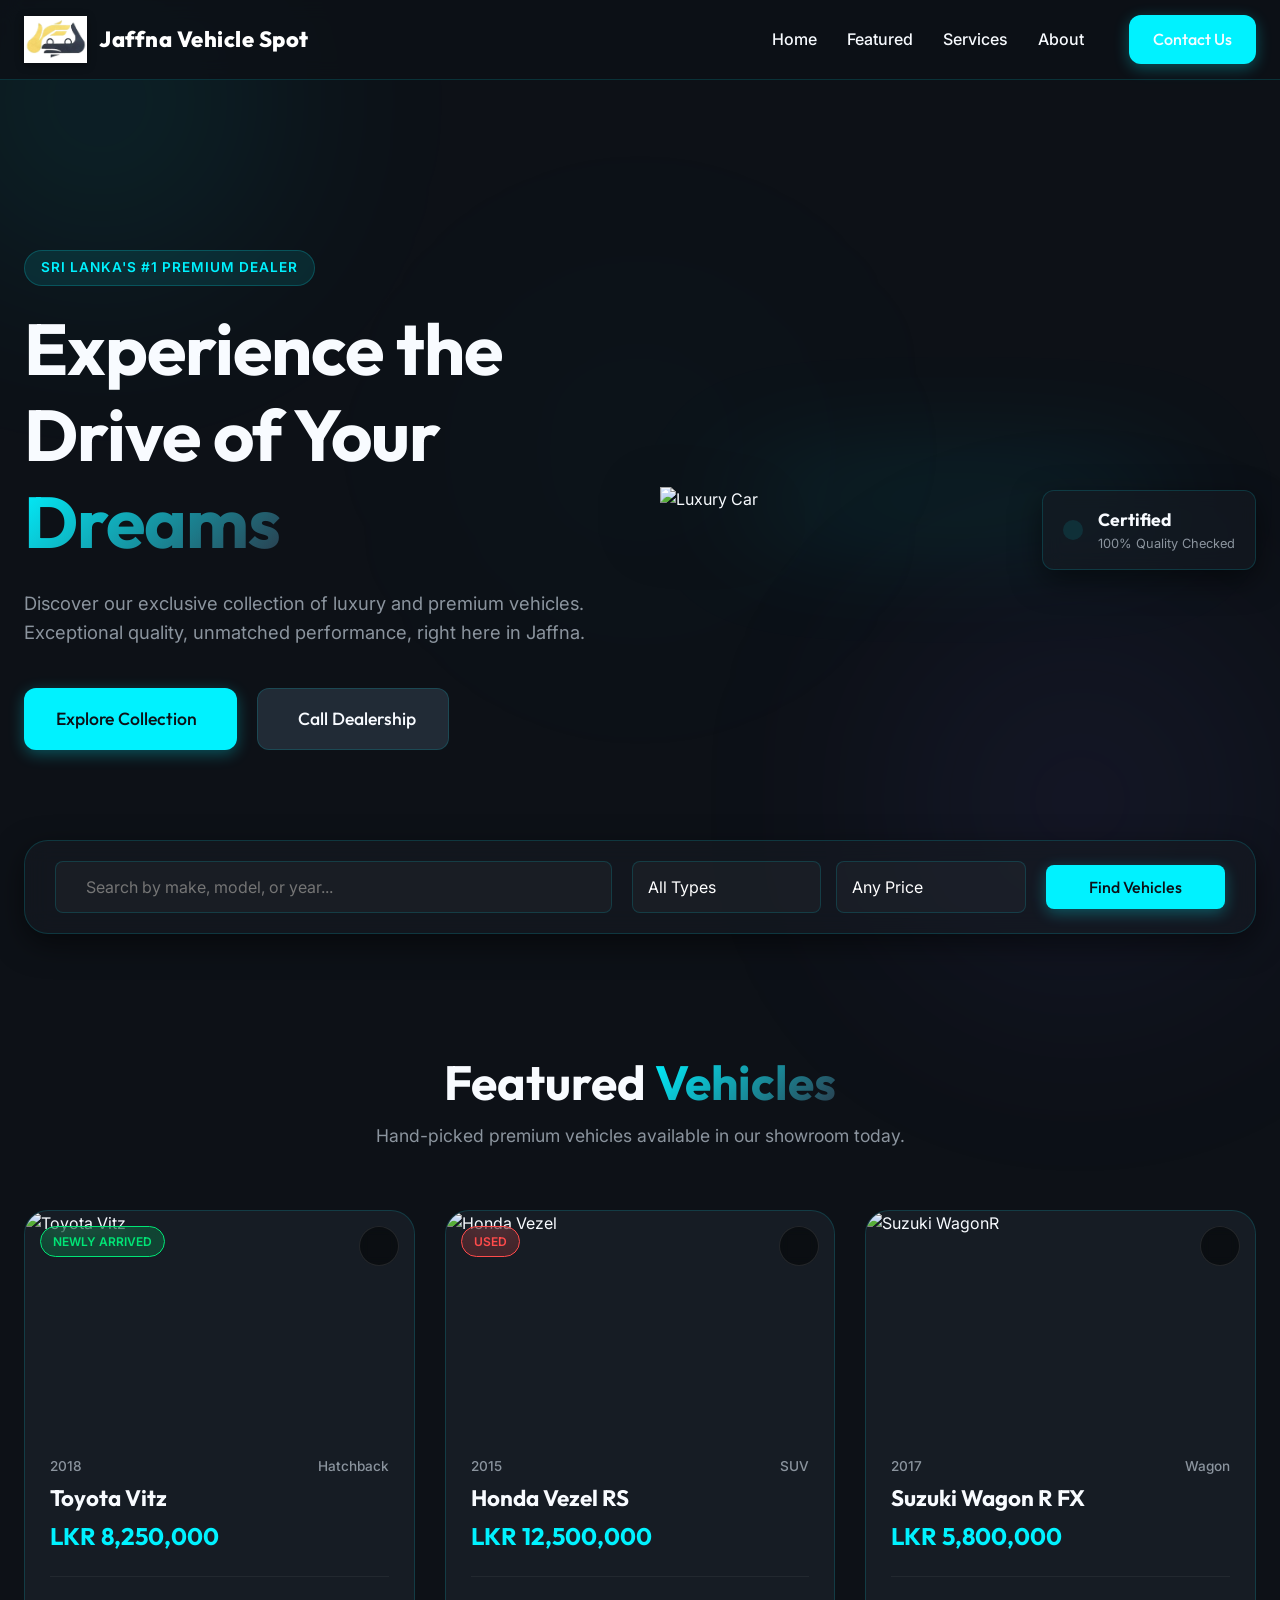
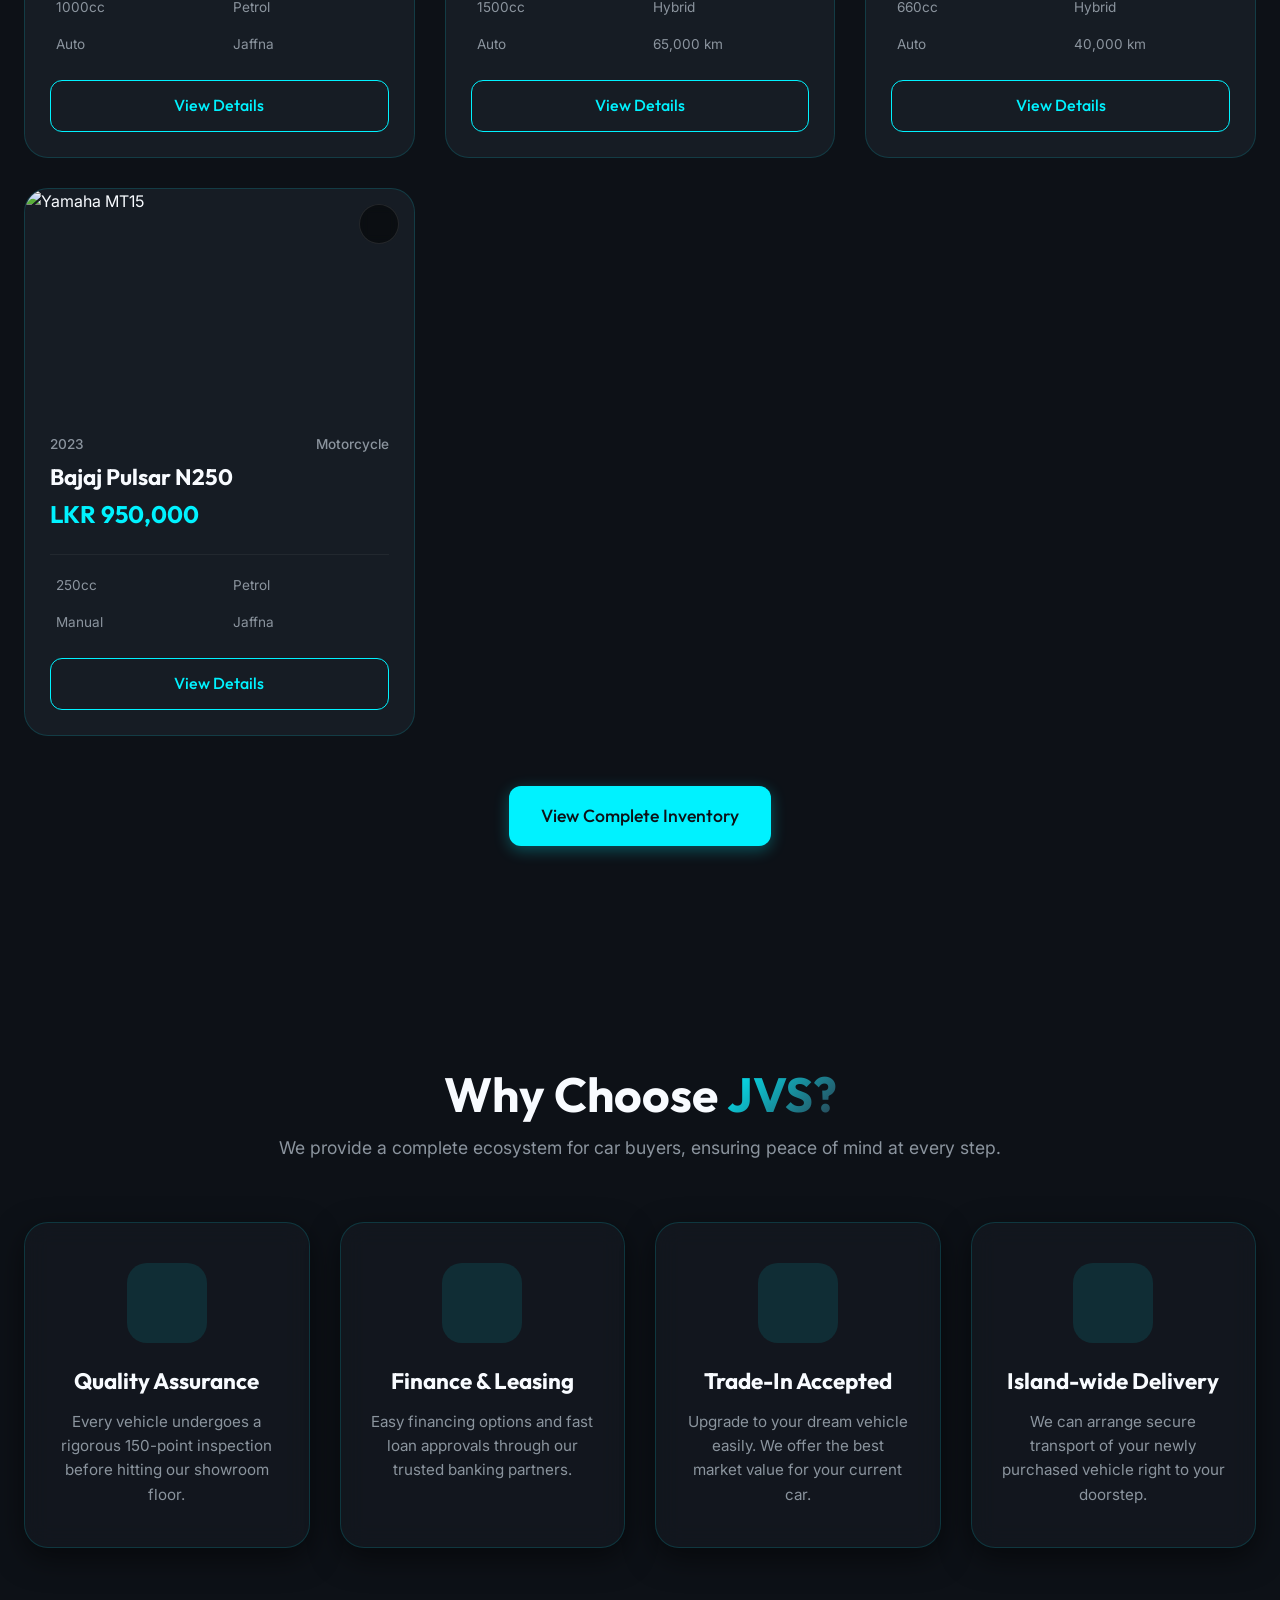
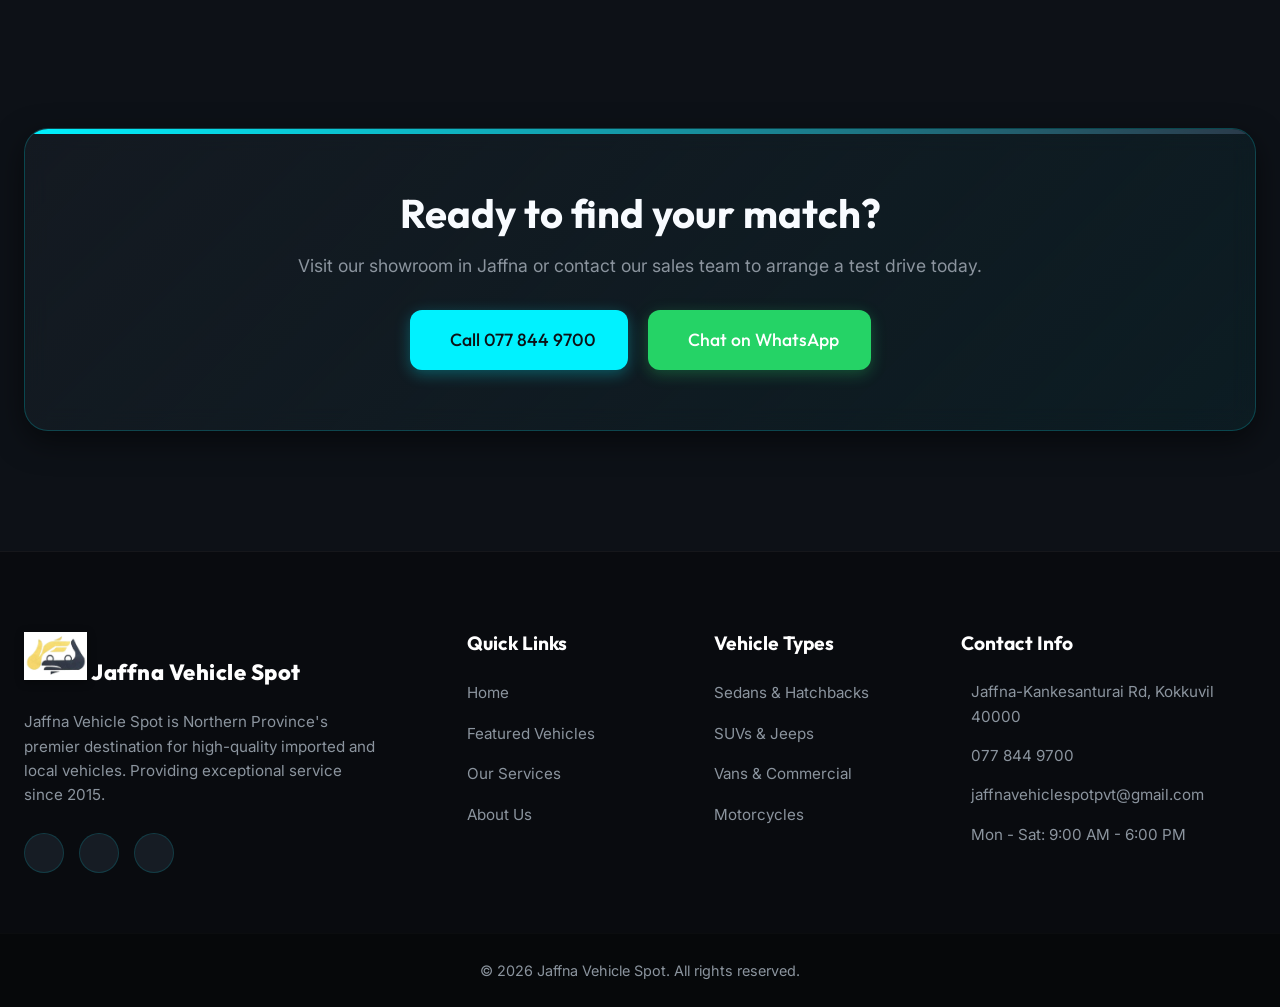
==== index.html @ 2e790bc7 "Optimize SEO and prepare for hosting on jaffnavehiclespot.com" ====
<!DOCTYPE html>
<html lang="en">
<head>
    <meta charset="UTF-8">
    <meta name="viewport" content="width=device-width, initial-scale=1.0">
    <title>Jaffna Vehicle Spot | Premium Automotive Experience</title>
    <meta name="description" content="Jaffna Vehicle Spot - North Province's premier destination for high-quality imported and local vehicles. Discover luxury cars, SUVs, and motorcycles in Jaffna with certified quality.">
    <meta name="keywords" content="Jaffna vehicle spot, car sale Jaffna, buy cars Jaffna, luxury vehicles Sri Lanka, premium car dealership Jaffna, vehicle spot Sri Lanka">
    
    <!-- Open Graph / Facebook -->
    <meta property="og:type" content="website">
    <meta property="og:url" content="https://jaffnavehiclespot.com/">
    <meta property="og:title" content="Jaffna Vehicle Spot | Premium Automotive Experience">
    <meta property="og:description" content="Explore Northern Province's best selection of premium vehicles. Quality checked, certified, and ready for you.">
    <meta property="og:image" content="logo.jpg">

    <!-- Twitter -->
    <meta property="twitter:card" content="summary_large_image">
    <meta property="twitter:url" content="https://jaffnavehiclespot.com/">
    <meta property="twitter:title" content="Jaffna Vehicle Spot | Premium Automotive Experience">
    <meta property="twitter:description" content="Explore Northern Province's best selection of premium vehicles. Quality checked, certified, and ready for you.">
    <meta property="twitter:image" content="logo.jpg">

    <!-- Google Fonts -->
    <link href="https://fonts.googleapis.com/css2?family=Outfit:wght@300;400;500;600;700;800&family=Inter:wght@400;500&display=swap" rel="stylesheet">
    <!-- LineAwesome Icons -->
    <link rel="stylesheet" href="https://maxst.icons8.com/vue-static/landings/line-awesome/line-awesome/1.3.0/css/line-awesome.min.css">
    <!-- Custom Styles -->
    <link rel="stylesheet" href="style.css">
</head>
<body>

    <!-- Dynamic Background Effects -->
    <div class="glow-orb top-left"></div>
    <div class="glow-orb bottom-right"></div>
    <div class="glow-orb center"></div>

    <!-- Navigation Menu -->
    <nav class="navbar">
        <div class="container nav-container">
            <a href="#" class="logo-brand">
                <img src="logo.jpg" alt="Jaffna Vehicle Spot" class="brand-icon">
                <span class="brand-text">Jaffna Vehicle Spot</span>
            </a>
            
            <!-- Pure CSS Hamburger Menu -->
            <input type="checkbox" id="nav-toggle" class="nav-toggle">
            <label for="nav-toggle" class="nav-toggle-label">
                <span></span>
                <span></span>
                <span></span>
            </label>

            <ul class="nav-links">
                <li><a href="#home">Home</a></li>
                <li><a href="#featured">Featured</a></li>
                <li><a href="#services">Services</a></li>
                <li><a href="#about">About</a></li>
                <li><a href="#contact" class="btn-primary" style="margin-left: 15px;">Contact Us</a></li>
            </ul>
        </div>
    </nav>

    <!-- Hero Section -->
    <header id="home" class="hero">
        <div class="container hero-container">
            <div class="hero-content">
                <div class="badge">Sri Lanka's #1 Premium Dealer</div>
                <h1 class="hero-title">Experience the Drive of Your <span class="text-gradient">Dreams</span></h1>
                <p class="hero-subtitle">Discover our exclusive collection of luxury and premium vehicles. Exceptional quality, unmatched performance, right here in Jaffna.</p>
                <div class="hero-actions">
                    <a href="#featured" class="btn-primary btn-large">
                        Explore Collection <i class="las la-arrow-right"></i>
                    </a>
                    <a href="#contact" class="btn-secondary btn-large">
                        <i class="las la-phone"></i> Call Dealership
                    </a>
                </div>
            </div>
            
            <!-- Pure CSS 3D-ish image showcase (No JS needed) -->
            <div class="hero-image-wrapper">
                <div class="hero-image-backdrop"></div>
                <img src="https://images.unsplash.com/photo-1605559424843-9e4c228bf1c2?ixlib=rb-4.0.3&auto=format&fit=crop&w=1000&q=80" alt="Luxury Car" class="hero-main-img">
                
                <div class="floating-card top-card">
                    <i class="las la-shield-alt"></i>
                    <div>
                        <strong>Certified</strong>
                        <p>100% Quality Checked</p>
                    </div>
                </div>
            </div>
        </div>
    </header>

    <!-- Filter Bar (Pure CSS interaction concept) -->
    <section class="filter-section container">
        <div class="glass-panel search-panel">
            <div class="search-input-group">
                <i class="las la-search"></i>
                <input type="text" placeholder="Search by make, model, or year...">
            </div>
            <div class="filter-options">
                <select class="custom-select">
                    <option>All Types</option>
                    <option>Sedan</option>
                    <option>SUV</option>
                    <option>Hatchback</option>
                </select>
                <select class="custom-select">
                    <option>Any Price</option>
                    <option>Under 5M LKR</option>
                    <option>5M - 10M LKR</option>
                    <option>10M+ LKR</option>
                </select>
            </div>
            <button class="btn-primary search-btn">Find Vehicles</button>
        </div>
    </section>

    <!-- Featured Vehicles -->
    <section id="featured" class="featured-section">
        <div class="container">
            <div class="section-header">
                <h2>Featured <span class="text-gradient">Vehicles</span></h2>
                <p>Hand-picked premium vehicles available in our showroom today.</p>
            </div>

            <div class="vehicle-grid">
                
                <!-- Vehicle Card 1 -->
                <article class="vehicle-card tilt-effect">
                    <div class="card-image-box">
                        <img src="https://images.unsplash.com/photo-1590362891991-f776e747a588?auto=format&fit=crop&w=600&q=80" alt="Toyota Vitz">
                        <!-- Pure CSS Like Button -->
                        <div class="like-container">
                            <input type="checkbox" id="like-1" class="like-input">
                            <label for="like-1" class="like-btn">
                                <i class="las la-heart"></i>
                            </label>
                        </div>
                        <span class="condition-badge new">Newly Arrived</span>
                    </div>
                    <div class="card-content">
                        <div class="card-topline">
                            <span class="year">2018</span>
                            <span class="type">Hatchback</span>
                        </div>
                        <h3>Toyota Vitz</h3>
                        <p class="price">LKR 8,250,000</p>
                        
                        <div class="specs-grid">
                            <div class="spec-item"><i class="las la-tachometer-alt"></i> 1000cc</div>
                            <div class="spec-item"><i class="las la-gas-pump"></i> Petrol</div>
                            <div class="spec-item"><i class="las la-cogs"></i> Auto</div>
                            <div class="spec-item"><i class="las la-map-marker"></i> Jaffna</div>
                        </div>

                        <a href="#" class="btn-outline full-width">View Details</a>
                    </div>
                </article>

                <!-- Vehicle Card 2 -->
                <article class="vehicle-card tilt-effect">
                    <div class="card-image-box">
                        <img src="https://images.unsplash.com/photo-1621007947382-bb3c3994e3fd?auto=format&fit=crop&w=600&q=80" alt="Honda Vezel">
                        <div class="like-container">
                            <input type="checkbox" id="like-2" class="like-input">
                            <label for="like-2" class="like-btn">
                                <i class="las la-heart"></i>
                            </label>
                        </div>
                        <span class="condition-badge used">Used</span>
                    </div>
                    <div class="card-content">
                        <div class="card-topline">
                            <span class="year">2015</span>
                            <span class="type">SUV</span>
                        </div>
                        <h3>Honda Vezel RS</h3>
                        <p class="price">LKR 12,500,000</p>
                        
                        <div class="specs-grid">
                            <div class="spec-item"><i class="las la-tachometer-alt"></i> 1500cc</div>
                            <div class="spec-item"><i class="las la-leaf"></i> Hybrid</div>
                            <div class="spec-item"><i class="las la-cogs"></i> Auto</div>
                            <div class="spec-item"><i class="las la-road"></i> 65,000 km</div>
                        </div>

                        <a href="#" class="btn-outline full-width">View Details</a>
                    </div>
                </article>

                <!-- Vehicle Card 3 -->
                <article class="vehicle-card tilt-effect">
                    <div class="card-image-box">
                        <img src="https://images.unsplash.com/photo-1541899481282-d53bffe3c35d?auto=format&fit=crop&w=600&q=80" alt="Suzuki WagonR">
                        <div class="like-container">
                            <input type="checkbox" id="like-3" class="like-input">
                            <label for="like-3" class="like-btn">
                                <i class="las la-heart"></i>
                            </label>
                        </div>
                    </div>
                    <div class="card-content">
                        <div class="card-topline">
                            <span class="year">2017</span>
                            <span class="type">Wagon</span>
                        </div>
                        <h3>Suzuki Wagon R FX</h3>
                        <p class="price">LKR 5,800,000</p>
                        
                        <div class="specs-grid">
                            <div class="spec-item"><i class="las la-tachometer-alt"></i> 660cc</div>
                            <div class="spec-item"><i class="las la-leaf"></i> Hybrid</div>
                            <div class="spec-item"><i class="las la-cogs"></i> Auto</div>
                            <div class="spec-item"><i class="las la-road"></i> 40,000 km</div>
                        </div>

                        <a href="#" class="btn-outline full-width">View Details</a>
                    </div>
                </article>
                
                <!-- Vehicle Card 4 (Bike) -->
                <article class="vehicle-card tilt-effect">
                    <div class="card-image-box">
                        <img src="https://images.unsplash.com/photo-1558981403-c5f97dbbe6ad?auto=format&fit=crop&w=600&q=80" alt="Yamaha MT15">
                        <div class="like-container">
                            <input type="checkbox" id="like-4" class="like-input">
                            <label for="like-4" class="like-btn">
                                <i class="las la-heart"></i>
                            </label>
                        </div>
                    </div>
                    <div class="card-content">
                        <div class="card-topline">
                            <span class="year">2023</span>
                            <span class="type">Motorcycle</span>
                        </div>
                        <h3>Bajaj Pulsar N250</h3>
                        <p class="price">LKR 950,000</p>
                        
                        <div class="specs-grid">
                            <div class="spec-item"><i class="las la-tachometer-alt"></i> 250cc</div>
                            <div class="spec-item"><i class="las la-gas-pump"></i> Petrol</div>
                            <div class="spec-item"><i class="las la-cogs"></i> Manual</div>
                            <div class="spec-item"><i class="las la-map-marker"></i> Jaffna</div>
                        </div>

                        <a href="#" class="btn-outline full-width">View Details</a>
                    </div>
                </article>

            </div>
            
            <div class="text-center mt-5">
                <a href="#" class="btn-primary btn-large">View Complete Inventory</a>
            </div>
        </div>
    </section>

    <!-- Services Section -->
    <section id="services" class="services-section">
        <div class="container">
            <div class="section-header text-center">
                <h2>Why Choose <span class="text-gradient">JVS?</span></h2>
                <p>We provide a complete ecosystem for car buyers, ensuring peace of mind at every step.</p>
            </div>
            
            <div class="services-grid">
                <div class="service-card glass-panel">
                    <div class="service-icon"><i class="las la-certificate"></i></div>
                    <h3>Quality Assurance</h3>
                    <p>Every vehicle undergoes a rigorous 150-point inspection before hitting our showroom floor.</p>
                </div>
                <div class="service-card glass-panel">
                    <div class="service-icon"><i class="las la-file-invoice-dollar"></i></div>
                    <h3>Finance & Leasing</h3>
                    <p>Easy financing options and fast loan approvals through our trusted banking partners.</p>
                </div>
                <div class="service-card glass-panel">
                    <div class="service-icon"><i class="las la-exchange-alt"></i></div>
                    <h3>Trade-In Accepted</h3>
                    <p>Upgrade to your dream vehicle easily. We offer the best market value for your current car.</p>
                </div>
                <div class="service-card glass-panel">
                    <div class="service-icon"><i class="las la-shipping-fast"></i></div>
                    <h3>Island-wide Delivery</h3>
                    <p>We can arrange secure transport of your newly purchased vehicle right to your doorstep.</p>
                </div>
            </div>
        </div>
    </section>

    <!-- Call to Action -->
    <section id="contact" class="cta-section">
        <div class="container">
            <div class="cta-box glass-panel">
                <div class="cta-content">
                    <h2>Ready to find your match?</h2>
                    <p>Visit our showroom in Jaffna or contact our sales team to arrange a test drive today.</p>
                    <div class="cta-buttons">
                        <a href="tel:+94778449700" class="btn-primary btn-large cta-btn">
                            <i class="las la-phone"></i> Call 077 844 9700
                        </a>
                        <a href="https://wa.me/94778449700" class="btn-whatsapp btn-large cta-btn">
                            <i class="lab la-whatsapp"></i> Chat on WhatsApp
                        </a>
                    </div>
                </div>
            </div>
        </div>
    </section>

    <!-- Footer -->
    <footer class="footer">
        <div class="container footer-grid">
            <div class="footer-col">
                <a href="#" class="logo-brand footer-logo">
                    <img src="logo.jpg" alt="Jaffna Vehicle Spot" class="brand-icon">
                    <span class="brand-text">Jaffna Vehicle Spot</span>
                </a>
                <p class="footer-desc">Jaffna Vehicle Spot is Northern Province's premier destination for high-quality imported and local vehicles. Providing exceptional service since 2015.</p>
                <div class="social-links">
                    <a href="#"><i class="lab la-facebook-f"></i></a>
                    <a href="#"><i class="lab la-instagram"></i></a>
                    <a href="#"><i class="lab la-youtube"></i></a>
                </div>
            </div>
            
            <div class="footer-col">
                <h3>Quick Links</h3>
                <ul class="footer-links">
                    <li><a href="#home">Home</a></li>
                    <li><a href="#featured">Featured Vehicles</a></li>
                    <li><a href="#services">Our Services</a></li>
                    <li><a href="#about">About Us</a></li>
                </ul>
            </div>
            
            <div class="footer-col">
                <h3>Vehicle Types</h3>
                <ul class="footer-links">
                    <li><a href="#">Sedans & Hatchbacks</a></li>
                    <li><a href="#">SUVs & Jeeps</a></li>
                    <li><a href="#">Vans & Commercial</a></li>
                    <li><a href="#">Motorcycles</a></li>
                </ul>
            </div>
            
            <div class="footer-col">
                <h3>Contact Info</h3>
                <ul class="footer-contact">
                    <li><i class="las la-map-marker"></i> Jaffna-Kankesanturai Rd, Kokkuvil 40000</li>
                    <li><i class="las la-phone"></i> 077 844 9700</li>
                    <li><i class="las la-envelope"></i> jaffnavehiclespotpvt@gmail.com</li>
                    <li><i class="las la-clock"></i> Mon - Sat: 9:00 AM - 6:00 PM</li>
                </ul>
            </div>
        </div>
        <div class="footer-bottom">
            <div class="container">
                <p>&copy; 2026 Jaffna Vehicle Spot. All rights reserved.</p>
            </div>
        </div>
    </footer>

</body>
</html>
---- style.css ----
:root {
    /* Colors */
    --primary: #00f2ff; /* Logo Golden Yellow */
    --primary-glow: rgba(0, 242, 255, 0.4);
    --secondary: #2b3a4a; /* Logo Navy Blue */
    
    --bg-base: #0D1117; /* Deep Navy Space */
    --bg-surface: #161C24; /* Elevated Dark Navy */
    --bg-surface-light: #212B36; /* Lighter Panel */
    
    --text-main: #f8fbff;
    --text-muted: #8b949e;
    
    --success: #00e676;
    --danger: #ff4b4b;
    --whatsapp: #25D366;
    
    /* Effects */
    --glass-bg: rgba(22, 28, 36, 0.6);
    --glass-border: rgba(0, 242, 255, 0.15);
    --shadow-subtle: 0 10px 30px rgba(0,0,0,0.5);
    --shadow-glow: 0 0 20px rgba(0, 242, 255, 0.2);
    
    /* Typography */
    --font-heading: 'Outfit', sans-serif;
    --font-body: 'Inter', sans-serif;
    
    /* Layout */
    --container-max: 1280px;
    --border-radius: 16px;
    --border-radius-lg: 24px;
    --transition: 0.3s cubic-bezier(0.25, 0.8, 0.25, 1);
}

/* =========================================
   RESET & BASE STYLES
   ========================================= */
* {
    margin: 0;
    padding: 0;
    box-sizing: border-box;
}

html {
    scroll-behavior: smooth; /* Pure CSS smooth scrolling */
}

body {
    font-family: var(--font-body);
    background-color: var(--bg-base);
    color: var(--text-main);
    line-height: 1.6;
    overflow-x: hidden;
    position: relative;
}

h1, h2, h3, h4, h5, h6 {
    font-family: var(--font-heading);
    font-weight: 700;
    line-height: 1.2;
}

a {
    text-decoration: none;
    color: inherit;
    transition: color var(--transition);
}

ul {
    list-style: none;
}

.container {
    width: 100%;
    max-width: var(--container-max);
    margin: 0 auto;
    padding: 0 24px;
}

.text-center { text-align: center; }
.mt-5 { margin-top: 50px; }

/* Dynamic Background Glows (Pure CSS) */
.glow-orb {
    position: fixed;
    border-radius: 50%;
    filter: blur(120px);
    z-index: -1;
    opacity: 0.5;
}
.glow-orb.top-left {
    top: -100px; left: -100px;
    width: 400px; height: 400px;
    background: radial-gradient(circle, var(--primary-glow) 0%, transparent 70%);
}
.glow-orb.bottom-right {
    bottom: -150px; right: -50px;
    width: 500px; height: 500px;
    background: radial-gradient(circle, rgba(108, 92, 231, 0.3) 0%, transparent 70%);
}
.glow-orb.center {
    top: 50%; left: 50%;
    transform: translate(-50%, -50%);
    width: 600px; height: 600px;
    background: radial-gradient(circle, rgba(0, 242, 255, 0.05) 0%, transparent 70%);
}

/* =========================================
   COMPONENTS
   ========================================= */
/* Gradients */
.text-gradient {
    background: linear-gradient(135deg, var(--primary) 0%, var(--secondary) 100%);
    -webkit-background-clip: text;
    -webkit-text-fill-color: transparent;
    display: inline-block;
}

/* Glass Panels */
.glass-panel {
    background: var(--glass-bg);
    backdrop-filter: blur(12px);
    -webkit-backdrop-filter: blur(12px);
    border: 1px solid var(--glass-border);
    border-radius: var(--border-radius-lg);
    box-shadow: var(--shadow-subtle);
}

/* Buttons */
.btn-primary, .btn-secondary, .btn-whatsapp, .btn-outline {
    display: inline-flex;
    align-items: center;
    justify-content: center;
    gap: 8px;
    padding: 12px 24px;
    border-radius: 12px;
    font-family: var(--font-heading);
    font-weight: 500;
    font-size: 1rem;
    cursor: pointer;
    transition: all var(--transition);
    border: none;
}

.btn-large {
    padding: 16px 32px;
    font-size: 1.1rem;
}

.full-width {
    width: 100%;
}

.btn-primary {
    background: var(--primary);
    color: var(--bg-base);
    box-shadow: 0 4px 15px rgba(0, 242, 255, 0.3);
}
.btn-primary:hover {
    transform: translateY(-3px);
    box-shadow: 0 8px 25px rgba(0, 242, 255, 0.5);
}

.btn-secondary {
    background: var(--bg-surface-light);
    color: var(--text-main);
    border: 1px solid var(--glass-border);
}
.btn-secondary:hover {
    background: var(--secondary);
    transform: translateY(-3px);
}

.btn-whatsapp {
    background: var(--whatsapp);
    color: #fff;
    box-shadow: 0 4px 15px rgba(37, 211, 102, 0.3);
}
.btn-whatsapp:hover {
    transform: translateY(-3px);
    box-shadow: 0 8px 25px rgba(37, 211, 102, 0.5);
}

.btn-outline {
    background: transparent;
    color: var(--primary);
    border: 1px solid var(--primary);
}
.btn-outline:hover {
    background: var(--primary);
    color: var(--bg-base);
}

/* =========================================
   NAVIGATION (Navbar)
   ========================================= */
.navbar {
    position: fixed;
    top: 0;
    left: 0;
    width: 100%;
    height: 80px;
    display: flex;
    align-items: center;
    z-index: 1000;
    background: rgba(13, 17, 23, 0.85);
    backdrop-filter: blur(10px);
    border-bottom: 1px solid var(--glass-border);
    transition: all var(--transition);
}

.nav-container {
    display: flex;
    justify-content: space-between;
    align-items: center;
}

.logo-brand {
    display: flex;
    align-items: center;
    gap: 12px;
    text-decoration: none;
}
.brand-icon {
    height: 48px;
    width: auto;
    object-fit: contain;
    filter: drop-shadow(0 2px 4px rgba(0,0,0,0.4));
}
.brand-text {
    font-family: var(--font-heading);
    font-size: 22px;
    font-weight: 800;
    color: white;
    letter-spacing: 0.5px;
}

/* Nav Links - Desktop */
.nav-links {
    display: flex;
    align-items: center;
    gap: 30px;
}
.nav-links li a {
    font-weight: 500;
    font-size: 1rem;
    color: var(--text-main);
}
.nav-links li a:hover:not(.btn-primary) {
    color: var(--primary);
}

/* Mobile Menu Pure CSS Logic */
.nav-toggle { display: none; }
.nav-toggle-label {
    display: none;
    flex-direction: column;
    justify-content: space-between;
    width: 30px; height: 21px;
    cursor: pointer;
    z-index: 1001;
}
.nav-toggle-label span {
    display: block; width: 100%; height: 3px;
    background-color: var(--primary);
    border-radius: 3px;
    transition: 0.3s;
}

/* =========================================
   HERO SECTION
   ========================================= */
.hero {
    min-height: 100vh;
    padding-top: 100px;
    display: flex;
    align-items: center;
}

.hero-container {
    display: grid;
    grid-template-columns: 1fr 1fr;
    gap: 40px;
    align-items: center;
}

.hero-content {
    max-width: 600px;
}

.badge {
    display: inline-block;
    padding: 6px 16px;
    background: rgba(0, 242, 255, 0.1);
    color: var(--primary);
    border: 1px solid rgba(0, 242, 255, 0.2);
    border-radius: 30px;
    font-size: 0.85rem;
    font-weight: 600;
    text-transform: uppercase;
    letter-spacing: 1px;
    margin-bottom: 20px;
}

.hero-title {
    font-size: 4.5rem;
    margin-bottom: 24px;
    letter-spacing: -1px;
}

.hero-subtitle {
    font-size: 1.15rem;
    color: var(--text-muted);
    margin-bottom: 40px;
}

.hero-actions {
    display: flex;
    gap: 20px;
}

/* Hero Image & 3D Effect */
.hero-image-wrapper {
    position: relative;
    width: 100%;
}
.hero-image-backdrop {
    position: absolute;
    top: 50%; left: 50%;
    transform: translate(-50%, -50%);
    width: 80%; height: 80%;
    background: var(--primary-glow);
    filter: blur(60px);
    border-radius: 50%;
    z-index: -1;
}
.hero-main-img {
    width: 100%;
    height: auto;
    object-fit: contain;
    filter: drop-shadow(0 20px 30px rgba(0,0,0,0.5));
    animation: float 6s ease-in-out infinite;
}

@keyframes float {
    0% { transform: translateY(0px); }
    50% { transform: translateY(-20px); }
    100% { transform: translateY(0px); }
}

.floating-card {
    position: absolute;
    background: var(--glass-bg);
    backdrop-filter: blur(10px);
    border: 1px solid var(--glass-border);
    padding: 15px 20px;
    border-radius: 12px;
    display: flex;
    align-items: center;
    gap: 15px;
    box-shadow: var(--shadow-subtle);
    animation: floatReverse 5s ease-in-out infinite;
}
.floating-card.top-card {
    top: 10%; right: 0;
}
.floating-card i {
    font-size: 32px; color: var(--primary); background: rgba(0,242,255,0.1); padding: 10px; border-radius: 50%;
}
.floating-card strong { display: block; font-family: var(--font-heading); font-size: 1.1rem; }
.floating-card p { font-size: 0.8rem; color: var(--text-muted); margin:0;}

@keyframes floatReverse {
    0% { transform: translateY(0px); }
    50% { transform: translateY(15px); }
    100% { transform: translateY(0px); }
}

/* =========================================
   FILTER SECTION (Search Panel)
   ========================================= */
.filter-section {
    margin-top: -60px;
    position: relative;
    z-index: 10;
}
.search-panel {
    display: flex;
    align-items: center;
    justify-content: space-between;
    padding: 20px 30px;
    gap: 20px;
}
.search-input-group {
    flex: 2;
    display: flex;
    align-items: center;
    background: rgba(255,255,255,0.03);
    border-radius: 8px;
    padding: 0 15px;
    border: 1px solid var(--glass-border);
}
.search-input-group i { font-size: 24px; color: var(--text-muted); }
.search-input-group input {
    width: 100%;
    padding: 15px;
    background: transparent;
    border: none;
    color: white;
    font-family: var(--font-body);
    font-size: 1rem;
    outline: none;
}
.filter-options {
    flex: 1.5;
    display: flex;
    gap: 15px;
}
.custom-select {
    width: 100%;
    padding: 15px;
    background: rgba(255,255,255,0.03);
    border: 1px solid var(--glass-border);
    border-radius: 8px;
    color: white;
    font-family: var(--font-body);
    font-size: 1rem;
    outline: none;
    cursor: pointer;
    appearance: none; /* Removes default arrow to map custom styling later, but basic for now */
}
.custom-select option { background: var(--bg-surface); color: white; }

.search-btn {
    flex: 0.5;
    height: 100%;
    border-radius: 8px;
}

/* =========================================
   FEATURED VEHICLES (Grid System)
   ========================================= */
.featured-section {
    padding: 120px 0;
}

.section-header {
    text-align: center;
    margin-bottom: 60px;
}
.section-header h2 { font-size: 3rem; margin-bottom: 10px; }
.section-header p { color: var(--text-muted); font-size: 1.1rem; }

.vehicle-grid {
    display: grid;
    grid-template-columns: repeat(auto-fill, minmax(300px, 1fr));
    gap: 30px;
}

/* Vehicle Cards */
.vehicle-card {
    background: var(--bg-surface);
    border: 1px solid var(--glass-border);
    border-radius: var(--border-radius-lg);
    overflow: hidden;
    transition: all var(--transition);
    position: relative;
}
.vehicle-card:hover {
    transform: translateY(-10px);
    box-shadow: var(--shadow-subtle), var(--shadow-glow);
    border-color: rgba(0, 242, 255, 0.3);
}

.card-image-box {
    position: relative;
    width: 100%;
    height: 220px;
    overflow: hidden;
}
.card-image-box img {
    width: 100%;
    height: 100%;
    object-fit: cover;
    transition: transform 0.5s ease;
}
.vehicle-card:hover .card-image-box img {
    transform: scale(1.1); /* Zoom effect on hover */
}

/* Condition Badges */
.condition-badge {
    position: absolute;
    top: 15px;
    left: 15px;
    padding: 5px 12px;
    border-radius: 20px;
    font-size: 0.75rem;
    font-weight: 600;
    text-transform: uppercase;
    backdrop-filter: blur(10px);
}
.condition-badge.new { background: rgba(0, 230, 118, 0.2); color: var(--success); border: 1px solid var(--success); }
.condition-badge.used { background: rgba(255, 75, 75, 0.2); color: var(--danger); border: 1px solid var(--danger); }

/* Pure CSS Like Button */
.like-container {
    position: absolute;
    top: 15px;
    right: 15px;
    z-index: 2;
}
.like-input { display: none; }
.like-btn {
    width: 40px; height: 40px;
    background: rgba(0,0,0,0.5);
    backdrop-filter: blur(5px);
    border-radius: 50%;
    display: flex; align-items: center; justify-content: center;
    color: white; font-size: 22px; cursor: pointer;
    transition: all 0.3s ease;
    border: 1px solid rgba(255,255,255,0.1);
}
.like-btn:hover { background: rgba(0,0,0,0.8); transform: scale(1.1); }
.like-input:checked + .like-btn { color: var(--danger); }
.like-input:checked + .like-btn i { animation: heartBeat 0.4s forwards; }

.card-content { padding: 25px; }
.card-topline { display: flex; justify-content: space-between; color: var(--text-muted); font-size: 0.85rem; margin-bottom: 8px; font-weight: 500; }
.vehicle-card h3 { font-size: 1.4rem; margin-bottom: 5px; }
.vehicle-card .price { font-size: 1.5rem; font-weight: 700; color: var(--primary); margin-bottom: 20px; font-family: var(--font-heading); }

.specs-grid {
    display: grid;
    grid-template-columns: 1fr 1fr;
    gap: 15px;
    margin-bottom: 25px;
    border-top: 1px solid rgba(255,255,255,0.05);
    padding-top: 20px;
}
.spec-item {
    font-size: 0.85rem;
    color: var(--text-muted);
    display: flex;
    align-items: center;
    gap: 6px;
}
.spec-item i { font-size: 18px; color: var(--text-main); }


/* =========================================
   SERVICES SECTION
   ========================================= */
.services-section {
    padding: 100px 0;
    position: relative;
}
.services-grid {
    display: grid;
    grid-template-columns: repeat(auto-fit, minmax(260px, 1fr));
    gap: 30px;
}
.service-card {
    padding: 40px 30px;
    text-align: center;
    transition: all var(--transition);
}
.service-card:hover { transform: translateY(-10px); border-color: var(--primary); }
.service-icon {
    width: 80px; height: 80px;
    margin: 0 auto 25px;
    background: rgba(0, 242, 255, 0.1);
    border-radius: 20px;
    display: flex; align-items: center; justify-content: center;
    color: var(--primary); font-size: 40px;
    transition: all var(--transition);
}
.service-card:hover .service-icon { background: var(--primary); color: var(--bg-base); transform: rotate(10deg); }
.service-card h3 { font-size: 1.4rem; margin-bottom: 15px; }
.service-card p { color: var(--text-muted); font-size: 0.95rem; }


/* =========================================
   CTA SECTION
   ========================================= */
.cta-section {
    padding: 80px 0 120px;
}
.cta-box {
    padding: 60px;
    text-align: center;
    background: linear-gradient(135deg, rgba(22, 28, 36, 0.8) 0%, rgba(0, 242, 255, 0.05) 100%);
    border: 1px solid rgba(0, 242, 255, 0.2);
    position: relative;
    overflow: hidden;
}
.cta-box::before {
    content: '';
    position: absolute; top: 0; left: 0; width: 100%; height: 5px;
    background: linear-gradient(90deg, var(--primary), var(--secondary));
}
.cta-content h2 { font-size: 2.5rem; margin-bottom: 15px; }
.cta-content p { color: var(--text-muted); font-size: 1.1rem; margin-bottom: 30px; }
.cta-buttons { display: flex; justify-content: center; gap: 20px; }

/* =========================================
   FOOTER
   ========================================= */
.footer {
    background: #090B0F;
    border-top: 1px solid rgba(255,255,255,0.05);
    padding-top: 80px;
}
.footer-grid {
    display: grid;
    grid-template-columns: 2fr 1fr 1fr 1.5fr;
    gap: 50px;
    margin-bottom: 60px;
}
.footer-logo { display: inline-block; margin-bottom: 20px; }
.footer-desc { color: var(--text-muted); margin-bottom: 25px; font-size: 0.95rem; padding-right: 40px; }
.social-links { display: flex; gap: 15px; }
.social-links a {
    width: 40px; height: 40px;
    background: var(--bg-surface); border: 1px solid var(--glass-border); border-radius: 50%;
    display: flex; align-items: center; justify-content: center;
    color: white; font-size: 18px;
    transition: all var(--transition);
}
.social-links a:hover { background: var(--primary); color: var(--bg-base); transform: translateY(-5px); }

.footer-col h3 { font-size: 1.2rem; margin-bottom: 25px; color: white; }
.footer-links li, .footer-contact li { margin-bottom: 15px; }
.footer-links a { color: var(--text-muted); font-size: 0.95rem; }
.footer-links a:hover { color: var(--primary); padding-left: 5px; }
.footer-contact li { color: var(--text-muted); font-size: 0.95rem; display: flex; gap: 10px; }
.footer-contact i { color: var(--primary); font-size: 20px; }

.footer-bottom {
    background: #06080A;
    padding: 25px 0;
    text-align: center;
    color: var(--text-muted);
    font-size: 0.9rem;
    border-top: 1px solid rgba(255,255,255,0.02);
}

/* =========================================
   RESPONSIVE DESIGN (Media Queries)
   ========================================= */

/* Tablet & Smaller Desktop */
@media (max-width: 1024px) {
    .hero-title { font-size: 3.5rem; }
    .search-panel { flex-wrap: wrap; }
    .search-input-group { min-width: 100%; order: 1; }
    .filter-options { min-width: 100%; order: 2; flex-wrap: wrap; }
    .search-btn { width: 100%; padding: 15px; order: 3; }
    .footer-grid { grid-template-columns: 1fr 1fr; }
}

/* Mobile Devices */
@media (max-width: 768px) {
    /* Navbar Logic */
    .nav-toggle-label { display: flex; }
    .nav-links {
        position: absolute; top: 100%; left: 0; width: 100%;
        background: var(--bg-surface); padding: 0;
        flex-direction: column; gap: 0;
        max-height: 0; overflow: hidden;
        transition: max-height 0.4s ease-out;
        border-bottom: 1px solid var(--glass-border);
    }
    .nav-links li { width: 100%; text-align: center; }
    .nav-links li a { display: block; padding: 20px; border-bottom: 1px solid rgba(255,255,255,0.05); }
    .nav-links li a.btn-primary { margin: 20px auto; width: 80%; }
    
    /* Reveal menu when checkbox is checked */
    .nav-toggle:checked ~ .nav-links { max-height: 400px; }
    
    /* Hamburger animation */
    .nav-toggle:checked ~ .nav-toggle-label span:nth-child(1) { transform: translateY(9px) rotate(45deg); }
    .nav-toggle:checked ~ .nav-toggle-label span:nth-child(2) { opacity: 0; }
    .nav-toggle:checked ~ .nav-toggle-label span:nth-child(3) { transform: translateY(-9px) rotate(-45deg); }

    /* Hero Section */
    .hero-container { grid-template-columns: 1fr; text-align: center; gap: 60px; padding-top: 40px; }
    .hero-actions { justify-content: center; flex-wrap: wrap; }
    .hero-title { font-size: 2.8rem; }
    .floating-card { display: none; /* Hide complex floating layer on mobile */ }
    
    /* General */
    .section-header h2 { font-size: 2.2rem; }
    .cta-box { padding: 40px 20px; }
    .cta-buttons { flex-direction: column; }
    .footer-grid { grid-template-columns: 1fr; gap: 40px; }
}
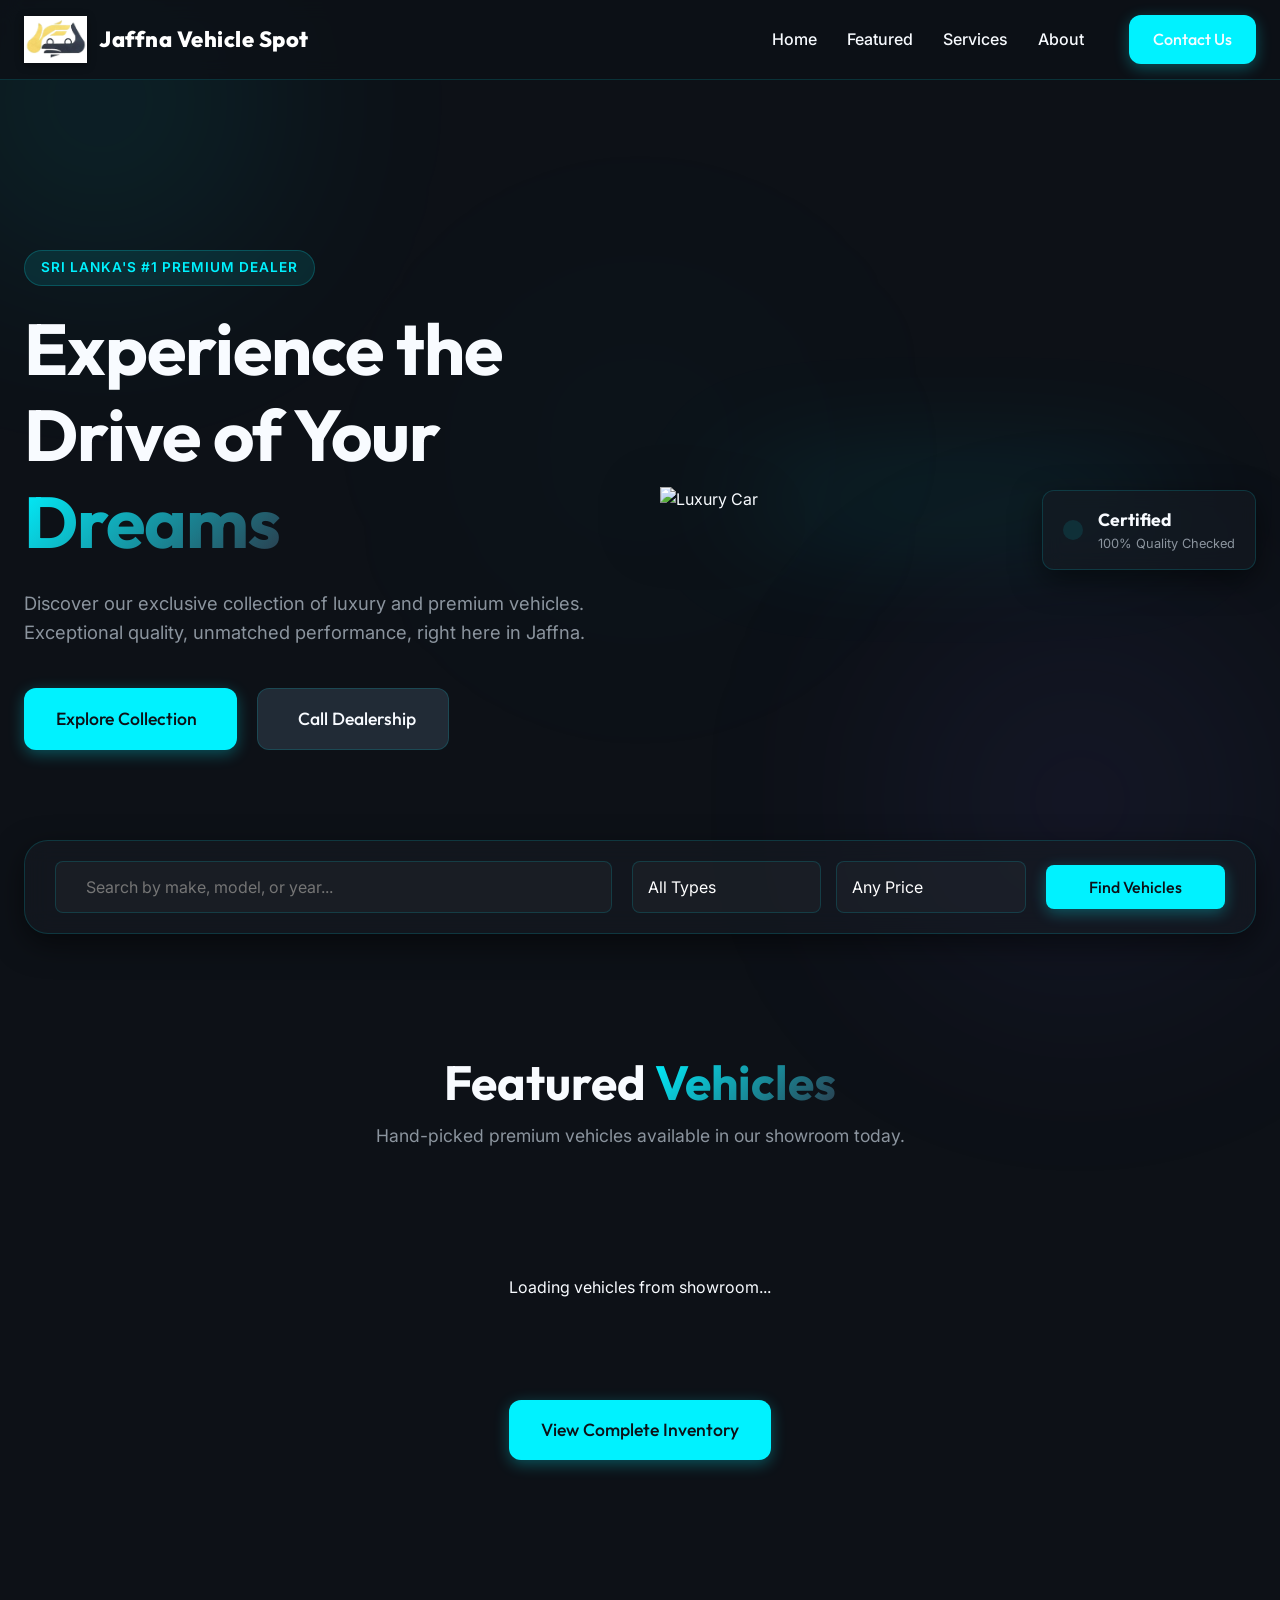
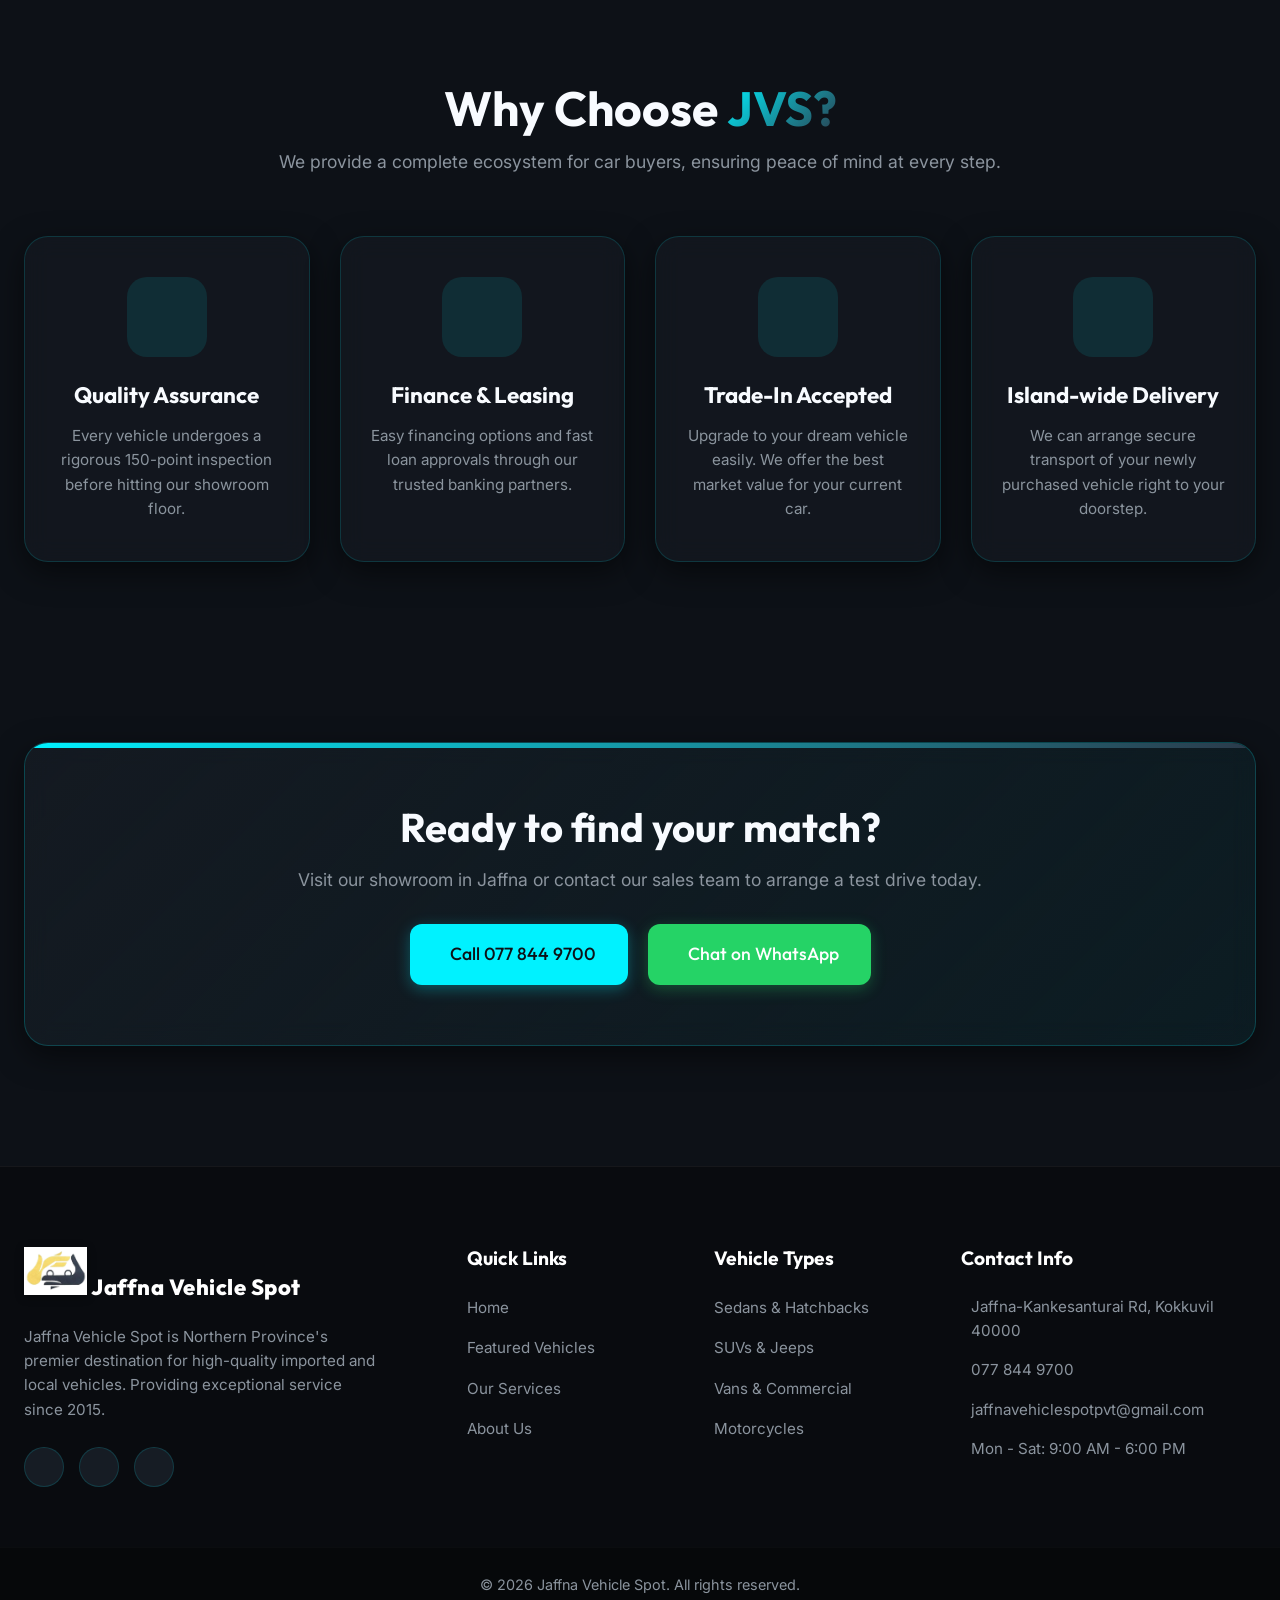
==== commit 156e60b2: "Update index.html" ====
--- a/index.html
+++ b/index.html
@@ -27,6 +27,8 @@
     <link rel="stylesheet" href="https://maxst.icons8.com/vue-static/landings/line-awesome/line-awesome/1.3.0/css/line-awesome.min.css">
     <!-- Custom Styles -->
     <link rel="stylesheet" href="style.css">
+    <!-- Supabase JS Library -->
+    <script src="https://cdn.jsdelivr.net/npm/@supabase/supabase-js@2"></script>
 </head>
 <body>
 
@@ -127,131 +129,12 @@
                 <p>Hand-picked premium vehicles available in our showroom today.</p>
             </div>
 
-            <div class="vehicle-grid">
-                
-                <!-- Vehicle Card 1 -->
-                <article class="vehicle-card tilt-effect">
-                    <div class="card-image-box">
-                        <img src="https://images.unsplash.com/photo-1590362891991-f776e747a588?auto=format&fit=crop&w=600&q=80" alt="Toyota Vitz">
-                        <!-- Pure CSS Like Button -->
-                        <div class="like-container">
-                            <input type="checkbox" id="like-1" class="like-input">
-                            <label for="like-1" class="like-btn">
-                                <i class="las la-heart"></i>
-                            </label>
-                        </div>
-                        <span class="condition-badge new">Newly Arrived</span>
-                    </div>
-                    <div class="card-content">
-                        <div class="card-topline">
-                            <span class="year">2018</span>
-                            <span class="type">Hatchback</span>
-                        </div>
-                        <h3>Toyota Vitz</h3>
-                        <p class="price">LKR 8,250,000</p>
-                        
-                        <div class="specs-grid">
-                            <div class="spec-item"><i class="las la-tachometer-alt"></i> 1000cc</div>
-                            <div class="spec-item"><i class="las la-gas-pump"></i> Petrol</div>
-                            <div class="spec-item"><i class="las la-cogs"></i> Auto</div>
-                            <div class="spec-item"><i class="las la-map-marker"></i> Jaffna</div>
-                        </div>
-
-                        <a href="#" class="btn-outline full-width">View Details</a>
-                    </div>
-                </article>
-
-                <!-- Vehicle Card 2 -->
-                <article class="vehicle-card tilt-effect">
-                    <div class="card-image-box">
-                        <img src="https://images.unsplash.com/photo-1621007947382-bb3c3994e3fd?auto=format&fit=crop&w=600&q=80" alt="Honda Vezel">
-                        <div class="like-container">
-                            <input type="checkbox" id="like-2" class="like-input">
-                            <label for="like-2" class="like-btn">
-                                <i class="las la-heart"></i>
-                            </label>
-                        </div>
-                        <span class="condition-badge used">Used</span>
-                    </div>
-                    <div class="card-content">
-                        <div class="card-topline">
-                            <span class="year">2015</span>
-                            <span class="type">SUV</span>
-                        </div>
-                        <h3>Honda Vezel RS</h3>
-                        <p class="price">LKR 12,500,000</p>
-                        
-                        <div class="specs-grid">
-                            <div class="spec-item"><i class="las la-tachometer-alt"></i> 1500cc</div>
-                            <div class="spec-item"><i class="las la-leaf"></i> Hybrid</div>
-                            <div class="spec-item"><i class="las la-cogs"></i> Auto</div>
-                            <div class="spec-item"><i class="las la-road"></i> 65,000 km</div>
-                        </div>
-
-                        <a href="#" class="btn-outline full-width">View Details</a>
-                    </div>
-                </article>
-
-                <!-- Vehicle Card 3 -->
-                <article class="vehicle-card tilt-effect">
-                    <div class="card-image-box">
-                        <img src="https://images.unsplash.com/photo-1541899481282-d53bffe3c35d?auto=format&fit=crop&w=600&q=80" alt="Suzuki WagonR">
-                        <div class="like-container">
-                            <input type="checkbox" id="like-3" class="like-input">
-                            <label for="like-3" class="like-btn">
-                                <i class="las la-heart"></i>
-                            </label>
-                        </div>
-                    </div>
-                    <div class="card-content">
-                        <div class="card-topline">
-                            <span class="year">2017</span>
-                            <span class="type">Wagon</span>
-                        </div>
-                        <h3>Suzuki Wagon R FX</h3>
-                        <p class="price">LKR 5,800,000</p>
-                        
-                        <div class="specs-grid">
-                            <div class="spec-item"><i class="las la-tachometer-alt"></i> 660cc</div>
-                            <div class="spec-item"><i class="las la-leaf"></i> Hybrid</div>
-                            <div class="spec-item"><i class="las la-cogs"></i> Auto</div>
-                            <div class="spec-item"><i class="las la-road"></i> 40,000 km</div>
-                        </div>
-
-                        <a href="#" class="btn-outline full-width">View Details</a>
-                    </div>
-                </article>
-                
-                <!-- Vehicle Card 4 (Bike) -->
-                <article class="vehicle-card tilt-effect">
-                    <div class="card-image-box">
-                        <img src="https://images.unsplash.com/photo-1558981403-c5f97dbbe6ad?auto=format&fit=crop&w=600&q=80" alt="Yamaha MT15">
-                        <div class="like-container">
-                            <input type="checkbox" id="like-4" class="like-input">
-                            <label for="like-4" class="like-btn">
-                                <i class="las la-heart"></i>
-                            </label>
-                        </div>
-                    </div>
-                    <div class="card-content">
-                        <div class="card-topline">
-                            <span class="year">2023</span>
-                            <span class="type">Motorcycle</span>
-                        </div>
-                        <h3>Bajaj Pulsar N250</h3>
-                        <p class="price">LKR 950,000</p>
-                        
-                        <div class="specs-grid">
-                            <div class="spec-item"><i class="las la-tachometer-alt"></i> 250cc</div>
-                            <div class="spec-item"><i class="las la-gas-pump"></i> Petrol</div>
-                            <div class="spec-item"><i class="las la-cogs"></i> Manual</div>
-                            <div class="spec-item"><i class="las la-map-marker"></i> Jaffna</div>
-                        </div>
-
-                        <a href="#" class="btn-outline full-width">View Details</a>
-                    </div>
-                </article>
-
+            <div class="vehicle-grid" id="vehicle-container">
+                <!-- Data will be loaded here dynamically from Supabase -->
+                <div class="loading-state" style="grid-column: 1/-1; text-align: center; padding: 50px;">
+                    <i class="las la-spinner la-spin" style="font-size: 3rem; color: var(--primary);"></i>
+                    <p style="margin-top: 15px;">Loading vehicles from showroom...</p>
+                </div>
             </div>
             
             <div class="text-center mt-5">
@@ -366,5 +249,90 @@
         </div>
     </footer>
 
+    <!-- Supabase Fetching Logic -->
+    <script>
+        const SUPABASE_URL = 'https://uhczvfobofjosodsaicq.supabase.co';
+        const SUPABASE_KEY = 'sb_publishable_GlH52YJEuONAGrkxiYWJjQ_mL8SbJET';
+        const STORAGE_URL = `${SUPABASE_URL}/storage/v1/object/public/vehicle%20image/`;
+
+        const supabaseClient = supabase.createClient(SUPABASE_URL, SUPABASE_KEY);
+
+        async function fetchVehicles() {
+            const container = document.getElementById('vehicle-container');
+            
+            try {
+                const { data, error } = await supabaseClient
+                    .from('vehicles')
+                    .select('*')
+                    .order('created_at', { ascending: false });
+
+                if (error) throw error;
+
+                if (!data || data.length === 0) {
+                    container.innerHTML = '<div style="grid-column: 1/-1; text-align: center; color: var(--text-muted);">No vehicles available at the moment.</div>';
+                    return;
+                }
+
+                container.innerHTML = '';
+                data.forEach(vehicle => {
+                    const card = createVehicleCard(vehicle);
+                    container.appendChild(card);
+                });
+
+            } catch (err) {
+                console.error('Error fetching vehicles:', err);
+                container.innerHTML = '<div style="grid-column: 1/-1; text-align: center; color: var(--danger);">Failed to load vehicles. Please try again later.</div>';
+            }
+        }
+
+        function createVehicleCard(vehicle) {
+            const div = document.createElement('article');
+            div.className = 'vehicle-card tilt-effect';
+            
+            // Handle image path logic
+            let imgPath = vehicle.image_url || '';
+            // If the path starts with assets/, it might be a subfolder in the bucket or a local path.
+            // Based on user feedback that images are in storage, we link to storage.
+            const fullImgUrl = imgPath ? (imgPath.startsWith('http') ? imgPath : (STORAGE_URL + imgPath)) : 'https://images.unsplash.com/photo-1541899481282-d53bffe3c35d?auto=format&fit=crop&w=600&q=80';
+
+            const priceFormatted = vehicle.price ? 
+                `LKR ${new Intl.NumberFormat().format(vehicle.price)}` : 
+                'Contact for Price';
+
+            div.innerHTML = `
+                <div class="card-image-box">
+                    <img src="${fullImgUrl}" alt="${vehicle.name}" onerror="this.src='https://images.unsplash.com/photo-1541899481282-d53bffe3c35d?auto=format&fit=crop&w=600&q=80'">
+                    <div class="like-container">
+                        <input type="checkbox" id="like-${vehicle.id}" class="like-input">
+                        <label for="like-${vehicle.id}" class="like-btn">
+                            <i class="las la-heart"></i>
+                        </label>
+                    </div>
+                    ${vehicle.status === 'Available' ? '<span class="condition-badge new">Available</span>' : (vehicle.status ? `<span class="condition-badge used">${vehicle.status}</span>` : '')}
+                </div>
+                <div class="card-content">
+                    <div class="card-topline">
+                        <span class="year">${vehicle.year_of_manufacture || 'N/A'}</span>
+                        <span class="type">${vehicle.category || 'Vehicle'}</span>
+                    </div>
+                    <h3>${vehicle.name} ${vehicle.model || ''}</h3>
+                    <p class="price">${priceFormatted}</p>
+                    
+                    <div class="specs-grid">
+                        <div class="spec-item"><i class="las la-gas-pump"></i> ${vehicle.fuel_type || 'Fuel'}</div>
+                        <div class="spec-item"><i class="las la-cogs"></i> ${vehicle.configurations || 'Auto'}</div>
+                        <div class="spec-item"><i class="las la-map-marker"></i> ${vehicle.branch || 'Jaffna'}</div>
+                        <div class="spec-item"><i class="las la-road"></i> ${vehicle.registration_no || 'Registered'}</div>
+                    </div>
+
+                    <a href="https://wa.me/94778449700?text=I'm interested in ${vehicle.name} ${vehicle.model}" class="btn-outline full-width">Enquire Now</a>
+                </div>
+            `;
+            return div;
+        }
+
+        // Initialize fetch on load
+        window.addEventListener('DOMContentLoaded', fetchVehicles);
+    </script>
 </body>
 </html>
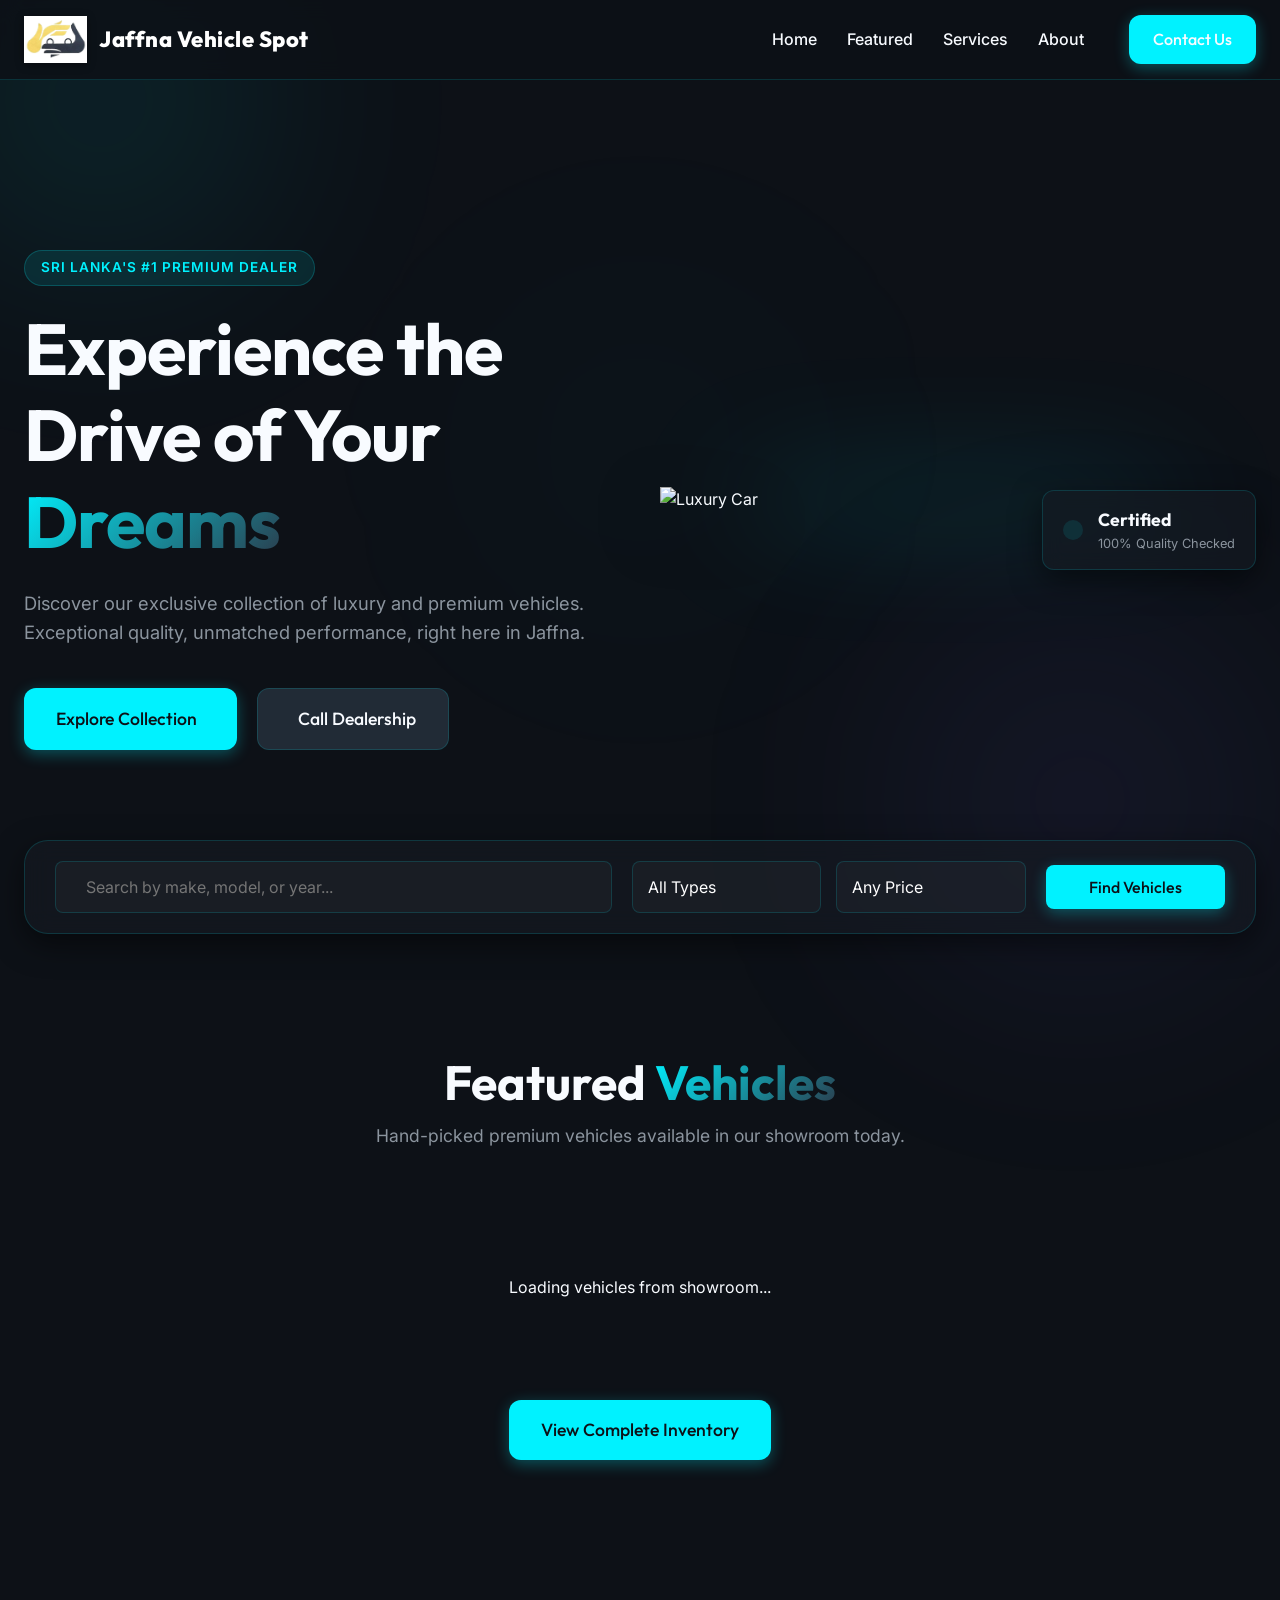
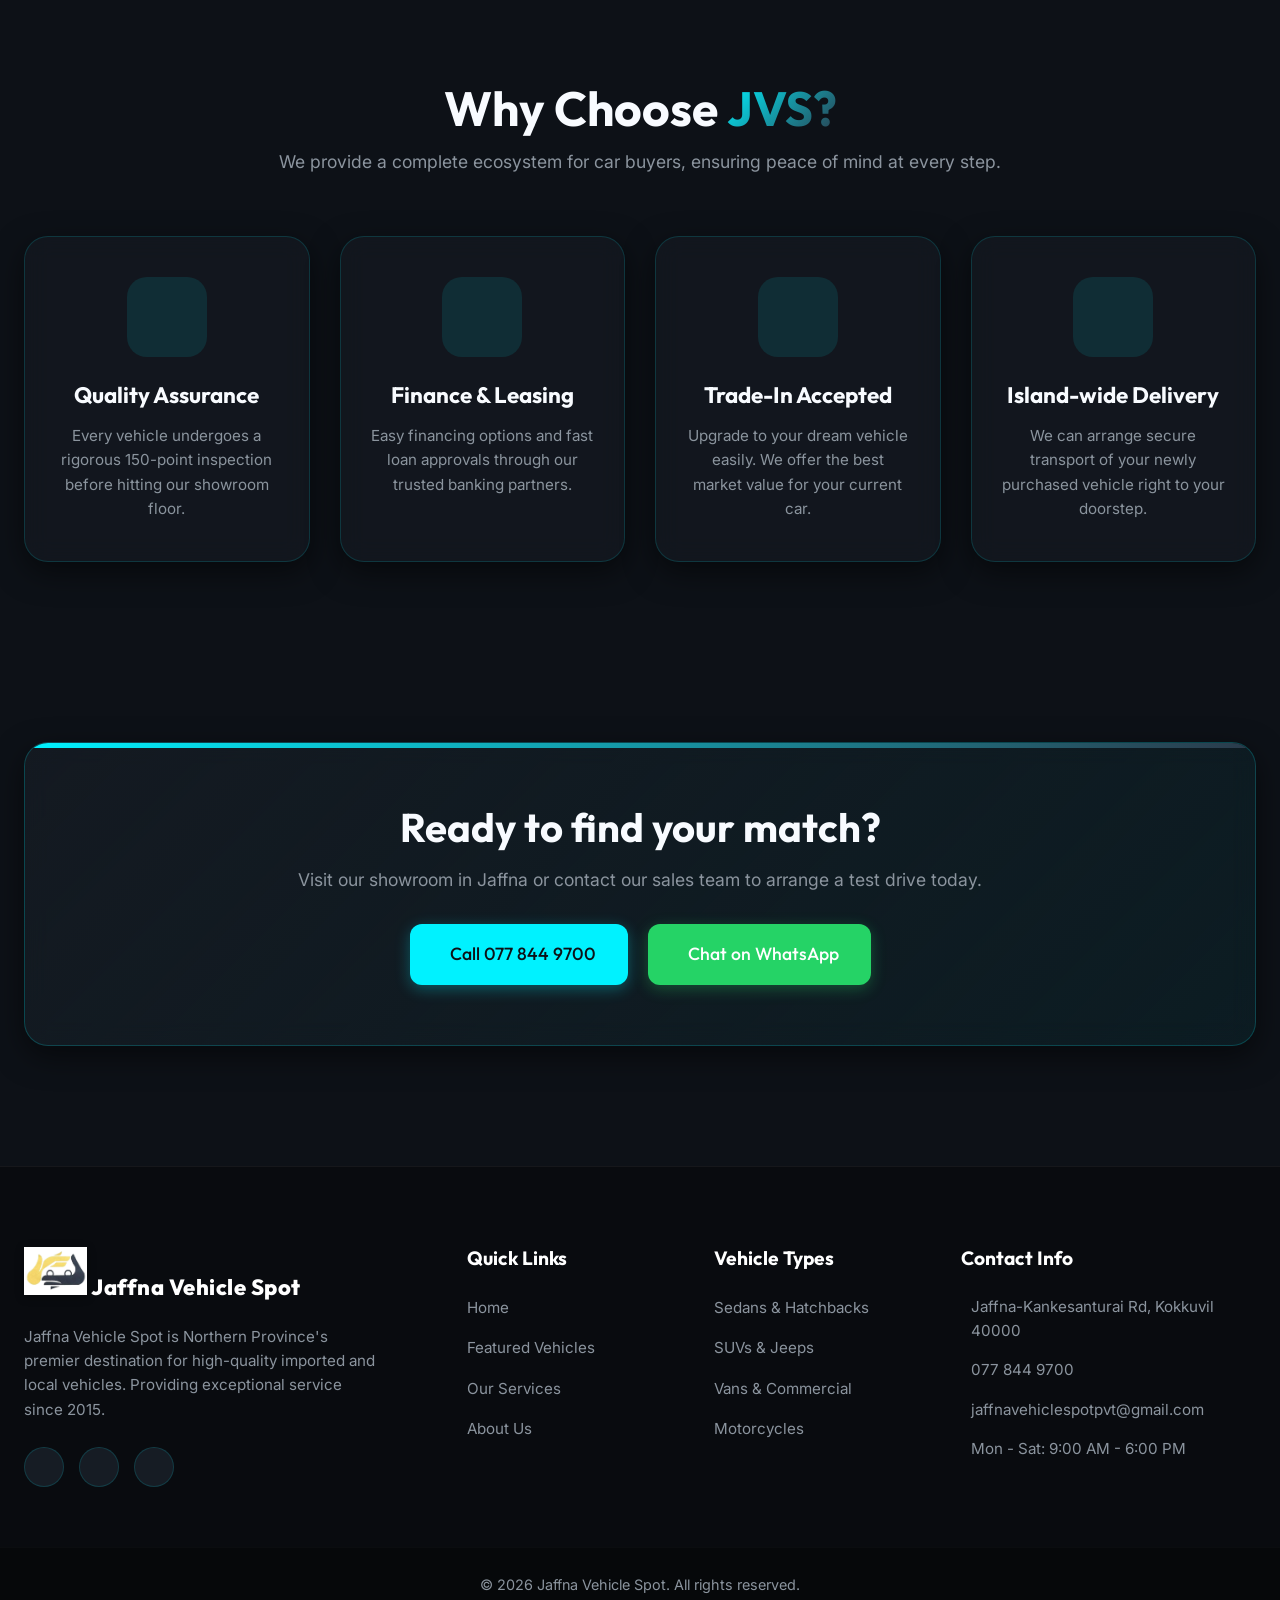
==== commit 24a3359d: "Filter out deleted vehicles from website" ====
--- a/index.html
+++ b/index.html
@@ -264,6 +264,7 @@
                 const { data, error } = await supabaseClient
                     .from('vehicles')
                     .select('*')
+                    .neq('status', 'Deleted')
                     .order('created_at', { ascending: false });
 
                 if (error) throw error;
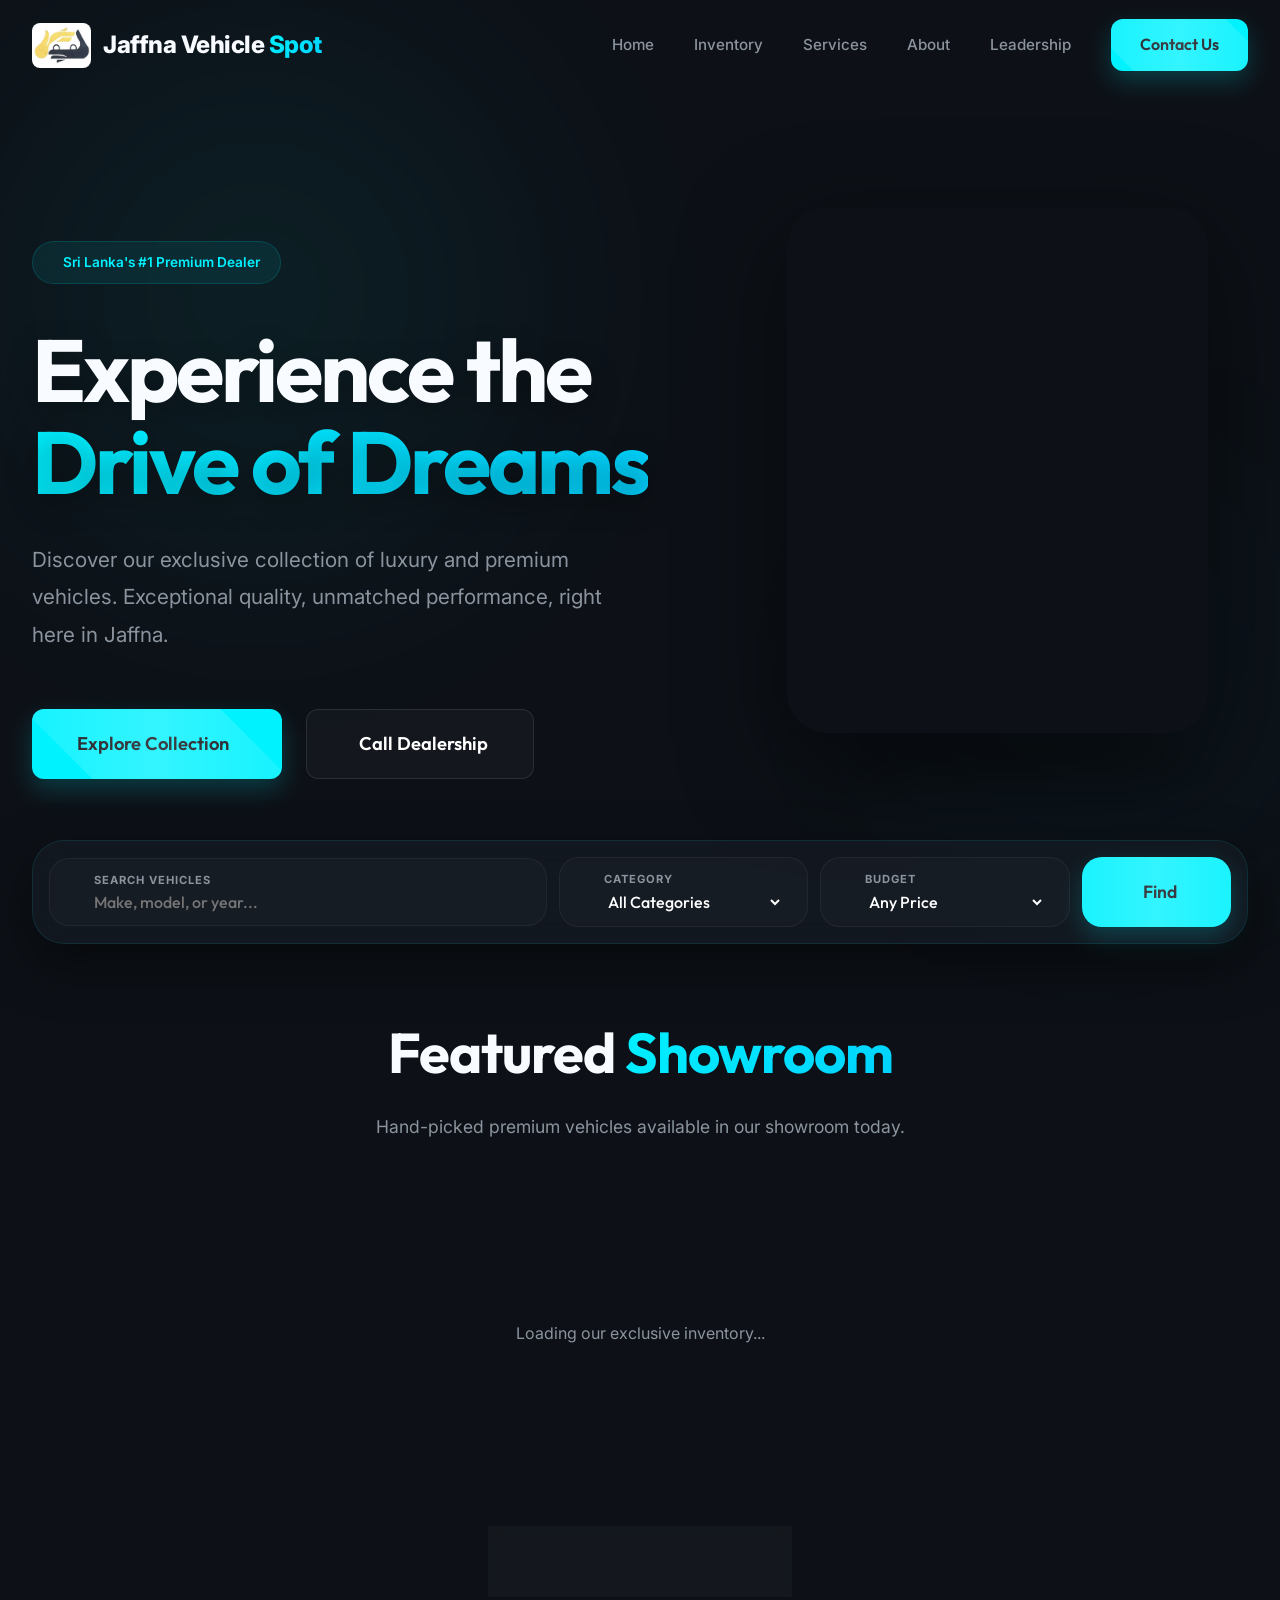
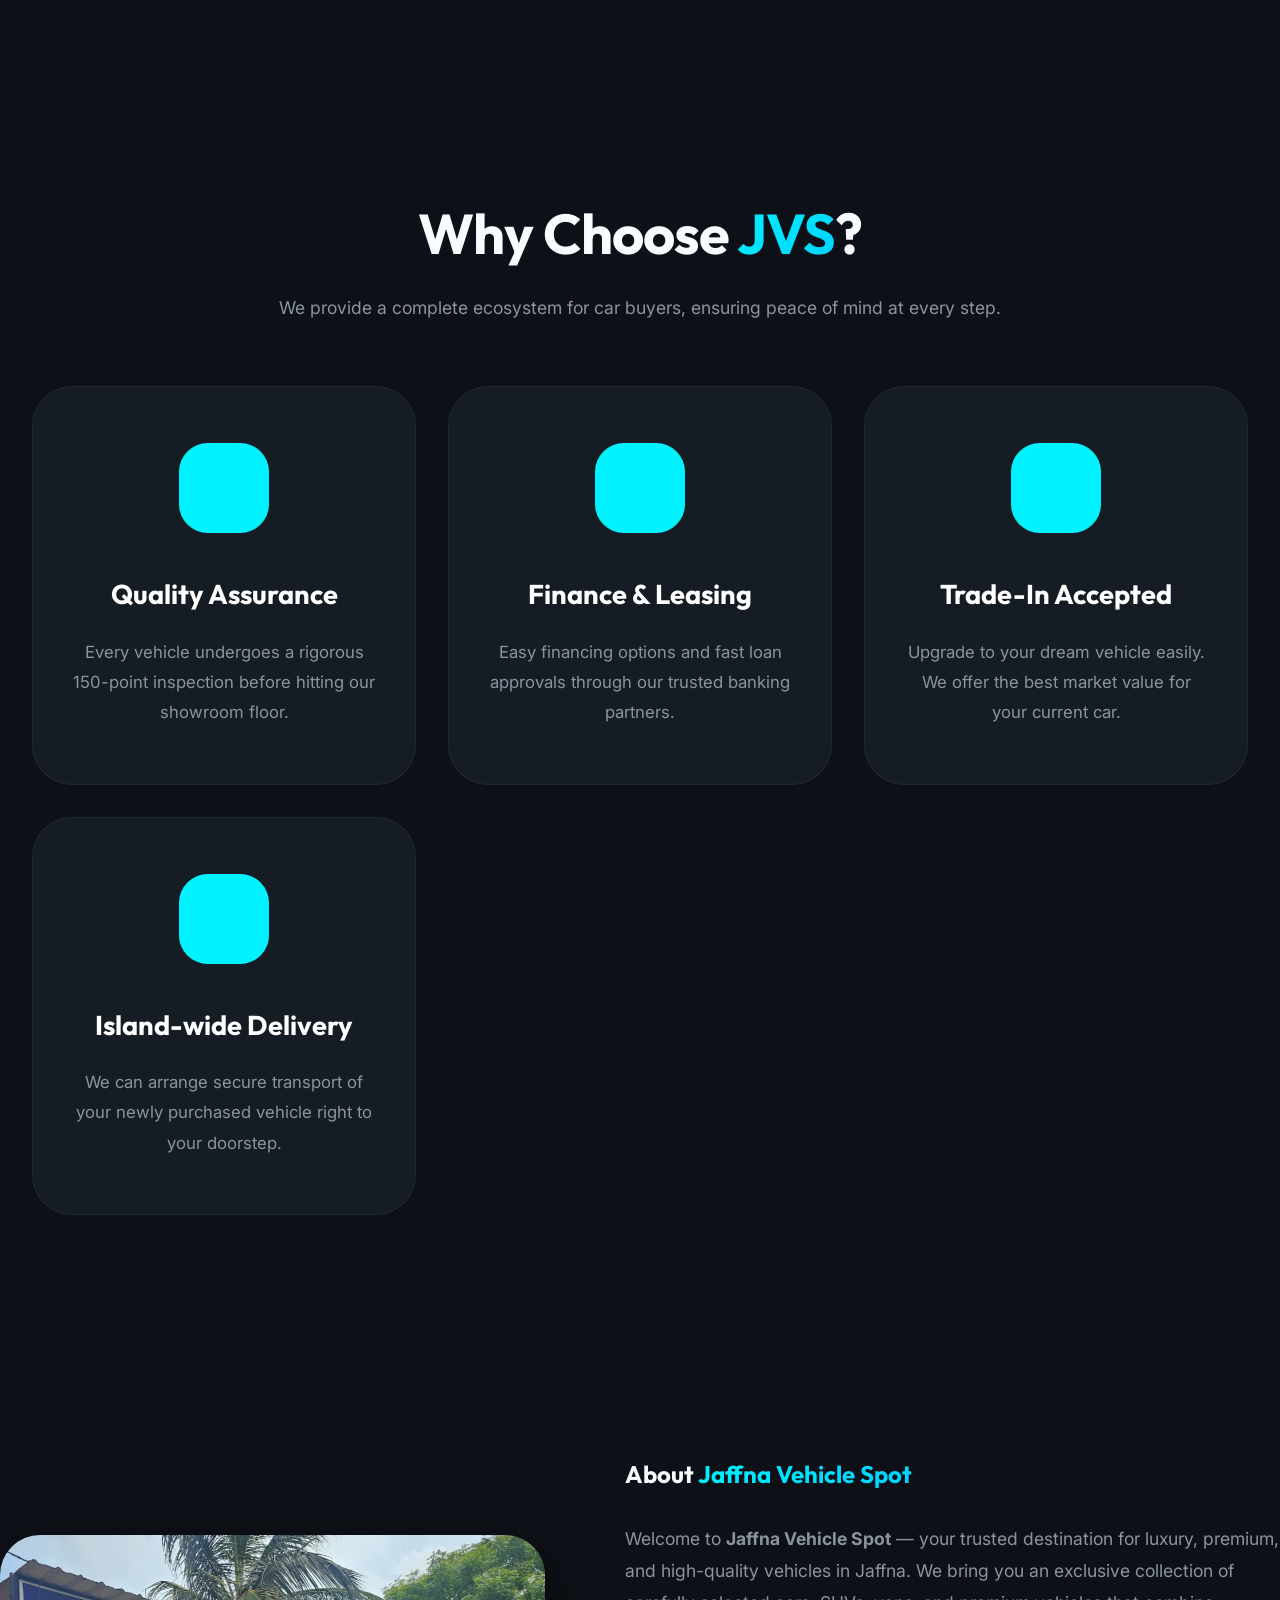
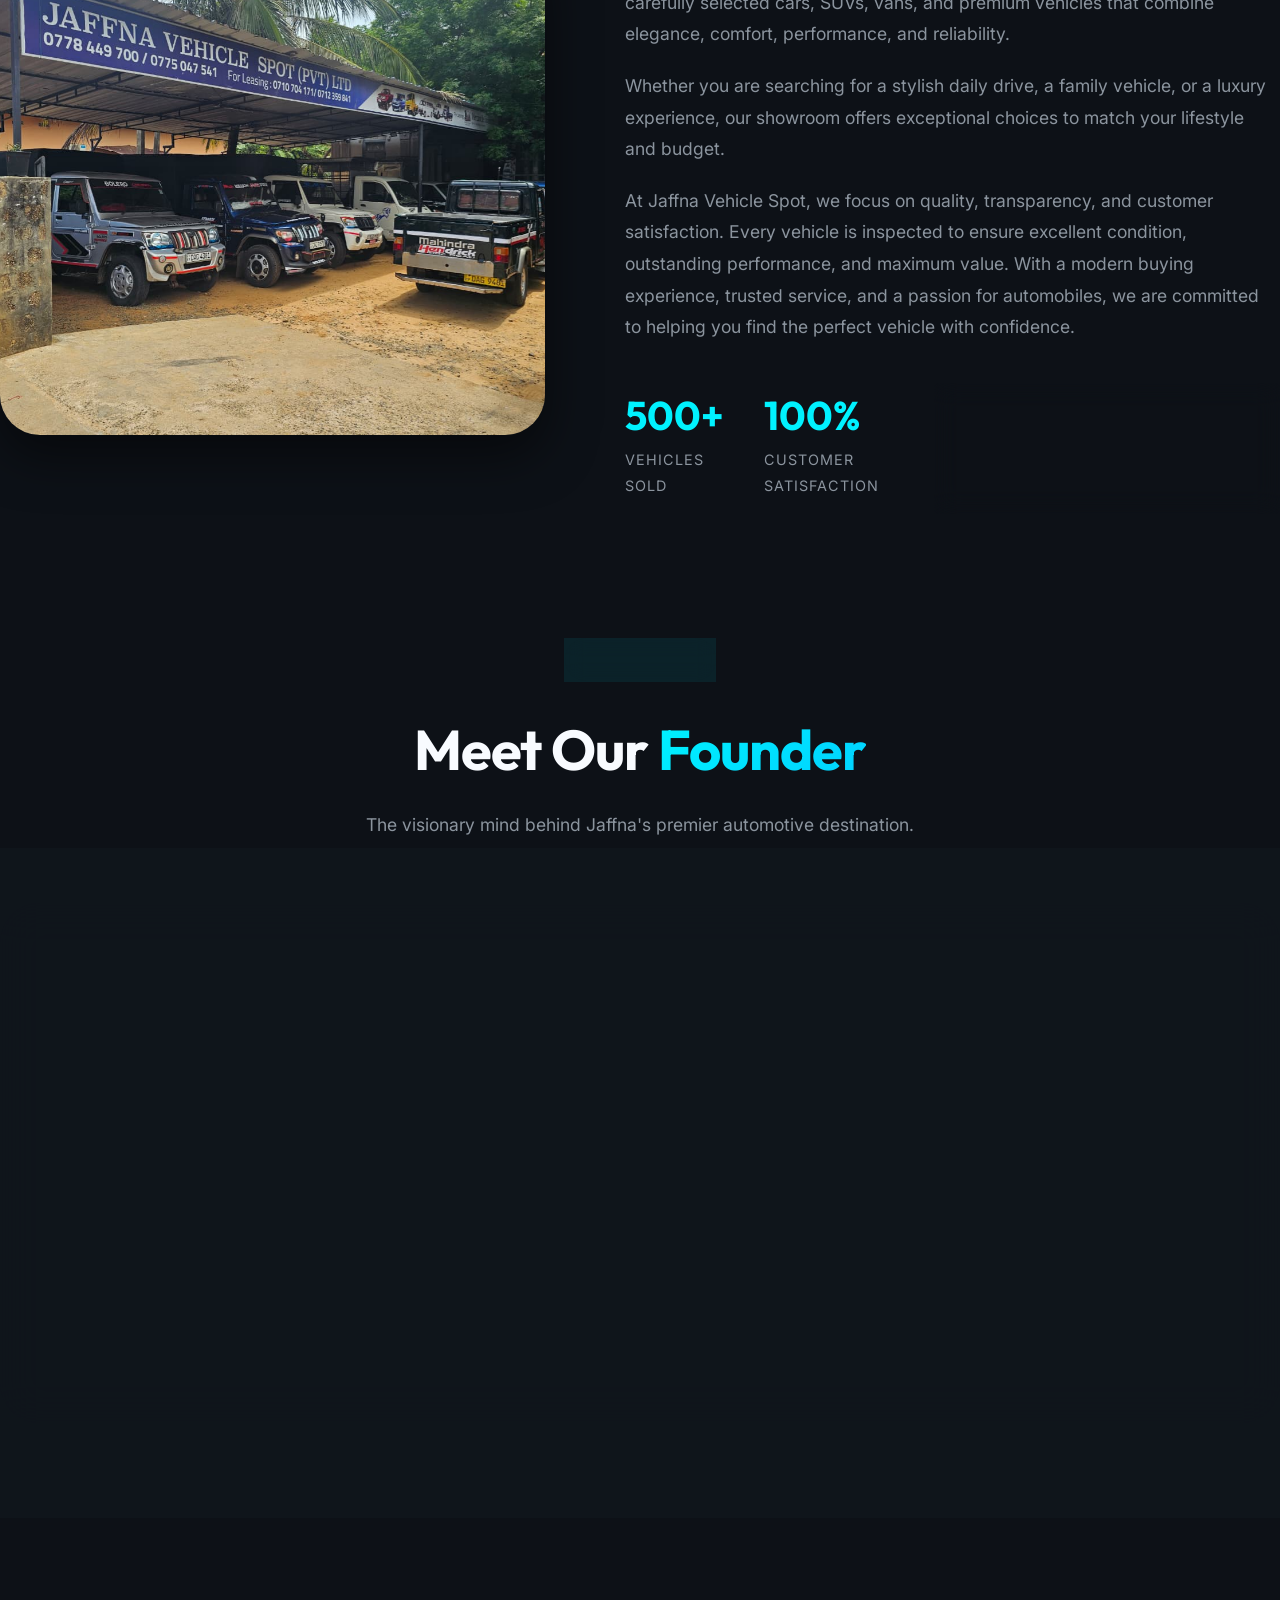
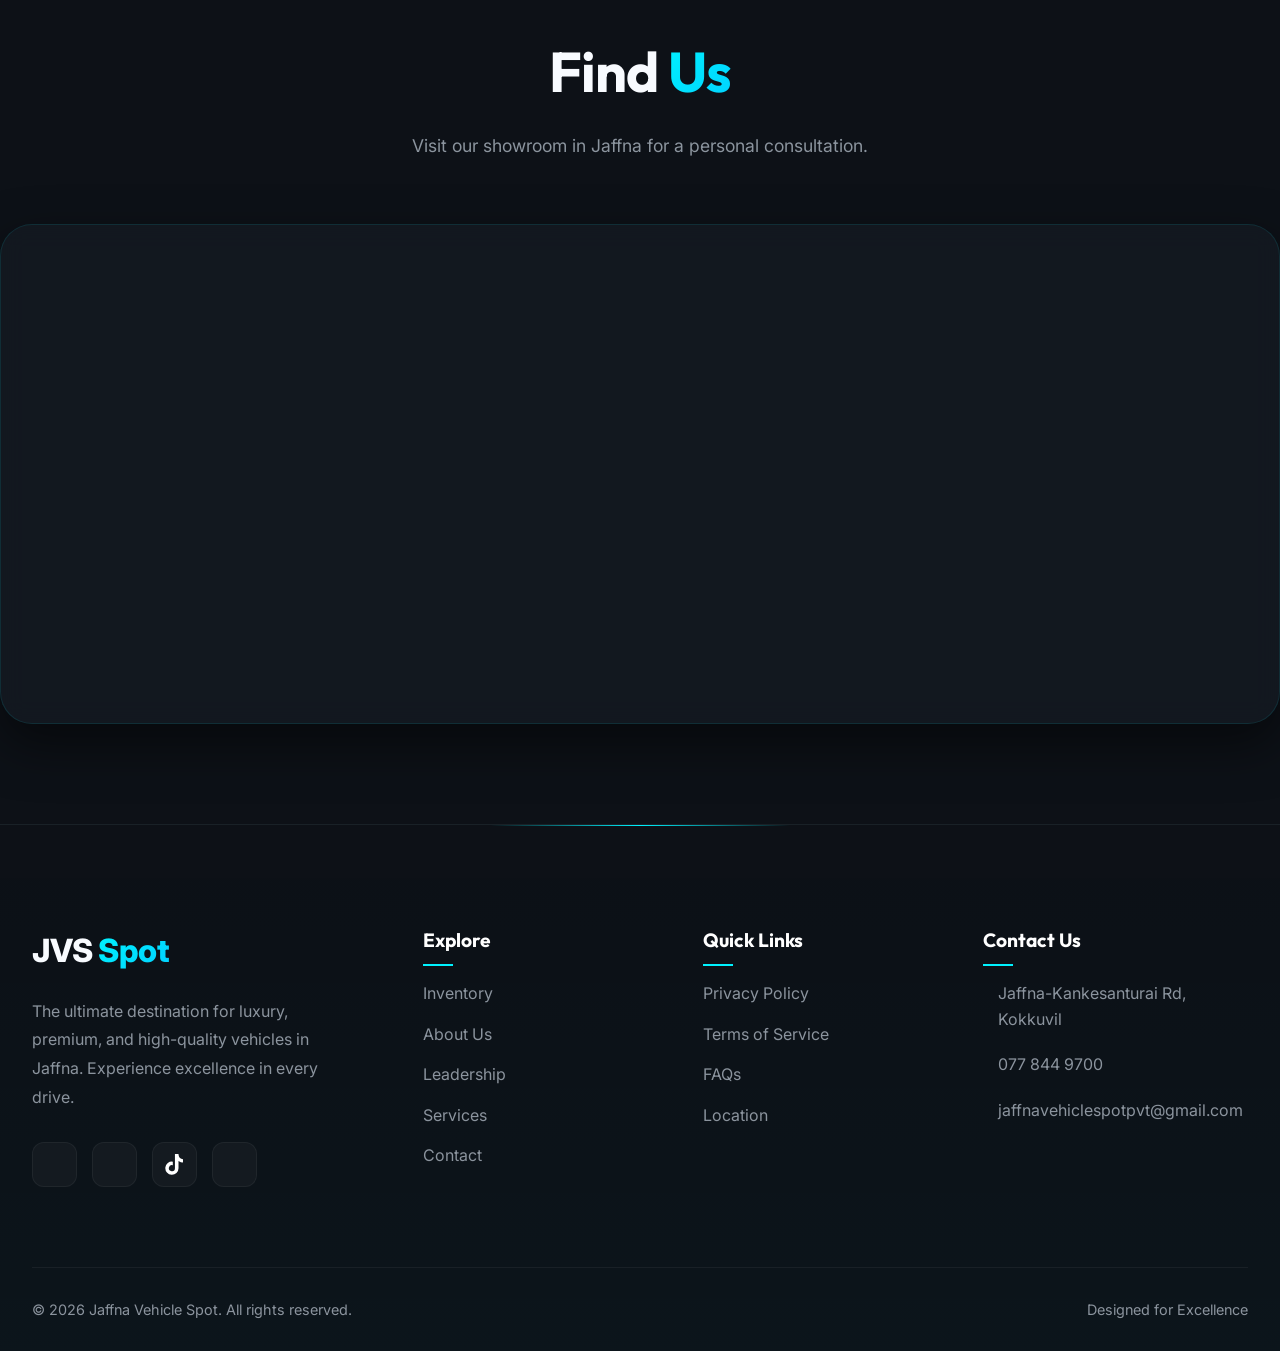
==== commit cc831978: "Add premium Leadership section for Founder & CEO Ponnuchchamy Ratheeswaran and refine layout spacing" ====
--- a/index.html
+++ b/index.html
@@ -4,61 +4,111 @@
     <meta charset="UTF-8">
     <meta name="viewport" content="width=device-width, initial-scale=1.0">
     <title>Jaffna Vehicle Spot | Premium Automotive Experience</title>
-    <meta name="description" content="Jaffna Vehicle Spot - North Province's premier destination for high-quality imported and local vehicles. Discover luxury cars, SUVs, and motorcycles in Jaffna with certified quality.">
-    <meta name="keywords" content="Jaffna vehicle spot, car sale Jaffna, buy cars Jaffna, luxury vehicles Sri Lanka, premium car dealership Jaffna, vehicle spot Sri Lanka">
     
-    <!-- Open Graph / Facebook -->
-    <meta property="og:type" content="website">
-    <meta property="og:url" content="https://jaffnavehiclespot.com/">
-    <meta property="og:title" content="Jaffna Vehicle Spot | Premium Automotive Experience">
-    <meta property="og:description" content="Explore Northern Province's best selection of premium vehicles. Quality checked, certified, and ready for you.">
-    <meta property="og:image" content="logo.jpg">
-
-    <!-- Twitter -->
-    <meta property="twitter:card" content="summary_large_image">
-    <meta property="twitter:url" content="https://jaffnavehiclespot.com/">
-    <meta property="twitter:title" content="Jaffna Vehicle Spot | Premium Automotive Experience">
-    <meta property="twitter:description" content="Explore Northern Province's best selection of premium vehicles. Quality checked, certified, and ready for you.">
-    <meta property="twitter:image" content="logo.jpg">
-
-    <!-- Google Fonts -->
-    <link href="https://fonts.googleapis.com/css2?family=Outfit:wght@300;400;500;600;700;800&family=Inter:wght@400;500&display=swap" rel="stylesheet">
-    <!-- LineAwesome Icons -->
+    <!-- SEO Meta Tags -->
+    <meta name="description" content="Jaffna Vehicle Spot - Sri Lanka's premier destination for high-quality luxury and certified vehicles. Discover exceptional quality and performance in Jaffna.">
+    <meta name="keywords" content="Jaffna vehicle spot, car sale Jaffna, luxury cars Sri Lanka, buy cars Jaffna, certified vehicles">
+    
+    <!-- Fonts & Icons -->
+    <link rel="preconnect" href="https://fonts.googleapis.com">
+    <link rel="preconnect" href="https://fonts.gstatic.com" crossorigin>
+    <link href="https://fonts.googleapis.com/css2?family=Outfit:wght@300;400;500;600;700;800&family=Inter:wght@400;500;600;700&display=swap" rel="stylesheet">
     <link rel="stylesheet" href="https://maxst.icons8.com/vue-static/landings/line-awesome/line-awesome/1.3.0/css/line-awesome.min.css">
+    
     <!-- Custom Styles -->
     <link rel="stylesheet" href="style.css">
-    <!-- Supabase JS Library -->
+    
+    <!-- Supabase JS -->
     <script src="https://cdn.jsdelivr.net/npm/@supabase/supabase-js@2"></script>
+
+    <style>
+        .services-grid {
+            display: grid;
+            grid-template-columns: repeat(auto-fit, minmax(300px, 1fr));
+            gap: 2rem;
+            margin-top: 4rem;
+        }
+
+        .service-card {
+            background: var(--bg-surface);
+            padding: 3.5rem 2.5rem;
+            border-radius: 2.5rem;
+            border: 1px solid rgba(255, 255, 255, 0.05);
+            transition: all 0.4s cubic-bezier(0.4, 0, 0.2, 1);
+            text-align: center;
+            position: relative;
+            overflow: hidden;
+        }
+
+        .service-card:hover {
+            transform: translateY(-12px);
+            border-color: var(--primary);
+            background: rgba(0, 242, 255, 0.03);
+            box-shadow: 0 30px 60px rgba(0, 0, 0, 0.4);
+        }
+
+        .service-icon-box {
+            width: 90px;
+            height: 90px;
+            background: var(--primary);
+            border-radius: 1.8rem;
+            display: flex;
+            align-items: center;
+            justify-content: center;
+            margin: 0 auto 2.5rem;
+            color: var(--secondary);
+            font-size: 2.8rem;
+            position: relative;
+            z-index: 2;
+            transition: 0.5s;
+        }
+
+        .service-card:hover .service-icon-box {
+            transform: rotate(15deg) scale(1.1);
+            box-shadow: 0 0 40px var(--primary-glow);
+        }
+
+        .service-card h3 {
+            font-size: 1.7rem;
+            margin-bottom: 1.25rem;
+            color: #fff;
+            font-weight: 700;
+        }
+
+        .service-card p {
+            color: var(--text-muted);
+            font-size: 1.05rem;
+            line-height: 1.8;
+        }
+    </style>
 </head>
 <body>
 
-    <!-- Dynamic Background Effects -->
-    <div class="glow-orb top-left"></div>
-    <div class="glow-orb bottom-right"></div>
-    <div class="glow-orb center"></div>
+    <!-- Background Effects -->
+    <div class="bg-glow bg-glow-1"></div>
+    <div class="bg-glow bg-glow-2"></div>
 
     <!-- Navigation Menu -->
-    <nav class="navbar">
+    <nav class="navbar" id="navbar">
         <div class="container nav-container">
             <a href="#" class="logo-brand">
-                <img src="logo.jpg" alt="Jaffna Vehicle Spot" class="brand-icon">
-                <span class="brand-text">Jaffna Vehicle Spot</span>
+                <img src="logo.jpg" alt="JVS" class="brand-icon">
+                <span class="brand-text">Jaffna Vehicle <span class="text-gradient">Spot</span></span>
             </a>
             
-            <!-- Pure CSS Hamburger Menu -->
-            <input type="checkbox" id="nav-toggle" class="nav-toggle">
-            <label for="nav-toggle" class="nav-toggle-label">
+            <div class="nav-toggle-label" id="mobile-toggle">
                 <span></span>
                 <span></span>
                 <span></span>
-            </label>
-
-            <ul class="nav-links">
+            </div>
+
+            <ul class="nav-links" id="nav-links">
                 <li><a href="#home">Home</a></li>
-                <li><a href="#featured">Featured</a></li>
+                <li><a href="#featured">Inventory</a></li>
                 <li><a href="#services">Services</a></li>
                 <li><a href="#about">About</a></li>
-                <li><a href="#contact" class="btn-primary" style="margin-left: 15px;">Contact Us</a></li>
+                <li><a href="#leadership">Leadership</a></li>
+                <li><a href="contact.html" class="btn btn-primary">Contact Us</a></li>
             </ul>
         </div>
     </nav>
@@ -67,199 +117,328 @@
     <header id="home" class="hero">
         <div class="container hero-container">
             <div class="hero-content">
-                <div class="badge">Sri Lanka's #1 Premium Dealer</div>
-                <h1 class="hero-title">Experience the Drive of Your <span class="text-gradient">Dreams</span></h1>
+                <div class="hero-badge">
+                    <i class="las la-certificate"></i>
+                    Sri Lanka's #1 Premium Dealer
+                </div>
+                <h1 class="hero-title">Experience the <br><span class="text-gradient">Drive of Dreams</span></h1>
                 <p class="hero-subtitle">Discover our exclusive collection of luxury and premium vehicles. Exceptional quality, unmatched performance, right here in Jaffna.</p>
                 <div class="hero-actions">
-                    <a href="#featured" class="btn-primary btn-large">
+                    <a href="#featured" class="btn btn-primary btn-large">
                         Explore Collection <i class="las la-arrow-right"></i>
                     </a>
-                    <a href="#contact" class="btn-secondary btn-large">
+                    <a href="tel:+94778449700" class="btn btn-secondary btn-large">
                         <i class="las la-phone"></i> Call Dealership
                     </a>
                 </div>
             </div>
             
-            <!-- Pure CSS 3D-ish image showcase (No JS needed) -->
-            <div class="hero-image-wrapper">
-                <div class="hero-image-backdrop"></div>
-                <img src="https://images.unsplash.com/photo-1605559424843-9e4c228bf1c2?ixlib=rb-4.0.3&auto=format&fit=crop&w=1000&q=80" alt="Luxury Car" class="hero-main-img">
+            <div class="hero-visual">
+                <div id="hero-slider" class="hero-slider">
+                    <!-- Dynamic images will be injected here -->
+                    <img src="https://images.unsplash.com/photo-1605559424843-9e4c228bf1c2?ixlib=rb-4.0.3&auto=format&fit=crop&w=1000&q=80" alt="Premium Car" class="hero-main-img active">
+                </div>
                 
-                <div class="floating-card top-card">
-                    <i class="las la-shield-alt"></i>
+                <div class="floating-card card-top glass">
+                    <i class="las la-shield-alt" style="font-size: 1.8rem; color: var(--primary);"></i>
                     <div>
-                        <strong>Certified</strong>
-                        <p>100% Quality Checked</p>
+                        <strong style="font-size: 1rem;">Certified</strong>
+                        <p style="font-size: 0.75rem; color: var(--text-muted); white-space: nowrap;">100% Quality Checked</p>
                     </div>
                 </div>
+                
+                <div class="floating-card card-bottom glass">
+                    <i class="las la-wallet" style="font-size: 1.8rem; color: var(--primary);"></i>
+                    <div>
+                        <strong style="font-size: 1rem;">Instant Loan</strong>
+                        <p style="font-size: 0.75rem; color: var(--text-muted); white-space: nowrap;">Easy Finance Options</p>
+                    </div>
+                </div>
             </div>
         </div>
     </header>
 
-    <!-- Filter Bar (Pure CSS interaction concept) -->
-    <section class="filter-section container">
-        <div class="glass-panel search-panel">
-            <div class="search-input-group">
-                <i class="las la-search"></i>
-                <input type="text" placeholder="Search by make, model, or year...">
-            </div>
-            <div class="filter-options">
-                <select class="custom-select">
-                    <option>All Types</option>
-                    <option>Sedan</option>
-                    <option>SUV</option>
-                    <option>Hatchback</option>
-                </select>
-                <select class="custom-select">
-                    <option>Any Price</option>
-                    <option>Under 5M LKR</option>
-                    <option>5M - 10M LKR</option>
-                    <option>10M+ LKR</option>
-                </select>
-            </div>
-            <button class="btn-primary search-btn">Find Vehicles</button>
+    <!-- Advanced Search Panel -->
+    <section class="container search-bar">
+        <div class="glass search-inner">
+            <div class="input-group">
+                <div class="input-icon"><i class="las la-search"></i></div>
+                <div class="input-wrapper">
+                    <label>Search Vehicles</label>
+                    <input type="text" id="search-input" placeholder="Make, model, or year...">
+                </div>
+            </div>
+            <div class="input-group">
+                <div class="input-icon"><i class="las la-car"></i></div>
+                <div class="input-wrapper">
+                    <label>Category</label>
+                    <select id="category-filter">
+                        <option value="All">All Categories</option>
+                        <option value="Sedan">Sedan</option>
+                        <option value="SUV">SUV</option>
+                        <option value="Van">Van</option>
+                    </select>
+                </div>
+            </div>
+            <div class="input-group">
+                <div class="input-icon"><i class="las la-tag"></i></div>
+                <div class="input-wrapper">
+                    <label>Budget</label>
+                    <select id="budget-filter">
+                        <option value="All">Any Price</option>
+                        <option value="under-5m">Under 5M LKR</option>
+                        <option value="5m-10m">5M - 10M LKR</option>
+                        <option value="10m-plus">10M+ LKR</option>
+                    </select>
+                </div>
+            </div>
+            <button id="search-btn" class="btn btn-primary search-btn">
+                <i class="las la-search" style="font-size: 1.2rem;"></i> Find
+            </button>
         </div>
     </section>
 
-    <!-- Featured Vehicles -->
-    <section id="featured" class="featured-section">
-        <div class="container">
-            <div class="section-header">
-                <h2>Featured <span class="text-gradient">Vehicles</span></h2>
-                <p>Hand-picked premium vehicles available in our showroom today.</p>
-            </div>
-
-            <div class="vehicle-grid" id="vehicle-container">
-                <!-- Data will be loaded here dynamically from Supabase -->
-                <div class="loading-state" style="grid-column: 1/-1; text-align: center; padding: 50px;">
-                    <i class="las la-spinner la-spin" style="font-size: 3rem; color: var(--primary);"></i>
-                    <p style="margin-top: 15px;">Loading vehicles from showroom...</p>
-                </div>
+    <!-- Featured Vehicles Section -->
+    <section id="featured" class="container">
+        <div class="section-header">
+            <h2>Featured <span class="text-gradient">Showroom</span></h2>
+            <p>Hand-picked premium vehicles available in our showroom today.</p>
+        </div>
+
+        <div class="vehicle-grid" id="vehicle-container">
+            <!-- Loading State -->
+            <div style="grid-column: 1/-1; text-align: center; padding: 100px;">
+                <i class="las la-spinner la-spin" style="font-size: 3rem; color: var(--primary);"></i>
+                <p style="margin-top: 1rem; color: var(--text-muted);">Loading our exclusive inventory...</p>
+            </div>
+        </div>
+        
+        <div style="text-align: center; margin-top: 5rem; margin-bottom: 8rem;">
+            <a href="#" class="btn btn-secondary btn-large">View Complete Inventory</a>
+        </div>
+    </section>
+
+    <!-- Services Section -->
+    <section id="services" class="container" style="margin-bottom: 10rem;">
+        <div class="section-header">
+            <h2>Why Choose <span class="text-gradient">JVS</span>?</h2>
+            <p>We provide a complete ecosystem for car buyers, ensuring peace of mind at every step.</p>
+        </div>
+        
+        <div class="services-grid">
+            <div class="service-card">
+                <div class="service-icon-box">
+                    <i class="las la-certificate"></i>
+                </div>
+                <h3>Quality Assurance</h3>
+                <p>Every vehicle undergoes a rigorous 150-point inspection before hitting our showroom floor.</p>
             </div>
             
-            <div class="text-center mt-5">
-                <a href="#" class="btn-primary btn-large">View Complete Inventory</a>
+            <div class="service-card">
+                <div class="service-icon-box">
+                    <i class="las la-file-invoice-dollar"></i>
+                </div>
+                <h3>Finance & Leasing</h3>
+                <p>Easy financing options and fast loan approvals through our trusted banking partners.</p>
+            </div>
+            
+            <div class="service-card">
+                <div class="service-icon-box">
+                    <i class="las la-exchange-alt"></i>
+                </div>
+                <h3>Trade-In Accepted</h3>
+                <p>Upgrade to your dream vehicle easily. We offer the best market value for your current car.</p>
+            </div>
+            
+            <div class="service-card">
+                <div class="service-icon-box">
+                    <i class="las la-truck"></i>
+                </div>
+                <h3>Island-wide Delivery</h3>
+                <p>We can arrange secure transport of your newly purchased vehicle right to your doorstep.</p>
             </div>
         </div>
     </section>
 
-    <!-- Services Section -->
-    <section id="services" class="services-section">
-        <div class="container">
-            <div class="section-header text-center">
-                <h2>Why Choose <span class="text-gradient">JVS?</span></h2>
-                <p>We provide a complete ecosystem for car buyers, ensuring peace of mind at every step.</p>
-            </div>
-            
-            <div class="services-grid">
-                <div class="service-card glass-panel">
-                    <div class="service-icon"><i class="las la-certificate"></i></div>
-                    <h3>Quality Assurance</h3>
-                    <p>Every vehicle undergoes a rigorous 150-point inspection before hitting our showroom floor.</p>
-                </div>
-                <div class="service-card glass-panel">
-                    <div class="service-icon"><i class="las la-file-invoice-dollar"></i></div>
-                    <h3>Finance & Leasing</h3>
-                    <p>Easy financing options and fast loan approvals through our trusted banking partners.</p>
-                </div>
-                <div class="service-card glass-panel">
-                    <div class="service-icon"><i class="las la-exchange-alt"></i></div>
-                    <h3>Trade-In Accepted</h3>
-                    <p>Upgrade to your dream vehicle easily. We offer the best market value for your current car.</p>
-                </div>
-                <div class="service-card glass-panel">
-                    <div class="service-icon"><i class="las la-shipping-fast"></i></div>
-                    <h3>Island-wide Delivery</h3>
-                    <p>We can arrange secure transport of your newly purchased vehicle right to your doorstep.</p>
-                </div>
+    <!-- About Section -->
+    <section id="about" class="container about-section">
+        <div class="about-grid">
+            <div class="about-image-wrapper">
+                <div id="about-slider" class="about-slider">
+                    <img src="about_img_1.jpeg" alt="Our Showroom" class="about-slide active">
+                    <img src="about_img_2.jpeg" alt="Our Showroom" class="about-slide">
+                    <img src="about_img_3.jpeg" alt="Our Showroom" class="about-slide">
+                    <img src="about_img_4.jpeg" alt="Our Showroom" class="about-slide">
+                    <img src="about_img_5.jpeg" alt="Our Showroom" class="about-slide">
+                    <img src="about_img_6.jpeg" alt="Our Showroom" class="about-slide">
+                    <img src="about_img_7.jpeg" alt="Our Showroom" class="about-slide">
+                    <img src="about_img_8.jpeg" alt="Our Showroom" class="about-slide">
+                    <img src="about_img_9.jpeg" alt="Our Showroom" class="about-slide">
+                    <img src="about_img_10.jpeg" alt="Our Showroom" class="about-slide">
+                </div>
+                <div class="about-overlay glass">
+                    <p>Established 2015</p>
+                </div>
+            </div>
+            <div class="about-content">
+                <h2 class="section-title">About <span class="text-gradient">Jaffna Vehicle Spot</span></h2>
+                <div class="about-text">
+                    <p>Welcome to <strong>Jaffna Vehicle Spot</strong> — your trusted destination for luxury, premium, and high-quality vehicles in Jaffna. We bring you an exclusive collection of carefully selected cars, SUVs, vans, and premium vehicles that combine elegance, comfort, performance, and reliability.</p>
+                    <p>Whether you are searching for a stylish daily drive, a family vehicle, or a luxury experience, our showroom offers exceptional choices to match your lifestyle and budget.</p>
+                    <p>At Jaffna Vehicle Spot, we focus on quality, transparency, and customer satisfaction. Every vehicle is inspected to ensure excellent condition, outstanding performance, and maximum value. With a modern buying experience, trusted service, and a passion for automobiles, we are committed to helping you find the perfect vehicle with confidence.</p>
+                </div>
+                <div class="about-stats">
+                    <div class="stat-item">
+                        <strong>500+</strong>
+                        <span>Vehicles Sold</span>
+                    </div>
+                    <div class="stat-item">
+                        <strong>100%</strong>
+                        <span>Customer Satisfaction</span>
+                    </div>
+                    <div class="stat-item br-card glass" style="grid-column: span 2; display: flex; align-items: center; gap: 1.5rem; padding: 1.5rem; cursor: pointer; transition: 0.3s;" onclick="window.open('br_certificate.png', '_blank')">
+                        <div style="width: 60px; height: 60px; background: rgba(0,242,255,0.1); border-radius: 12px; display: flex; align-items: center; justify-content: center; color: var(--primary); font-size: 1.5rem;">
+                            <i class="las la-certificate"></i>
+                        </div>
+                        <div style="text-align: left;">
+                            <strong style="display: block; font-size: 1.1rem; margin-bottom: 2px;">Registered Business</strong>
+                            <span style="font-size: 0.85rem; color: var(--text-muted);">Jaffna Vehicle Spot (Pvt) Ltd - PV 00250669</span>
+                        </div>
+                        <i class="las la-external-link-alt" style="margin-left: auto; color: var(--text-muted);"></i>
+                    </div>
             </div>
         </div>
     </section>
 
-    <!-- Call to Action -->
-    <section id="contact" class="cta-section">
-        <div class="container">
-            <div class="cta-box glass-panel">
-                <div class="cta-content">
-                    <h2>Ready to find your match?</h2>
-                    <p>Visit our showroom in Jaffna or contact our sales team to arrange a test drive today.</p>
-                    <div class="cta-buttons">
-                        <a href="tel:+94778449700" class="btn-primary btn-large cta-btn">
-                            <i class="las la-phone"></i> Call 077 844 9700
-                        </a>
-                        <a href="https://wa.me/94778449700" class="btn-whatsapp btn-large cta-btn">
-                            <i class="lab la-whatsapp"></i> Chat on WhatsApp
-                        </a>
-                    </div>
-                </div>
-            </div>
+    <!-- Leadership Section -->
+    <section id="leadership" class="container" style="padding: 40px 0;">
+        <div class="section-header">
+            <div class="hero-badge" style="margin: 0 auto 1.5rem; animation: none;">
+                <i class="las la-users"></i> Our Foundation
+            </div>
+            <h2>Meet Our <span class="text-gradient">Founder</span></h2>
+            <p>The visionary mind behind Jaffna's premier automotive destination.</p>
+        </div>
+        
+        <div class="leadership-card glass">
+            <div class="leadership-img-container">
+                <img src="ceo.jpeg" alt="Ponnuchchamy Ratheeswaran" class="ceo-img" onerror="this.src='https://images.unsplash.com/photo-1560250097-0b93528c311a?auto=format&fit=crop&w=600&q=80'">
+                <div class="leadership-badge">
+                    <i class="las la-crown"></i>
+                </div>
+            </div>
+            <div class="leadership-info">
+                <div class="info-header">
+                    <h3 class="ceo-name">Ponnuchchamy Ratheeswaran</h3>
+                    <span class="ceo-title">Founder & CEO</span>
+                </div>
+                <div class="ceo-divider"></div>
+                <p class="ceo-quote">"Our mission is to redefine the vehicle buying experience in Jaffna by providing unparalleled quality and trust. Every car we sell is a commitment to excellence."</p>
+                <div class="ceo-social">
+                    <a href="#" aria-label="LinkedIn"><i class="lab la-linkedin"></i></a>
+                    <a href="#" aria-label="Facebook"><i class="lab la-facebook"></i></a>
+                    <a href="https://wa.me/94778449700" aria-label="WhatsApp"><i class="lab la-whatsapp"></i></a>
+                </div>
+            </div>
+        </div>
+    </section>
+
+    <!-- Find Us Section -->
+    <section id="location" class="container" style="padding: 100px 0;">
+        <div class="section-header">
+            <h2>Find <span class="text-gradient">Us</span></h2>
+            <p>Visit our showroom in Jaffna for a personal consultation.</p>
+        </div>
+        <div class="glass map-container" style="padding: 1rem; border-radius: 2rem; overflow: hidden; height: 500px; border: 1px solid var(--glass-border);">
+            <iframe src="https://www.google.com/maps/embed?pb=!1m18!1m12!1m3!1d3932.770380378716!2d80.0158538!3d9.7006289!2m3!1f0!2f0!3f0!3m2!1i1024!2i768!4f13.1!3m3!1m2!1s0x3afe55376668997f%3A0x751cdd20d27db0db!2sVehicle%20spot%20jaffna!5e0!3m2!1sen!2slk!4v1778865535889!5m2!1sen!2slk" width="100%" height="100%" style="border:0; border-radius: 1.5rem;" allowfullscreen="" loading="lazy" referrerpolicy="no-referrer-when-downgrade"></iframe>
         </div>
     </section>
 
     <!-- Footer -->
     <footer class="footer">
-        <div class="container footer-grid">
-            <div class="footer-col">
-                <a href="#" class="logo-brand footer-logo">
-                    <img src="logo.jpg" alt="Jaffna Vehicle Spot" class="brand-icon">
-                    <span class="brand-text">Jaffna Vehicle Spot</span>
-                </a>
-                <p class="footer-desc">Jaffna Vehicle Spot is Northern Province's premier destination for high-quality imported and local vehicles. Providing exceptional service since 2015.</p>
-                <div class="social-links">
-                    <a href="#"><i class="lab la-facebook-f"></i></a>
-                    <a href="#"><i class="lab la-instagram"></i></a>
-                    <a href="#"><i class="lab la-youtube"></i></a>
-                </div>
-            </div>
-            
-            <div class="footer-col">
-                <h3>Quick Links</h3>
-                <ul class="footer-links">
-                    <li><a href="#home">Home</a></li>
-                    <li><a href="#featured">Featured Vehicles</a></li>
-                    <li><a href="#services">Our Services</a></li>
-                    <li><a href="#about">About Us</a></li>
-                </ul>
-            </div>
-            
-            <div class="footer-col">
-                <h3>Vehicle Types</h3>
-                <ul class="footer-links">
-                    <li><a href="#">Sedans & Hatchbacks</a></li>
-                    <li><a href="#">SUVs & Jeeps</a></li>
-                    <li><a href="#">Vans & Commercial</a></li>
-                    <li><a href="#">Motorcycles</a></li>
-                </ul>
-            </div>
-            
-            <div class="footer-col">
-                <h3>Contact Info</h3>
-                <ul class="footer-contact">
-                    <li><i class="las la-map-marker"></i> Jaffna-Kankesanturai Rd, Kokkuvil 40000</li>
-                    <li><i class="las la-phone"></i> 077 844 9700</li>
-                    <li><i class="las la-envelope"></i> jaffnavehiclespotpvt@gmail.com</li>
-                    <li><i class="las la-clock"></i> Mon - Sat: 9:00 AM - 6:00 PM</li>
-                </ul>
-            </div>
-        </div>
-        <div class="footer-bottom">
-            <div class="container">
+        <div class="container">
+            <div class="footer-grid">
+                <div class="footer-brand">
+                    <span class="brand-text">JVS <span class="text-gradient">Spot</span></span>
+                    <p>The ultimate destination for luxury, premium, and high-quality vehicles in Jaffna. Experience excellence in every drive.</p>
+                    <div class="social-links">
+                        <a href="https://wa.me/94778449700" class="social-btn whatsapp" target="_blank"><i class="lab la-whatsapp"></i></a>
+                        <a href="#" class="social-btn"><i class="lab la-facebook-f"></i></a>
+                        <a href="https://www.tiktok.com/@jaffna.vehicle.sp?_r=1&_t=ZS-96NzfqK2C1t" class="social-btn" target="_blank">
+                            <svg xmlns="http://www.w3.org/2000/svg" width="1em" height="1em" viewBox="0 0 448 512" fill="currentColor"><path d="M448 209.91a210.06 210.06 0 0 1-122.77-39.25V349.38A162.55 162.55 0 1 1 185 188.31V278.2a74.62 74.62 0 1 0 52.23 71.18V0l88 0a121.18 121.18 0 0 0 1.86 22.17h.03a122.18 122.18 0 0 0 108.48 104.41v83.33z"/></svg>
+                        </a>
+                        <a href="#" class="social-btn"><i class="lab la-instagram"></i></a>
+                    </div>
+                </div>
+
+                <div class="footer-column">
+                    <h4>Explore</h4>
+                    <ul class="footer-links">
+                        <li><a href="#featured">Inventory</a></li>
+                        <li><a href="#about">About Us</a></li>
+                        <li><a href="#leadership">Leadership</a></li>
+                        <li><a href="#services">Services</a></li>
+                        <li><a href="contact.html">Contact</a></li>
+                    </ul>
+                </div>
+
+                <div class="footer-column">
+                    <h4>Quick Links</h4>
+                    <ul class="footer-links">
+                        <li><a href="#">Privacy Policy</a></li>
+                        <li><a href="#">Terms of Service</a></li>
+                        <li><a href="#">FAQs</a></li>
+                        <li><a href="https://maps.app.goo.gl/8CPxceADppYe8mzp9" target="_blank">Location</a></li>
+                    </ul>
+                </div>
+
+                <div class="footer-column">
+                    <h4>Contact Us</h4>
+                    <ul class="footer-contact">
+                        <li><a href="https://maps.app.goo.gl/8CPxceADppYe8mzp9" target="_blank" style="display: flex; gap: 15px; color: inherit;"><i class="las la-map-marker"></i> Jaffna-Kankesanturai Rd, Kokkuvil</a></li>
+                        <li><i class="las la-phone"></i> 077 844 9700</li>
+                        <li><i class="las la-envelope"></i> jaffnavehiclespotpvt@gmail.com</li>
+                    </ul>
+                </div>
+            </div>
+
+            <div class="footer-bottom">
                 <p>&copy; 2026 Jaffna Vehicle Spot. All rights reserved.</p>
+                <p>Designed for Excellence</p>
             </div>
         </div>
     </footer>
 
-    <!-- Supabase Fetching Logic -->
+    <!-- Scripts -->
     <script>
+        // Supabase Initialization
         const SUPABASE_URL = 'https://uhczvfobofjosodsaicq.supabase.co';
         const SUPABASE_KEY = 'sb_publishable_GlH52YJEuONAGrkxiYWJjQ_mL8SbJET';
         const STORAGE_URL = `${SUPABASE_URL}/storage/v1/object/public/vehicle%20image/`;
-
         const supabaseClient = supabase.createClient(SUPABASE_URL, SUPABASE_KEY);
+
+        // UI Interactions
+        const navbar = document.getElementById('navbar');
+        const mobileToggle = document.getElementById('mobile-toggle');
+        const navLinks = document.getElementById('nav-links');
+
+        window.addEventListener('scroll', () => {
+            if (window.scrollY > 50) {
+                navbar.classList.add('scrolled');
+            } else {
+                navbar.classList.remove('scrolled');
+            }
+        });
+
+        mobileToggle.addEventListener('click', () => {
+            navLinks.classList.toggle('active');
+        });
+
+        // Fetch & Render Vehicles
+        let allVehicles = [];
 
         async function fetchVehicles() {
             const container = document.getElementById('vehicle-container');
-            
             try {
                 const { data, error } = await supabaseClient
                     .from('vehicles')
@@ -268,72 +447,165 @@
                     .order('created_at', { ascending: false });
 
                 if (error) throw error;
-
-                if (!data || data.length === 0) {
-                    container.innerHTML = '<div style="grid-column: 1/-1; text-align: center; color: var(--text-muted);">No vehicles available at the moment.</div>';
-                    return;
+                allVehicles = data || [];
+                renderVehicles(allVehicles);
+            } catch (err) {
+                console.error(err);
+                container.innerHTML = '<div style="grid-column: 1/-1; text-align: center; color: var(--danger);">Failed to load inventory. Please refresh.</div>';
+            }
+        }
+
+        function renderVehicles(vehicles) {
+            const container = document.getElementById('vehicle-container');
+            if (vehicles.length === 0) {
+                container.innerHTML = '<div style="grid-column: 1/-1; text-align: center; color: var(--text-muted); padding: 50px;">No vehicles match your search. Try different filters!</div>';
+                return;
+            }
+
+            container.innerHTML = '';
+            vehicles.forEach(v => {
+                const img = v.image_url ? (v.image_url.startsWith('http') ? v.image_url : (STORAGE_URL + v.image_url)) : 'https://images.unsplash.com/photo-1541899481282-d53bffe3c35d?auto=format&fit=crop&w=600&q=80';
+                const price = v.price ? `LKR ${(v.price / 1000000).toFixed(1)}M` : 'Ask Price';
+                
+                const card = `
+                    <article class="vehicle-card">
+                        <div class="card-img-wrapper">
+                            <img src="${img}" alt="${v.name}" onerror="this.src='https://images.unsplash.com/photo-1541899481282-d53bffe3c35d?auto=format&fit=crop&w=600&q=80'">
+                            <span class="status-badge status-available">${v.status || 'Available'}</span>
+                        </div>
+                        <div class="card-body">
+                            <span class="card-category">${v.category || 'Premium'}</span>
+                            <h3 class="card-title">${v.name} ${v.model || ''}</h3>
+                            <div class="specs-row">
+                                <div class="spec-item"><i class="las la-gas-pump"></i> ${v.fuel_type || 'Petrol'}</div>
+                                <div class="spec-item"><i class="las la-cog"></i> ${v.configurations || 'Auto'}</div>
+                                <div class="spec-item"><i class="las la-calendar"></i> ${v.year_of_manufacture || '2023'}</div>
+                                <div class="spec-item"><i class="las la-map-marker"></i> ${v.branch || 'Jaffna'}</div>
+                            </div>
+                            <div class="card-footer">
+                                <span class="price-tag">${price}</span>
+                                <a href="vehicle-details.html?id=${v.id}" class="btn btn-primary">Details</a>
+                            </div>
+                        </div>
+                    </article>
+                `;
+                container.innerHTML += card;
+            });
+        }
+
+        // Search Logic
+        function handleSearch() {
+            const keyword = document.getElementById('search-input').value.toLowerCase();
+            const category = document.getElementById('category-filter').value;
+            const budget = document.getElementById('budget-filter').value;
+
+            const filtered = allVehicles.filter(v => {
+                const matchesKeyword = !keyword || 
+                    v.name.toLowerCase().includes(keyword) || 
+                    (v.model && v.model.toLowerCase().includes(keyword)) ||
+                    (v.year_of_manufacture && v.year_of_manufacture.toString().includes(keyword));
+                
+                const matchesCategory = category === 'All' || v.category === category;
+                
+                let matchesBudget = true;
+                if (budget === 'under-5m') matchesBudget = v.price < 5000000;
+                else if (budget === '5m-10m') matchesBudget = v.price >= 5000000 && v.price <= 10000000;
+                else if (budget === '10m-plus') matchesBudget = v.price > 10000000;
+
+                return matchesKeyword && matchesCategory && matchesBudget;
+            });
+
+            renderVehicles(filtered);
+            
+            // Scroll to results
+            document.getElementById('featured').scrollIntoView({ behavior: 'smooth' });
+        }
+
+        document.getElementById('search-btn').addEventListener('click', handleSearch);
+        document.getElementById('search-input').addEventListener('keypress', (e) => {
+            if (e.key === 'Enter') handleSearch();
+        });
+
+        // Dynamic Hero Slider
+        async function initHeroSlider() {
+            const slider = document.getElementById('hero-slider');
+            try {
+                const { data, error } = await supabaseClient
+                    .from('vehicles')
+                    .select('image_url')
+                    .neq('status', 'Deleted')
+                    .order('created_at', { ascending: false })
+                    .limit(5);
+
+                if (error) throw error;
+                if (!data || data.length === 0) return;
+
+                const images = data.map(v => v.image_url ? (v.image_url.startsWith('http') ? v.image_url : (STORAGE_URL + v.image_url)) : null).filter(Boolean);
+                if (images.length === 0) return;
+
+                // Clear and inject only if we have new images
+                slider.innerHTML = '';
+                images.forEach((url, i) => {
+                    const img = document.createElement('img');
+                    img.src = url;
+                    img.className = `hero-main-img ${i === 0 ? 'active' : ''}`;
+                    img.alt = "Premium Vehicle";
+                    img.onerror = function() { 
+                        this.remove(); // Remove broken image
+                        if (slider.querySelectorAll('img').length === 0) {
+                            // If all broken, restore fallback
+                            slider.innerHTML = '<img src="https://images.unsplash.com/photo-1605559424843-9e4c228bf1c2?auto=format&fit=crop&w=1000&q=80" alt="Premium Car" class="hero-main-img active">';
+                        }
+                    };
+                    slider.appendChild(img);
+                });
+
+                // Start animation loop
+                let currentImg = 0;
+                const totalImgs = images.length;
+                
+                if (totalImgs > 1) {
+                    setInterval(() => {
+                        const imgs = slider.querySelectorAll('img');
+                        if (imgs.length <= 1) return;
+                        
+                        imgs[currentImg].classList.remove('active');
+                        currentImg = (currentImg + 1) % imgs.length;
+                        imgs[currentImg].classList.add('active');
+                    }, 6000);
                 }
 
-                container.innerHTML = '';
-                data.forEach(vehicle => {
-                    const card = createVehicleCard(vehicle);
-                    container.appendChild(card);
+            } catch (err) {
+                console.error('Hero slider error:', err);
+            }
+        }
+
+        // About Section Slider
+        function initAboutSlider() {
+            const slides = document.querySelectorAll('.about-slide');
+            if (slides.length <= 1) return;
+
+            let currentSlide = 0;
+            setInterval(() => {
+                slides[currentSlide].classList.remove('active');
+                currentSlide = (currentSlide + 1) % slides.length;
+                slides[currentSlide].classList.add('active');
+            }, 5000);
+        }
+
+        // Initialize everything
+        document.addEventListener('DOMContentLoaded', () => {
+            fetchVehicles();
+            initHeroSlider();
+            initAboutSlider();
+
+            // Close mobile menu when a link is clicked
+            document.querySelectorAll('.nav-links a').forEach(link => {
+                link.addEventListener('click', () => {
+                    navLinks.classList.remove('active');
                 });
-
-            } catch (err) {
-                console.error('Error fetching vehicles:', err);
-                container.innerHTML = '<div style="grid-column: 1/-1; text-align: center; color: var(--danger);">Failed to load vehicles. Please try again later.</div>';
-            }
-        }
-
-        function createVehicleCard(vehicle) {
-            const div = document.createElement('article');
-            div.className = 'vehicle-card tilt-effect';
-            
-            // Handle image path logic
-            let imgPath = vehicle.image_url || '';
-            // If the path starts with assets/, it might be a subfolder in the bucket or a local path.
-            // Based on user feedback that images are in storage, we link to storage.
-            const fullImgUrl = imgPath ? (imgPath.startsWith('http') ? imgPath : (STORAGE_URL + imgPath)) : 'https://images.unsplash.com/photo-1541899481282-d53bffe3c35d?auto=format&fit=crop&w=600&q=80';
-
-            const priceFormatted = vehicle.price ? 
-                `LKR ${new Intl.NumberFormat().format(vehicle.price)}` : 
-                'Contact for Price';
-
-            div.innerHTML = `
-                <div class="card-image-box">
-                    <img src="${fullImgUrl}" alt="${vehicle.name}" onerror="this.src='https://images.unsplash.com/photo-1541899481282-d53bffe3c35d?auto=format&fit=crop&w=600&q=80'">
-                    <div class="like-container">
-                        <input type="checkbox" id="like-${vehicle.id}" class="like-input">
-                        <label for="like-${vehicle.id}" class="like-btn">
-                            <i class="las la-heart"></i>
-                        </label>
-                    </div>
-                    ${vehicle.status === 'Available' ? '<span class="condition-badge new">Available</span>' : (vehicle.status ? `<span class="condition-badge used">${vehicle.status}</span>` : '')}
-                </div>
-                <div class="card-content">
-                    <div class="card-topline">
-                        <span class="year">${vehicle.year_of_manufacture || 'N/A'}</span>
-                        <span class="type">${vehicle.category || 'Vehicle'}</span>
-                    </div>
-                    <h3>${vehicle.name} ${vehicle.model || ''}</h3>
-                    <p class="price">${priceFormatted}</p>
-                    
-                    <div class="specs-grid">
-                        <div class="spec-item"><i class="las la-gas-pump"></i> ${vehicle.fuel_type || 'Fuel'}</div>
-                        <div class="spec-item"><i class="las la-cogs"></i> ${vehicle.configurations || 'Auto'}</div>
-                        <div class="spec-item"><i class="las la-map-marker"></i> ${vehicle.branch || 'Jaffna'}</div>
-                        <div class="spec-item"><i class="las la-road"></i> ${vehicle.registration_no || 'Registered'}</div>
-                    </div>
-
-                    <a href="https://wa.me/94778449700?text=I'm interested in ${vehicle.name} ${vehicle.model}" class="btn-outline full-width">Enquire Now</a>
-                </div>
-            `;
-            return div;
-        }
-
-        // Initialize fetch on load
-        window.addEventListener('DOMContentLoaded', fetchVehicles);
+            });
+        });
     </script>
 </body>
 </html>
--- a/style.css
+++ b/style.css
@@ -1,12 +1,13 @@
 :root {
-    /* Colors */
-    --primary: #00f2ff; /* Logo Golden Yellow */
-    --primary-glow: rgba(0, 242, 255, 0.4);
-    --secondary: #2b3a4a; /* Logo Navy Blue */
+    /* Colors - Restored Original Branding */
+    --primary: #00f2ff; /* Original Cyan */
+    --primary-glow: rgba(0, 242, 255, 0.3);
+    --secondary: #0D1117; /* Original Deep Navy */
+    --accent: #ff4b4b; /* Original Danger Red */
     
-    --bg-base: #0D1117; /* Deep Navy Space */
-    --bg-surface: #161C24; /* Elevated Dark Navy */
-    --bg-surface-light: #212B36; /* Lighter Panel */
+    --bg-base: #0D1117; 
+    --bg-surface: #161C24; 
+    --bg-surface-light: #212B36; 
     
     --text-main: #f8fbff;
     --text-muted: #8b949e;
@@ -16,20 +17,20 @@
     --whatsapp: #25D366;
     
     /* Effects */
-    --glass-bg: rgba(22, 28, 36, 0.6);
-    --glass-border: rgba(0, 242, 255, 0.15);
-    --shadow-subtle: 0 10px 30px rgba(0,0,0,0.5);
-    --shadow-glow: 0 0 20px rgba(0, 242, 255, 0.2);
+    --glass-bg: rgba(22, 28, 36, 0.7);
+    --glass-border: rgba(0, 242, 255, 0.1);
+    --shadow-premium: 0 20px 50px rgba(0, 0, 0, 0.5);
+    --shadow-glow: 0 10px 30px rgba(0, 242, 255, 0.1);
     
     /* Typography */
     --font-heading: 'Outfit', sans-serif;
     --font-body: 'Inter', sans-serif;
     
     /* Layout */
-    --container-max: 1280px;
-    --border-radius: 16px;
+    --container-max: 1800px;
+    --border-radius: 12px;
     --border-radius-lg: 24px;
-    --transition: 0.3s cubic-bezier(0.25, 0.8, 0.25, 1);
+    --transition: 0.4s cubic-bezier(0.4, 0, 0.2, 1);
 }
 
 /* =========================================
@@ -42,7 +43,7 @@
 }
 
 html {
-    scroll-behavior: smooth; /* Pure CSS smooth scrolling */
+    scroll-behavior: smooth;
 }
 
 body {
@@ -51,19 +52,17 @@
     color: var(--text-main);
     line-height: 1.6;
     overflow-x: hidden;
-    position: relative;
 }
 
 h1, h2, h3, h4, h5, h6 {
     font-family: var(--font-heading);
     font-weight: 700;
-    line-height: 1.2;
 }
 
 a {
     text-decoration: none;
     color: inherit;
-    transition: color var(--transition);
+    transition: all var(--transition);
 }
 
 ul {
@@ -74,139 +73,126 @@
     width: 100%;
     max-width: var(--container-max);
     margin: 0 auto;
-    padding: 0 24px;
-}
-
-.text-center { text-align: center; }
-.mt-5 { margin-top: 50px; }
-
-/* Dynamic Background Glows (Pure CSS) */
-.glow-orb {
+    padding: 0 2rem;
+}
+
+/* Dynamic Background Glows */
+.bg-glow {
     position: fixed;
     border-radius: 50%;
     filter: blur(120px);
     z-index: -1;
-    opacity: 0.5;
-}
-.glow-orb.top-left {
-    top: -100px; left: -100px;
-    width: 400px; height: 400px;
-    background: radial-gradient(circle, var(--primary-glow) 0%, transparent 70%);
-}
-.glow-orb.bottom-right {
-    bottom: -150px; right: -50px;
-    width: 500px; height: 500px;
-    background: radial-gradient(circle, rgba(108, 92, 231, 0.3) 0%, transparent 70%);
-}
-.glow-orb.center {
-    top: 50%; left: 50%;
-    transform: translate(-50%, -50%);
-    width: 600px; height: 600px;
-    background: radial-gradient(circle, rgba(0, 242, 255, 0.05) 0%, transparent 70%);
+    opacity: 0.3;
+    pointer-events: none;
+    animation: moveGlow 20s linear infinite alternate;
+}
+.bg-glow-1 { 
+    top: -10%; left: -10%; width: 60vw; height: 60vw; 
+    background: radial-gradient(circle, var(--primary-glow) 0%, transparent 70%); 
+}
+.bg-glow-2 { 
+    bottom: -10%; right: -10%; width: 50vw; height: 50vw; 
+    background: radial-gradient(circle, rgba(0, 242, 255, 0.15) 0%, transparent 70%); 
+    animation-delay: -5s;
+}
+
+@keyframes moveGlow {
+    0% { transform: translate(0, 0) scale(1); }
+    50% { transform: translate(5%, 5%) scale(1.1); }
+    100% { transform: translate(-5%, 2%) scale(0.9); }
 }
 
 /* =========================================
    COMPONENTS
    ========================================= */
-/* Gradients */
 .text-gradient {
-    background: linear-gradient(135deg, var(--primary) 0%, var(--secondary) 100%);
+    background: linear-gradient(135deg, #00f2ff 0%, #00d1ff 100%);
     -webkit-background-clip: text;
+    background-clip: text;
     -webkit-text-fill-color: transparent;
-    display: inline-block;
-}
-
-/* Glass Panels */
-.glass-panel {
+}
+
+.glass {
     background: var(--glass-bg);
     backdrop-filter: blur(12px);
     -webkit-backdrop-filter: blur(12px);
     border: 1px solid var(--glass-border);
-    border-radius: var(--border-radius-lg);
-    box-shadow: var(--shadow-subtle);
+    box-shadow: var(--shadow-premium);
 }
 
 /* Buttons */
-.btn-primary, .btn-secondary, .btn-whatsapp, .btn-outline {
+.btn {
     display: inline-flex;
     align-items: center;
     justify-content: center;
-    gap: 8px;
-    padding: 12px 24px;
-    border-radius: 12px;
-    font-family: var(--font-heading);
-    font-weight: 500;
-    font-size: 1rem;
+    gap: 0.5rem;
+    padding: 0.8rem 1.8rem;
+    border-radius: 0.75rem;
+    font-weight: 600;
     cursor: pointer;
     transition: all var(--transition);
     border: none;
-}
-
-.btn-large {
-    padding: 16px 32px;
-    font-size: 1.1rem;
-}
-
-.full-width {
-    width: 100%;
+    font-family: var(--font-heading);
 }
 
 .btn-primary {
     background: var(--primary);
-    color: var(--bg-base);
-    box-shadow: 0 4px 15px rgba(0, 242, 255, 0.3);
+    color: var(--secondary);
+    box-shadow: 0 10px 25px rgba(0, 242, 255, 0.2);
+    position: relative;
+    overflow: hidden;
+}
+.btn-primary::after {
+    content: '';
+    position: absolute;
+    top: -50%; left: -50%; width: 200%; height: 200%;
+    background: linear-gradient(45deg, transparent, rgba(255,255,255,0.2), transparent);
+    transform: rotate(45deg);
+    transition: 0.6s;
+}
+.btn-primary:hover::after {
+    left: 100%;
 }
 .btn-primary:hover {
+    transform: translateY(-3px) scale(1.02);
+    box-shadow: 0 15px 35px rgba(0, 242, 255, 0.4);
+    background: #00d8e6;
+}
+
+.btn-secondary {
+    background: rgba(255, 255, 255, 0.03);
+    color: white;
+    border: 1px solid rgba(255, 255, 255, 0.1);
+    backdrop-filter: blur(5px);
+}
+.btn-secondary:hover {
+    background: rgba(255, 255, 255, 0.08);
+    border-color: var(--primary);
     transform: translateY(-3px);
-    box-shadow: 0 8px 25px rgba(0, 242, 255, 0.5);
-}
-
-.btn-secondary {
-    background: var(--bg-surface-light);
-    color: var(--text-main);
-    border: 1px solid var(--glass-border);
-}
-.btn-secondary:hover {
-    background: var(--secondary);
-    transform: translateY(-3px);
-}
-
-.btn-whatsapp {
-    background: var(--whatsapp);
-    color: #fff;
-    box-shadow: 0 4px 15px rgba(37, 211, 102, 0.3);
-}
-.btn-whatsapp:hover {
-    transform: translateY(-3px);
-    box-shadow: 0 8px 25px rgba(37, 211, 102, 0.5);
-}
-
-.btn-outline {
-    background: transparent;
-    color: var(--primary);
-    border: 1px solid var(--primary);
-}
-.btn-outline:hover {
-    background: var(--primary);
-    color: var(--bg-base);
-}
+}
+
+.btn-large { padding: 1.2rem 2.8rem; font-size: 1.15rem; }
+.btn-whatsapp { background: var(--whatsapp); color: white; }
+.btn-whatsapp:hover { transform: translateY(-3px); box-shadow: 0 10px 25px rgba(34, 197, 94, 0.3); }
 
 /* =========================================
-   NAVIGATION (Navbar)
+   NAVIGATION
    ========================================= */
 .navbar {
     position: fixed;
-    top: 0;
-    left: 0;
-    width: 100%;
-    height: 80px;
-    display: flex;
-    align-items: center;
+    top: 0; left: 0; width: 100%;
+    height: 90px;
     z-index: 1000;
-    background: rgba(13, 17, 23, 0.85);
-    backdrop-filter: blur(10px);
+    transition: all 0.5s ease;
+    display: flex;
+    align-items: center;
+}
+
+.navbar.scrolled {
+    height: 70px;
+    background: rgba(2, 6, 23, 0.8);
+    backdrop-filter: blur(15px);
     border-bottom: 1px solid var(--glass-border);
-    transition: all var(--transition);
 }
 
 .nav-container {
@@ -218,480 +204,1060 @@
 .logo-brand {
     display: flex;
     align-items: center;
-    gap: 12px;
-    text-decoration: none;
-}
-.brand-icon {
-    height: 48px;
-    width: auto;
-    object-fit: contain;
-    filter: drop-shadow(0 2px 4px rgba(0,0,0,0.4));
-}
-.brand-text {
-    font-family: var(--font-heading);
-    font-size: 22px;
-    font-weight: 800;
-    color: white;
-    letter-spacing: 0.5px;
-}
-
-/* Nav Links - Desktop */
+    gap: 0.75rem;
+}
+.brand-icon { height: 45px; border-radius: 8px; }
+.brand-text { font-size: 1.5rem; font-weight: 800; letter-spacing: -0.5px; }
+
 .nav-links {
     display: flex;
-    align-items: center;
-    gap: 30px;
-}
-.nav-links li a {
+    gap: 2.5rem;
+    align-items: center;
+}
+.nav-links a:not(.btn) {
     font-weight: 500;
-    font-size: 1rem;
-    color: var(--text-main);
-}
-.nav-links li a:hover:not(.btn-primary) {
+    color: var(--text-muted);
+    font-size: 0.95rem;
+}
+.nav-links a:not(.btn):hover {
     color: var(--primary);
 }
 
-/* Mobile Menu Pure CSS Logic */
+/* Mobile Toggle */
 .nav-toggle { display: none; }
 .nav-toggle-label {
     display: none;
     flex-direction: column;
-    justify-content: space-between;
-    width: 30px; height: 21px;
+    gap: 6px;
     cursor: pointer;
-    z-index: 1001;
-}
-.nav-toggle-label span {
-    display: block; width: 100%; height: 3px;
-    background-color: var(--primary);
-    border-radius: 3px;
-    transition: 0.3s;
-}
+}
+.nav-toggle-label span { width: 30px; height: 2px; background: white; transition: 0.3s; }
 
 /* =========================================
    HERO SECTION
    ========================================= */
 .hero {
     min-height: 100vh;
-    padding-top: 100px;
-    display: flex;
-    align-items: center;
+    padding-top: 120px;
+    display: flex;
+    align-items: center;
+    position: relative;
 }
 
 .hero-container {
     display: grid;
-    grid-template-columns: 1fr 1fr;
-    gap: 40px;
-    align-items: center;
-}
-
-.hero-content {
-    max-width: 600px;
-}
-
-.badge {
-    display: inline-block;
-    padding: 6px 16px;
-    background: rgba(0, 242, 255, 0.1);
+    grid-template-columns: 1.2fr 0.8fr;
+    gap: 4rem;
+    align-items: center;
+}
+
+.hero-badge {
+    display: inline-flex;
+    align-items: center;
+    gap: 0.6rem;
+    padding: 0.6rem 1.25rem;
+    background: rgba(0, 242, 255, 0.08);
+    border: 1px solid rgba(0, 242, 255, 0.15);
+    border-radius: 2rem;
     color: var(--primary);
-    border: 1px solid rgba(0, 242, 255, 0.2);
-    border-radius: 30px;
     font-size: 0.85rem;
     font-weight: 600;
+    margin-bottom: 2.5rem;
+    backdrop-filter: blur(10px);
+    animation: fadeInDown 0.8s ease-out, pulseGlow 3s infinite;
+}
+
+@keyframes fadeInDown {
+    from { opacity: 0; transform: translateY(-20px); }
+    to { opacity: 1; transform: translateY(0); }
+}
+
+@keyframes pulseGlow {
+    0%, 100% { box-shadow: 0 0 10px rgba(0, 242, 255, 0.1); }
+    50% { box-shadow: 0 0 25px rgba(0, 242, 255, 0.2); }
+}
+
+.hero-title {
+    font-size: 5.5rem;
+    line-height: 1.05;
+    margin-bottom: 2rem;
+    letter-spacing: -3px;
+    text-shadow: 0 10px 30px rgba(0,0,0,0.3);
+    animation: shimmer 5s infinite linear;
+}
+
+@keyframes shimmer {
+    0% { filter: hue-rotate(0deg); }
+    50% { filter: hue-rotate(10deg); }
+    100% { filter: hue-rotate(0deg); }
+}
+
+.hero-subtitle {
+    font-size: 1.3rem;
+    color: var(--text-muted);
+    margin-bottom: 3.5rem;
+    max-width: 600px;
+    line-height: 1.8;
+}
+
+.hero-actions { display: flex; gap: 1.5rem; }
+
+.hero-visual {
+    position: relative;
+    padding-right: 40px;
+    padding-bottom: 80px;
+}
+.hero-visual::after {
+    content: '';
+    position: absolute;
+    bottom: 40px; left: 10%; width: 80%; height: 20px;
+    background: rgba(0,0,0,0.5);
+    filter: blur(20px);
+    border-radius: 50%;
+    z-index: -1;
+}
+.hero-slider {
+    position: relative;
+    width: 100%;
+    aspect-ratio: 4/5;
+    border-radius: 2.5rem;
+    overflow: hidden;
+    background: #0d1117;
+    box-shadow: 0 30px 100px rgba(0,0,0,0.5);
+}
+@media (max-width: 992px) {
+    .hero-slider {
+        aspect-ratio: 16/10;
+        min-height: auto;
+    }
+}
+
+/* About Section */
+.about-section {
+    padding: 80px 0 20px;
+    margin-bottom: 0;
+}
+
+.about-grid {
+    display: grid;
+    grid-template-columns: 1fr 1.2fr;
+    gap: 80px;
+    align-items: center;
+}
+
+.about-image-wrapper {
+    position: relative;
+    border-radius: 40px;
+    overflow: hidden;
+    box-shadow: var(--shadow-premium);
+}
+
+.about-slider {
+    position: relative;
+    width: 100%;
+    height: 500px;
+    background: #0d1117;
+}
+
+.about-slide {
+    position: absolute;
+    top: 0;
+    left: 0;
+    width: 100%;
+    height: 100%;
+    object-fit: cover;
+    opacity: 0;
+    transition: opacity 1.5s ease-in-out, transform 8s linear;
+    transform: scale(1);
+}
+
+.about-slide.active {
+    opacity: 1;
+    transform: scale(1.1);
+    z-index: 1;
+}
+
+.about-overlay {
+    position: absolute;
+    bottom: 30px;
+    left: 30px;
+    padding: 15px 25px;
+    border-radius: 15px;
+}
+
+.about-overlay p {
+    color: var(--primary);
+    font-weight: 700;
+    margin: 0;
+}
+
+.about-text {
+    margin: 30px 0;
+}
+
+.about-text p {
+    color: var(--text-muted);
+    font-size: 1.1rem;
+    line-height: 1.8;
+    margin-bottom: 20px;
+}
+
+.about-stats {
+    display: flex;
+    gap: 40px;
+    margin-top: 40px;
+}
+
+.stat-item {
+    text-align: left;
+}
+
+.stat-item strong {
+    display: block;
+    font-size: 2.5rem;
+    color: var(--primary);
+    font-family: 'Outfit', sans-serif;
+}
+
+.stat-item span {
+    color: var(--text-muted);
+    font-size: 0.9rem;
     text-transform: uppercase;
     letter-spacing: 1px;
-    margin-bottom: 20px;
-}
-
-.hero-title {
-    font-size: 4.5rem;
-    margin-bottom: 24px;
-    letter-spacing: -1px;
-}
-
-.hero-subtitle {
-    font-size: 1.15rem;
-    color: var(--text-muted);
-    margin-bottom: 40px;
-}
-
-.hero-actions {
-    display: flex;
-    gap: 20px;
-}
-
-/* Hero Image & 3D Effect */
-.hero-image-wrapper {
-    position: relative;
+}
+
+@media (max-width: 992px) {
+    .about-grid {
+        grid-template-columns: 1fr;
+        gap: 50px;
+    }
+    .about-img {
+        height: 350px;
+    }
+    .about-section {
+        padding: 50px 0;
+    }
+}
+
+.hero-main-img {
+    position: absolute;
+    top: 0;
+    left: 0;
     width: 100%;
-}
-.hero-image-backdrop {
-    position: absolute;
-    top: 50%; left: 50%;
-    transform: translate(-50%, -50%);
-    width: 80%; height: 80%;
-    background: var(--primary-glow);
-    filter: blur(60px);
-    border-radius: 50%;
-    z-index: -1;
-}
-.hero-main-img {
-    width: 100%;
-    height: auto;
-    object-fit: contain;
-    filter: drop-shadow(0 20px 30px rgba(0,0,0,0.5));
-    animation: float 6s ease-in-out infinite;
-}
-
-@keyframes float {
-    0% { transform: translateY(0px); }
-    50% { transform: translateY(-20px); }
-    100% { transform: translateY(0px); }
+    height: 100%;
+    object-fit: cover;
+    opacity: 0;
+    transition: opacity 1.5s ease-in-out, transform 12s linear;
+    border: 1px solid rgba(255,255,255,0.05);
+    z-index: 1;
+}
+
+.hero-main-img.active {
+    opacity: 1;
+    z-index: 2;
+    transform: scale(1.1);
+}
+
+.hero-visual:hover .hero-main-img {
+    transform: perspective(1000px) rotateY(-5deg) rotateX(2deg) scale(1.02);
+}
+
+@keyframes slideInRight {
+    from { opacity: 0; transform: translateX(50px); }
+    to { opacity: 1; transform: translateX(0); }
 }
 
 .floating-card {
     position: absolute;
-    background: var(--glass-bg);
-    backdrop-filter: blur(10px);
-    border: 1px solid var(--glass-border);
-    padding: 15px 20px;
-    border-radius: 12px;
-    display: flex;
-    align-items: center;
-    gap: 15px;
-    box-shadow: var(--shadow-subtle);
-    animation: floatReverse 5s ease-in-out infinite;
-}
-.floating-card.top-card {
-    top: 10%; right: 0;
-}
-.floating-card i {
-    font-size: 32px; color: var(--primary); background: rgba(0,242,255,0.1); padding: 10px; border-radius: 50%;
-}
-.floating-card strong { display: block; font-family: var(--font-heading); font-size: 1.1rem; }
-.floating-card p { font-size: 0.8rem; color: var(--text-muted); margin:0;}
-
-@keyframes floatReverse {
-    0% { transform: translateY(0px); }
-    50% { transform: translateY(15px); }
-    100% { transform: translateY(0px); }
+    padding: 1.2rem 1.8rem;
+    border-radius: 1.25rem;
+    display: flex;
+    align-items: center;
+    gap: 1.25rem;
+    z-index: 10;
+    animation: popIn 0.8s cubic-bezier(0.175, 0.885, 0.32, 1.275) forwards, floatCard 6s ease-in-out infinite;
+    opacity: 0;
+}
+
+@keyframes floatCard {
+    0%, 100% { transform: translateY(0); }
+    50% { transform: translateY(-15px); }
+}
+
+.card-top { 
+    top: 10%; right: -8%; 
+    animation-delay: 0.6s, 1s; 
+}
+.card-bottom { 
+    bottom: 10%; left: -8%; 
+    animation-delay: 0.8s, 1.2s;
+    animation-direction: alternate-reverse;
 }
 
 /* =========================================
-   FILTER SECTION (Search Panel)
+   SEARCH & FILTERS
    ========================================= */
-.filter-section {
+.search-bar {
     margin-top: -60px;
-    position: relative;
-    z-index: 10;
-}
-.search-panel {
-    display: flex;
-    align-items: center;
-    justify-content: space-between;
-    padding: 20px 30px;
-    gap: 20px;
-}
-.search-input-group {
-    flex: 2;
-    display: flex;
-    align-items: center;
-    background: rgba(255,255,255,0.03);
-    border-radius: 8px;
-    padding: 0 15px;
-    border: 1px solid var(--glass-border);
-}
-.search-input-group i { font-size: 24px; color: var(--text-muted); }
-.search-input-group input {
-    width: 100%;
-    padding: 15px;
+    z-index: 20;
+    position: relative;
+}
+.search-inner {
+    padding: 1rem;
+    border-radius: 2rem;
+    display: grid;
+    grid-template-columns: 2fr 1fr 1fr 0.6fr;
+    gap: 0.75rem;
+    align-items: center;
+}
+
+.input-group {
+    display: flex;
+    align-items: center;
+    gap: 1.25rem;
+    background: rgba(255,255,255,0.02);
+    padding: 0.8rem 1.5rem;
+    border-radius: 1.25rem;
+    border: 1px solid rgba(255,255,255,0.05);
+    transition: all var(--transition);
+}
+
+.input-group:focus-within {
+    background: rgba(0, 242, 255, 0.03);
+    border-color: rgba(0, 242, 255, 0.3);
+}
+
+.input-icon {
+    font-size: 1.5rem;
+    color: var(--primary);
+}
+
+.input-wrapper {
+    display: flex;
+    flex-direction: column;
+    flex: 1;
+}
+
+.input-wrapper label {
+    font-size: 0.7rem;
+    font-weight: 700;
+    text-transform: uppercase;
+    letter-spacing: 1px;
+    color: var(--text-muted);
+    margin-bottom: 2px;
+}
+
+.input-group input, .input-group select {
     background: transparent;
     border: none;
     color: white;
-    font-family: var(--font-body);
+    width: 100%;
+    outline: none;
     font-size: 1rem;
-    outline: none;
-}
-.filter-options {
-    flex: 1.5;
-    display: flex;
-    gap: 15px;
-}
-.custom-select {
-    width: 100%;
-    padding: 15px;
-    background: rgba(255,255,255,0.03);
-    border: 1px solid var(--glass-border);
-    border-radius: 8px;
+    font-weight: 500;
+    font-family: var(--font-heading);
+}
+
+.input-group select option {
+    background: var(--bg-surface);
     color: white;
-    font-family: var(--font-body);
-    font-size: 1rem;
-    outline: none;
-    cursor: pointer;
-    appearance: none; /* Removes default arrow to map custom styling later, but basic for now */
-}
-.custom-select option { background: var(--bg-surface); color: white; }
+}
 
 .search-btn {
-    flex: 0.5;
     height: 100%;
-    border-radius: 8px;
+    border-radius: 1.25rem;
+    font-size: 1.1rem;
 }
 
 /* =========================================
-   FEATURED VEHICLES (Grid System)
+   VEHICLE GRID
    ========================================= */
-.featured-section {
-    padding: 120px 0;
-}
-
 .section-header {
     text-align: center;
-    margin-bottom: 60px;
-}
-.section-header h2 { font-size: 3rem; margin-bottom: 10px; }
+    margin-bottom: 4rem;
+    padding-top: 4rem;
+}
+.section-header h2 { font-size: 3.5rem; margin-bottom: 1rem; letter-spacing: -1px; }
 .section-header p { color: var(--text-muted); font-size: 1.1rem; }
 
 .vehicle-grid {
     display: grid;
-    grid-template-columns: repeat(auto-fill, minmax(300px, 1fr));
-    gap: 30px;
-}
-
-/* Vehicle Cards */
+    grid-template-columns: repeat(auto-fill, minmax(400px, 1fr));
+    gap: 2.5rem;
+}
+
 .vehicle-card {
+    border-radius: 2rem;
+    overflow: hidden;
     background: var(--bg-surface);
-    border: 1px solid var(--glass-border);
-    border-radius: var(--border-radius-lg);
+    border: 1px solid rgba(255,255,255,0.05);
+    transition: all var(--transition);
+    position: relative;
+}
+.vehicle-card:hover {
+    transform: translateY(-15px);
+    border-color: var(--primary);
+    box-shadow: 0 30px 60px rgba(0,0,0,0.4), 0 0 20px rgba(0, 242, 255, 0.1);
+}
+
+.card-img-wrapper {
+    position: relative;
+    height: 280px;
     overflow: hidden;
-    transition: all var(--transition);
-    position: relative;
-}
-.vehicle-card:hover {
-    transform: translateY(-10px);
-    box-shadow: var(--shadow-subtle), var(--shadow-glow);
-    border-color: rgba(0, 242, 255, 0.3);
-}
-
-.card-image-box {
-    position: relative;
-    width: 100%;
-    height: 220px;
-    overflow: hidden;
-}
-.card-image-box img {
-    width: 100%;
-    height: 100%;
+}
+.card-img-wrapper img {
+    width: 100%; height: 100%;
     object-fit: cover;
-    transition: transform 0.5s ease;
-}
-.vehicle-card:hover .card-image-box img {
-    transform: scale(1.1); /* Zoom effect on hover */
-}
-
-/* Condition Badges */
-.condition-badge {
-    position: absolute;
-    top: 15px;
-    left: 15px;
-    padding: 5px 12px;
-    border-radius: 20px;
-    font-size: 0.75rem;
-    font-weight: 600;
-    text-transform: uppercase;
-    backdrop-filter: blur(10px);
-}
-.condition-badge.new { background: rgba(0, 230, 118, 0.2); color: var(--success); border: 1px solid var(--success); }
-.condition-badge.used { background: rgba(255, 75, 75, 0.2); color: var(--danger); border: 1px solid var(--danger); }
-
-/* Pure CSS Like Button */
-.like-container {
-    position: absolute;
-    top: 15px;
-    right: 15px;
-    z-index: 2;
-}
-.like-input { display: none; }
-.like-btn {
-    width: 40px; height: 40px;
-    background: rgba(0,0,0,0.5);
-    backdrop-filter: blur(5px);
-    border-radius: 50%;
-    display: flex; align-items: center; justify-content: center;
-    color: white; font-size: 22px; cursor: pointer;
-    transition: all 0.3s ease;
-    border: 1px solid rgba(255,255,255,0.1);
-}
-.like-btn:hover { background: rgba(0,0,0,0.8); transform: scale(1.1); }
-.like-input:checked + .like-btn { color: var(--danger); }
-.like-input:checked + .like-btn i { animation: heartBeat 0.4s forwards; }
-
-.card-content { padding: 25px; }
-.card-topline { display: flex; justify-content: space-between; color: var(--text-muted); font-size: 0.85rem; margin-bottom: 8px; font-weight: 500; }
-.vehicle-card h3 { font-size: 1.4rem; margin-bottom: 5px; }
-.vehicle-card .price { font-size: 1.5rem; font-weight: 700; color: var(--primary); margin-bottom: 20px; font-family: var(--font-heading); }
-
-.specs-grid {
-    display: grid;
-    grid-template-columns: 1fr 1fr;
-    gap: 15px;
-    margin-bottom: 25px;
-    border-top: 1px solid rgba(255,255,255,0.05);
-    padding-top: 20px;
-}
-.spec-item {
-    font-size: 0.85rem;
-    color: var(--text-muted);
-    display: flex;
-    align-items: center;
-    gap: 6px;
-}
-.spec-item i { font-size: 18px; color: var(--text-main); }
-
+    transition: 0.7s ease;
+}
+.vehicle-card:hover .card-img-wrapper img { transform: scale(1.1); }
 
 /* =========================================
    SERVICES SECTION
    ========================================= */
-.services-section {
-    padding: 100px 0;
-    position: relative;
-}
 .services-grid {
     display: grid;
-    grid-template-columns: repeat(auto-fit, minmax(260px, 1fr));
+    grid-template-columns: repeat(auto-fit, minmax(300px, 1fr));
+    gap: 2rem;
+    margin-top: 4rem;
+}
+
+.service-card {
+    background: var(--bg-surface);
+    padding: 3.5rem 2.5rem;
+    border-radius: 2rem;
+    border: 1px solid rgba(255, 255, 255, 0.05);
+    transition: all 0.4s cubic-bezier(0.4, 0, 0.2, 1);
+    text-align: center;
+    position: relative;
+    overflow: hidden;
+}
+
+.service-card:hover {
+    transform: translateY(-10px);
+    border-color: var(--primary);
+    background: rgba(0, 242, 255, 0.02);
+    box-shadow: 0 20px 40px rgba(0, 0, 0, 0.3);
+}
+
+.service-icon-box {
+    width: 80px;
+    height: 80px;
+    background: var(--primary);
+    border-radius: 1.5rem;
+    display: flex;
+    align-items: center;
+    justify-content: center;
+    margin: 0 auto 2.5rem;
+    color: var(--secondary);
+    font-size: 2.5rem;
+    position: relative;
+    z-index: 2;
+    transition: 0.4s;
+}
+
+.service-card:hover .service-icon-box {
+    transform: rotate(10deg) scale(1.1);
+    box-shadow: 0 0 30px var(--primary-glow);
+}
+
+.service-card h3 {
+    font-size: 1.6rem;
+    margin-bottom: 1.25rem;
+    color: #fff;
+}
+
+.service-card p {
+    color: var(--text-muted);
+    font-size: 1rem;
+    line-height: 1.7;
+}
+
+.status-badge {
+    position: absolute; top: 1.5rem; left: 1.5rem;
+    padding: 0.4rem 1rem;
+    border-radius: 2rem;
+    font-size: 0.75rem; font-weight: 700;
+    text-transform: uppercase;
+    backdrop-filter: blur(10px);
+}
+.status-available { background: rgba(16, 185, 129, 0.2); color: #34d399; border: 1px solid rgba(52, 211, 153, 0.3); }
+
+.card-body { padding: 2rem; }
+.card-category { font-size: 0.75rem; font-weight: 800; color: var(--primary); text-transform: uppercase; letter-spacing: 2px; margin-bottom: 0.5rem; display: block; }
+.card-title { font-size: 1.75rem; margin-bottom: 1.5rem; }
+
+.specs-row {
+    display: grid;
+    grid-template-columns: 1fr 1fr;
+    gap: 1.25rem;
+    margin-bottom: 2rem;
+    padding-top: 1.5rem;
+    border-top: 1px solid rgba(255,255,255,0.05);
+}
+.spec-item { display: flex; align-items: center; gap: 0.75rem; color: var(--text-muted); font-size: 0.9rem; }
+.spec-item i { color: var(--primary); font-size: 1.2rem; }
+
+.card-footer {
+    display: flex;
+    justify-content: space-between;
+    align-items: center;
+}
+.price-tag { font-size: 1.8rem; font-weight: 800; }
+
+/* =========================================
+   ANIMATIONS
+   ========================================= */
+@keyframes fadeIn {
+    from { opacity: 0; transform: translateY(20px); }
+    to { opacity: 1; transform: translateY(0); }
+}
+
+@keyframes float {
+    0%, 100% { transform: translateY(0) rotate(0); }
+    50% { transform: translateY(-20px) rotate(1deg); }
+}
+
+/* =========================================
+   RESPONSIVE
+   ========================================= */
+@media (max-width: 1024px) {
+    .hero-title { font-size: 3.5rem; }
+    .hero-container { grid-template-columns: 1fr; text-align: center; }
+    .hero-subtitle { margin-left: auto; margin-right: auto; }
+    .hero-actions { justify-content: center; }
+    .search-inner { grid-template-columns: 1fr 1fr; }
+    .search-inner button { grid-column: span 2; }
+}
+
+@media (max-width: 768px) {
+    .navbar { height: 70px; }
+    .nav-links {
+        position: fixed; top: 70px; left: -100%; width: 100%; height: calc(100vh - 70px);
+        background: var(--bg-base); flex-direction: column; padding: 4rem 2rem;
+        transition: 0.4s;
+    }
+    .nav-links.active { left: 0; }
+    .nav-toggle-label { display: flex; }
+    .vehicle-grid { grid-template-columns: 1fr; }
+    .hero-title { font-size: 2.75rem; }
+}
+
+.br-card:hover {
+    transform: translateY(-5px);
+    border-color: var(--primary);
+    background: rgba(0, 242, 255, 0.05) !important;
+}
+
+/* =========================================
+   PREMIUM THEME (Contact Page)
+   ========================================= */
+:root {
+    --premium-accent: var(--primary);
+    --premium-accent-glow: var(--primary-glow);
+    --premium-bg: var(--bg-base);
+    --premium-surface: var(--bg-surface);
+}
+
+.luxury-hero {
+    height: 60vh;
+    background: linear-gradient(rgba(0,0,0,0.7), rgba(0,0,0,0.9)), url('contact_hero.png');
+    background-size: cover;
+    background-position: center;
+    display: flex;
+    align-items: center;
+    justify-content: center;
+    text-align: center;
+    position: relative;
+    border-bottom: 2px solid var(--premium-accent);
+}
+
+.luxury-title {
+    font-size: 4rem;
+    font-weight: 800;
+    color: #fff;
+    text-transform: uppercase;
+    letter-spacing: 4px;
+}
+
+.accent-text {
+    background: linear-gradient(45deg, var(--primary), #fff, var(--primary));
+    -webkit-background-clip: text;
+    background-clip: text;
+    -webkit-text-fill-color: transparent;
+}
+
+.contact-section {
+    padding: 100px 0;
+    background: var(--premium-bg);
+}
+
+.contact-grid {
+    display: grid;
+    grid-template-columns: 1fr 1.5fr;
+    gap: 50px;
+}
+
+.info-cards {
+    display: flex;
+    flex-direction: column;
     gap: 30px;
 }
-.service-card {
-    padding: 40px 30px;
+
+.luxury-card {
+    background: rgba(255, 255, 255, 0.03);
+    border: 1px solid rgba(0, 242, 255, 0.1);
+    padding: 30px;
+    border-radius: 20px;
+    display: flex;
+    gap: 20px;
+    transition: 0.3s;
+}
+
+.luxury-card:hover {
+    border-color: var(--premium-accent);
+    transform: translateX(10px);
+    background: rgba(0, 242, 255, 0.05);
+}
+
+.luxury-card i {
+    font-size: 2rem;
+    color: var(--premium-accent);
+}
+
+.luxury-form {
+    background: rgba(255, 255, 255, 0.02);
+    border: 1px solid rgba(255, 255, 255, 0.05);
+    padding: 50px;
+    border-radius: 30px;
+    backdrop-filter: blur(20px);
+}
+
+.luxury-input-group {
+    margin-bottom: 25px;
+}
+
+.luxury-input-group label {
+    display: block;
+    color: var(--premium-accent);
+    margin-bottom: 10px;
+    font-size: 0.9rem;
+    text-transform: uppercase;
+    letter-spacing: 1px;
+}
+
+.luxury-input {
+    width: 100%;
+    background: rgba(255, 255, 255, 0.05);
+    border: 1px solid rgba(255, 255, 255, 0.1);
+    padding: 15px 20px;
+    border-radius: 12px;
+    color: #fff;
+    font-family: inherit;
+    transition: 0.3s;
+}
+
+.luxury-input:focus {
+    outline: none;
+    border-color: var(--premium-accent);
+    background: rgba(255, 255, 255, 0.08);
+    box-shadow: 0 0 15px var(--premium-accent-glow);
+}
+
+.luxury-btn {
+    background: linear-gradient(45deg, var(--primary), #00d4ff);
+    color: #000;
+    padding: 18px 40px;
+    border-radius: 12px;
+    font-weight: 700;
+    text-transform: uppercase;
+    letter-spacing: 2px;
+    border: none;
+    cursor: pointer;
+    width: 100%;
+    transition: 0.3s;
+}
+
+.luxury-btn:hover {
+    transform: translateY(-3px);
+    box-shadow: 0 10px 25px var(--premium-accent-glow);
+}
+
+.whatsapp-float {
+    position: fixed;
+    bottom: 40px;
+    right: 40px;
+    width: 60px;
+    height: 60px;
+    background: #25d366;
+    border-radius: 50%;
+    display: flex;
+    align-items: center;
+    justify-content: center;
+    color: #fff;
+    font-size: 2rem;
+    box-shadow: 0 10px 25px rgba(37, 211, 102, 0.3);
+    z-index: 1000;
+    transition: 0.3s;
+}
+
+.whatsapp-float:hover {
+    transform: scale(1.1) rotate(15deg);
+}
+
+.trust-section {
+    padding: 80px 0;
+    background: var(--bg-surface);
+    border-top: 1px solid var(--glass-border);
+}
+
+.trust-grid {
+    display: grid;
+    grid-template-columns: repeat(4, 1fr);
+    gap: 30px;
     text-align: center;
-    transition: all var(--transition);
-}
-.service-card:hover { transform: translateY(-10px); border-color: var(--primary); }
-.service-icon {
-    width: 80px; height: 80px;
-    margin: 0 auto 25px;
-    background: rgba(0, 242, 255, 0.1);
-    border-radius: 20px;
-    display: flex; align-items: center; justify-content: center;
-    color: var(--primary); font-size: 40px;
-    transition: all var(--transition);
-}
-.service-card:hover .service-icon { background: var(--primary); color: var(--bg-base); transform: rotate(10deg); }
-.service-card h3 { font-size: 1.4rem; margin-bottom: 15px; }
-.service-card p { color: var(--text-muted); font-size: 0.95rem; }
-
-
-/* =========================================
-   CTA SECTION
-   ========================================= */
-.cta-section {
-    padding: 80px 0 120px;
-}
-.cta-box {
-    padding: 60px;
-    text-align: center;
-    background: linear-gradient(135deg, rgba(22, 28, 36, 0.8) 0%, rgba(0, 242, 255, 0.05) 100%);
-    border: 1px solid rgba(0, 242, 255, 0.2);
-    position: relative;
-    overflow: hidden;
-}
-.cta-box::before {
-    content: '';
-    position: absolute; top: 0; left: 0; width: 100%; height: 5px;
-    background: linear-gradient(90deg, var(--primary), var(--secondary));
-}
-.cta-content h2 { font-size: 2.5rem; margin-bottom: 15px; }
-.cta-content p { color: var(--text-muted); font-size: 1.1rem; margin-bottom: 30px; }
-.cta-buttons { display: flex; justify-content: center; gap: 20px; }
+}
+
+.trust-item i {
+    font-size: 2.5rem;
+    color: var(--luxury-gold);
+    margin-bottom: 20px;
+    display: block;
+}
+
+@media (max-width: 1024px) {
+    .contact-grid { grid-template-columns: 1fr; }
+    .trust-grid { grid-template-columns: 1fr 1fr; }
+}
+
+.br-card:hover {
+    transform: translateY(-5px);
+    border-color: var(--primary);
+    background: rgba(0, 242, 255, 0.05) !important;
+}
 
 /* =========================================
    FOOTER
    ========================================= */
 .footer {
-    background: #090B0F;
-    border-top: 1px solid rgba(255,255,255,0.05);
-    padding-top: 80px;
-}
+    padding: 100px 0 30px;
+    background: linear-gradient(to bottom, transparent, rgba(0, 242, 255, 0.02));
+    border-top: 1px solid rgba(255, 255, 255, 0.05);
+    position: relative;
+}
+
+.footer::before {
+    content: '';
+    position: absolute;
+    top: 0;
+    left: 50%;
+    transform: translateX(-50%);
+    width: 300px;
+    height: 1px;
+    background: linear-gradient(90deg, transparent, var(--primary), transparent);
+}
+
 .footer-grid {
     display: grid;
-    grid-template-columns: 2fr 1fr 1fr 1.5fr;
-    gap: 50px;
-    margin-bottom: 60px;
-}
-.footer-logo { display: inline-block; margin-bottom: 20px; }
-.footer-desc { color: var(--text-muted); margin-bottom: 25px; font-size: 0.95rem; padding-right: 40px; }
-.social-links { display: flex; gap: 15px; }
-.social-links a {
-    width: 40px; height: 40px;
-    background: var(--bg-surface); border: 1px solid var(--glass-border); border-radius: 50%;
-    display: flex; align-items: center; justify-content: center;
-    color: white; font-size: 18px;
-    transition: all var(--transition);
-}
-.social-links a:hover { background: var(--primary); color: var(--bg-base); transform: translateY(-5px); }
-
-.footer-col h3 { font-size: 1.2rem; margin-bottom: 25px; color: white; }
-.footer-links li, .footer-contact li { margin-bottom: 15px; }
-.footer-links a { color: var(--text-muted); font-size: 0.95rem; }
-.footer-links a:hover { color: var(--primary); padding-left: 5px; }
-.footer-contact li { color: var(--text-muted); font-size: 0.95rem; display: flex; gap: 10px; }
-.footer-contact i { color: var(--primary); font-size: 20px; }
+    grid-template-columns: 1.5fr 1fr 1fr 1.2fr;
+    gap: 60px;
+    margin-bottom: 80px;
+}
+
+.footer-brand .brand-text {
+    font-size: 2rem;
+    display: block;
+    margin-bottom: 20px;
+}
+
+.footer-brand p {
+    color: var(--text-muted);
+    font-size: 1rem;
+    line-height: 1.8;
+    max-width: 300px;
+}
+
+.footer-column h4 {
+    color: #fff;
+    font-size: 1.2rem;
+    margin-bottom: 25px;
+    position: relative;
+}
+
+.footer-column h4::after {
+    content: '';
+    position: absolute;
+    bottom: -10px;
+    left: 0;
+    width: 30px;
+    height: 2px;
+    background: var(--primary);
+}
+
+.footer-links li {
+    margin-bottom: 15px;
+}
+
+.footer-links a {
+    color: var(--text-muted);
+    transition: all 0.3s ease;
+    display: inline-block;
+}
+
+.footer-links a:hover {
+    color: var(--primary);
+    transform: translateX(5px);
+}
+
+.footer-contact li {
+    display: flex;
+    gap: 15px;
+    color: var(--text-muted);
+    margin-bottom: 20px;
+    line-height: 1.6;
+}
+
+.footer-contact i {
+    color: var(--primary);
+    font-size: 1.2rem;
+    margin-top: 3px;
+}
+
+.social-links {
+    display: flex;
+    gap: 15px;
+    margin-top: 30px;
+}
+
+.social-btn {
+    width: 45px;
+    height: 45px;
+    border-radius: 12px;
+    background: rgba(255, 255, 255, 0.03);
+    border: 1px solid rgba(255, 255, 255, 0.05);
+    display: flex;
+    align-items: center;
+    justify-content: center;
+    color: #fff;
+    font-size: 1.3rem;
+    transition: all 0.3s ease;
+}
+
+.social-btn:hover {
+    background: var(--primary-glow);
+    border-color: var(--primary);
+    color: var(--primary);
+    transform: translateY(-5px);
+}
+
+.social-btn.whatsapp:hover {
+    color: #25D366;
+    border-color: #25D366;
+}
 
 .footer-bottom {
-    background: #06080A;
-    padding: 25px 0;
-    text-align: center;
+    padding-top: 30px;
+    border-top: 1px solid rgba(255, 255, 255, 0.05);
+    display: flex;
+    justify-content: space-between;
+    align-items: center;
     color: var(--text-muted);
     font-size: 0.9rem;
-    border-top: 1px solid rgba(255,255,255,0.02);
+}
+
+@media (max-width: 1200px) {
+    .footer-grid {
+        grid-template-columns: 1fr 1fr;
+        gap: 40px;
+    }
+}
+
+@media (max-width: 768px) {
+    .footer-grid {
+        grid-template-columns: 1fr;
+    }
+    .footer-bottom {
+        flex-direction: column;
+        gap: 20px;
+        text-align: center;
+    }
 }
 
 /* =========================================
-   RESPONSIVE DESIGN (Media Queries)
+   LEADERSHIP SECTION
    ========================================= */
-
-/* Tablet & Smaller Desktop */
-@media (max-width: 1024px) {
-    .hero-title { font-size: 3.5rem; }
-    .search-panel { flex-wrap: wrap; }
-    .search-input-group { min-width: 100%; order: 1; }
-    .filter-options { min-width: 100%; order: 2; flex-wrap: wrap; }
-    .search-btn { width: 100%; padding: 15px; order: 3; }
-    .footer-grid { grid-template-columns: 1fr 1fr; }
-}
-
-/* Mobile Devices */
-@media (max-width: 768px) {
-    /* Navbar Logic */
-    .nav-toggle-label { display: flex; }
-    .nav-links {
-        position: absolute; top: 100%; left: 0; width: 100%;
-        background: var(--bg-surface); padding: 0;
-        flex-direction: column; gap: 0;
-        max-height: 0; overflow: hidden;
-        transition: max-height 0.4s ease-out;
-        border-bottom: 1px solid var(--glass-border);
-    }
-    .nav-links li { width: 100%; text-align: center; }
-    .nav-links li a { display: block; padding: 20px; border-bottom: 1px solid rgba(255,255,255,0.05); }
-    .nav-links li a.btn-primary { margin: 20px auto; width: 80%; }
-    
-    /* Reveal menu when checkbox is checked */
-    .nav-toggle:checked ~ .nav-links { max-height: 400px; }
-    
-    /* Hamburger animation */
-    .nav-toggle:checked ~ .nav-toggle-label span:nth-child(1) { transform: translateY(9px) rotate(45deg); }
-    .nav-toggle:checked ~ .nav-toggle-label span:nth-child(2) { opacity: 0; }
-    .nav-toggle:checked ~ .nav-toggle-label span:nth-child(3) { transform: translateY(-9px) rotate(-45deg); }
-
-    /* Hero Section */
-    .hero-container { grid-template-columns: 1fr; text-align: center; gap: 60px; padding-top: 40px; }
-    .hero-actions { justify-content: center; flex-wrap: wrap; }
-    .hero-title { font-size: 2.8rem; }
-    .floating-card { display: none; /* Hide complex floating layer on mobile */ }
-    
-    /* General */
-    .section-header h2 { font-size: 2.2rem; }
-    .cta-box { padding: 40px 20px; }
-    .cta-buttons { flex-direction: column; }
-    .footer-grid { grid-template-columns: 1fr; gap: 40px; }
-}
+.leadership-card {
+    display: grid;
+    grid-template-columns: 350px 1fr;
+    gap: 3.5rem;
+    padding: 2.5rem;
+    border-radius: 2.5rem;
+    align-items: center;
+    margin-top: 3.5rem;
+    position: relative;
+    overflow: hidden;
+    background: rgba(22, 28, 36, 0.4);
+    backdrop-filter: blur(20px);
+    -webkit-backdrop-filter: blur(20px);
+    border: 1px solid rgba(255, 255, 255, 0.05);
+    box-shadow: var(--shadow-premium);
+}
+
+.leadership-img-container {
+    position: relative;
+    border-radius: 2rem;
+    overflow: hidden;
+    aspect-ratio: 4/5;
+    box-shadow: 0 20px 40px rgba(0,0,0,0.5);
+    border: 1px solid rgba(255, 255, 255, 0.1);
+}
+
+.ceo-img {
+    width: 100%;
+    height: 100%;
+    object-fit: cover;
+    transition: transform 1s cubic-bezier(0.2, 0, 0.2, 1);
+}
+
+.leadership-card:hover .ceo-img {
+    transform: scale(1.08);
+}
+
+.leadership-badge {
+    position: absolute;
+    top: 20px;
+    right: 20px;
+    width: 50px;
+    height: 50px;
+    background: var(--primary);
+    border-radius: 50%;
+    display: flex;
+    align-items: center;
+    justify-content: center;
+    color: var(--secondary);
+    font-size: 1.5rem;
+    box-shadow: 0 0 25px var(--primary-glow);
+    z-index: 10;
+}
+
+.leadership-info {
+    display: flex;
+    flex-direction: column;
+    justify-content: center;
+}
+
+.ceo-name {
+    font-size: 2.8rem;
+    margin-bottom: 0.4rem;
+    letter-spacing: -1.5px;
+    line-height: 1;
+    font-weight: 800;
+}
+
+.ceo-title {
+    font-size: 1.1rem;
+    color: var(--primary);
+    font-weight: 700;
+    text-transform: uppercase;
+    letter-spacing: 3px;
+    margin-bottom: 1.8rem;
+    display: block;
+    opacity: 0.9;
+}
+
+.ceo-divider {
+    width: 80px;
+    height: 4px;
+    background: linear-gradient(90deg, var(--primary), transparent);
+    margin-bottom: 2rem;
+    border-radius: 10px;
+}
+
+.ceo-quote {
+    font-size: 1.15rem;
+    color: #cbd5e1;
+    line-height: 1.7;
+    font-style: italic;
+    margin-bottom: 2.5rem;
+    position: relative;
+    padding-left: 2.5rem;
+    font-weight: 400;
+}
+
+.ceo-quote::before {
+    content: '"';
+    position: absolute;
+    left: 0;
+    top: -15px;
+    font-size: 4.5rem;
+    color: var(--primary);
+    opacity: 0.2;
+    font-family: 'Times New Roman', serif;
+}
+
+.ceo-social {
+    display: flex;
+    gap: 1.2rem;
+}
+
+.ceo-social a {
+    width: 50px;
+    height: 50px;
+    background: rgba(255, 255, 255, 0.03);
+    border-radius: 1rem;
+    display: flex;
+    align-items: center;
+    justify-content: center;
+    font-size: 1.5rem;
+    color: #fff;
+    transition: all 0.4s cubic-bezier(0.4, 0, 0.2, 1);
+    border: 1px solid rgba(255, 255, 255, 0.1);
+}
+
+.ceo-social a:hover {
+    background: var(--primary);
+    color: var(--secondary);
+    transform: translateY(-8px) rotate(5deg);
+    border-color: var(--primary);
+    box-shadow: 0 15px 30px var(--primary-glow);
+}
+
+@media (max-width: 1400px) {
+    .ceo-name { font-size: 2.4rem; }
+    .ceo-quote { font-size: 1.1rem; }
+}
+
+@media (max-width: 1200px) {
+    .leadership-card {
+        grid-template-columns: 320px 1fr;
+        gap: 3rem;
+        padding: 2rem;
+    }
+}
+
+@media (max-width: 992px) {
+    .leadership-card {
+        grid-template-columns: 1fr;
+        text-align: center;
+        padding: 3rem 2rem;
+        gap: 2.5rem;
+    }
+    .leadership-img-container {
+        max-width: 350px;
+        margin: 0 auto;
+    }
+    .ceo-divider {
+        margin: 0 auto 2.5rem;
+    }
+    .ceo-quote {
+        padding-left: 0;
+    }
+    .ceo-quote::before {
+        left: 50%;
+        transform: translateX(-50%);
+        top: -35px;
+    }
+    .ceo-social {
+        justify-content: center;
+    }
+}
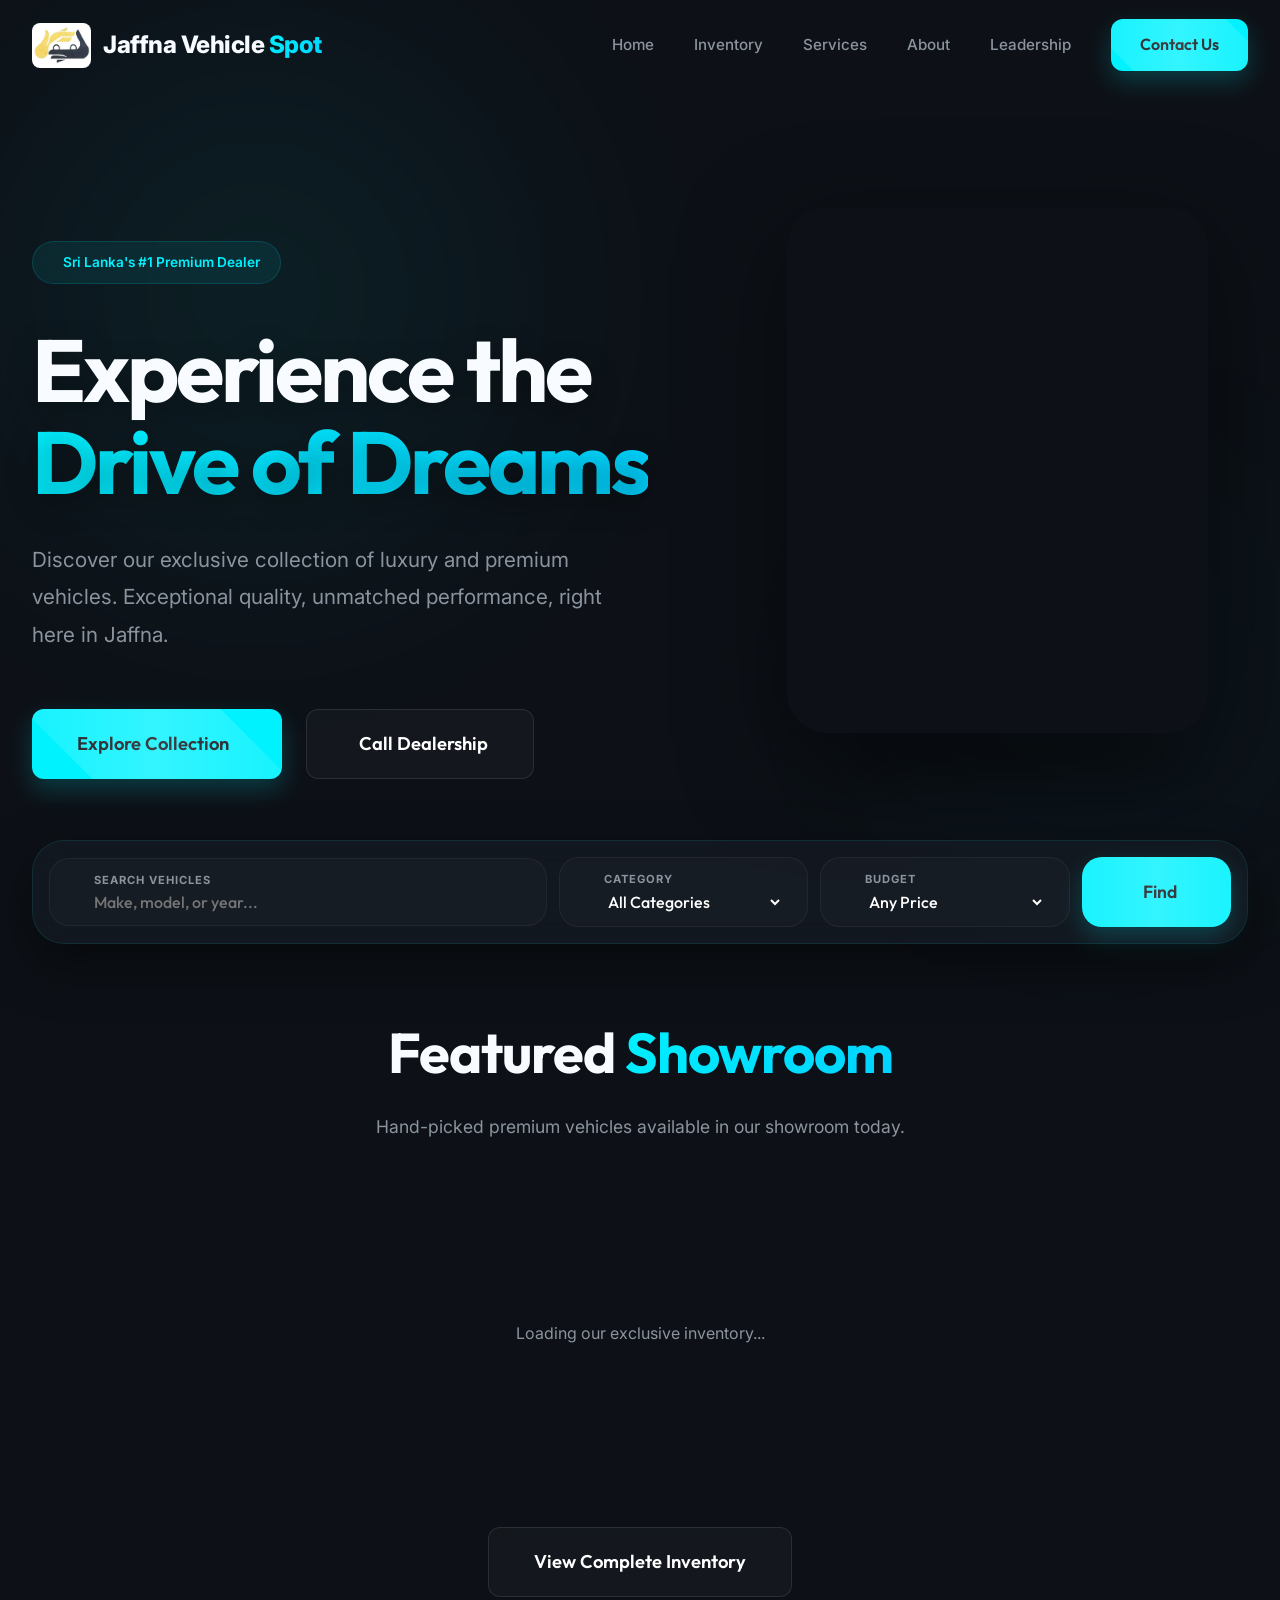
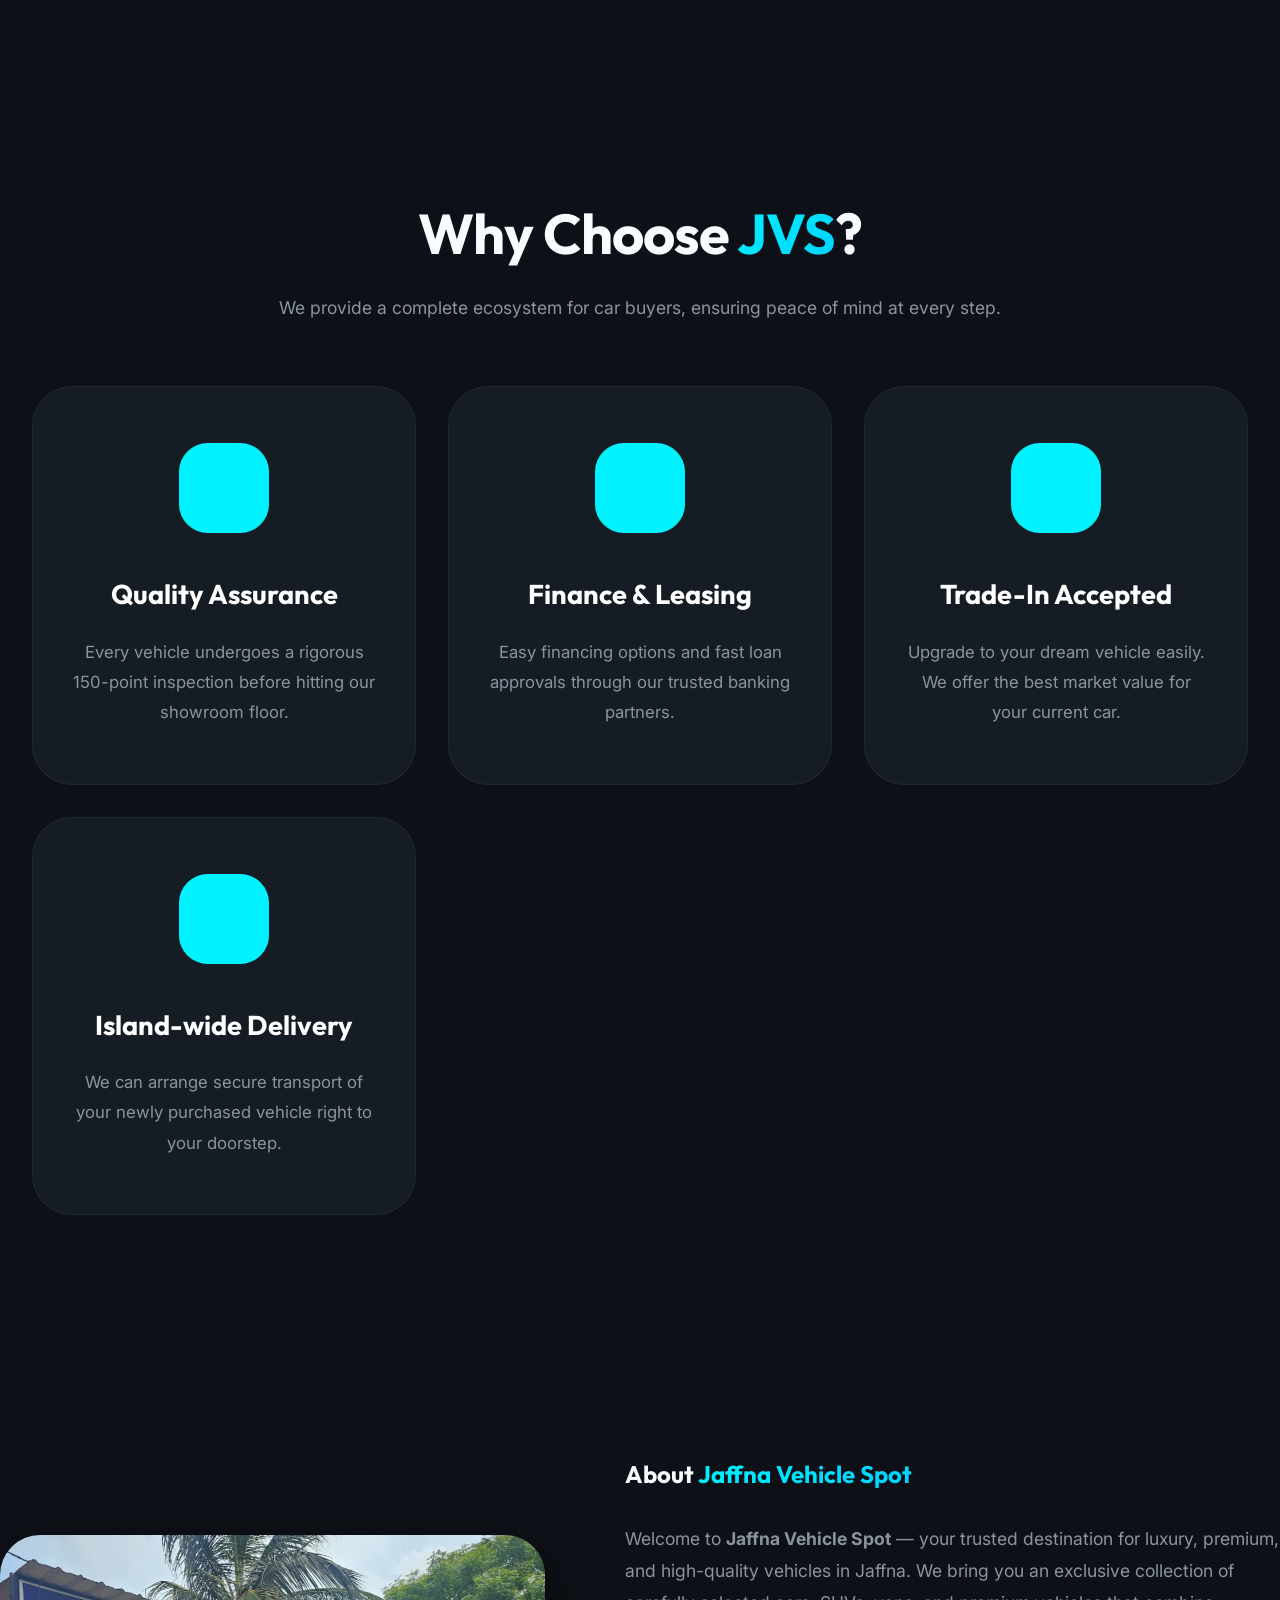
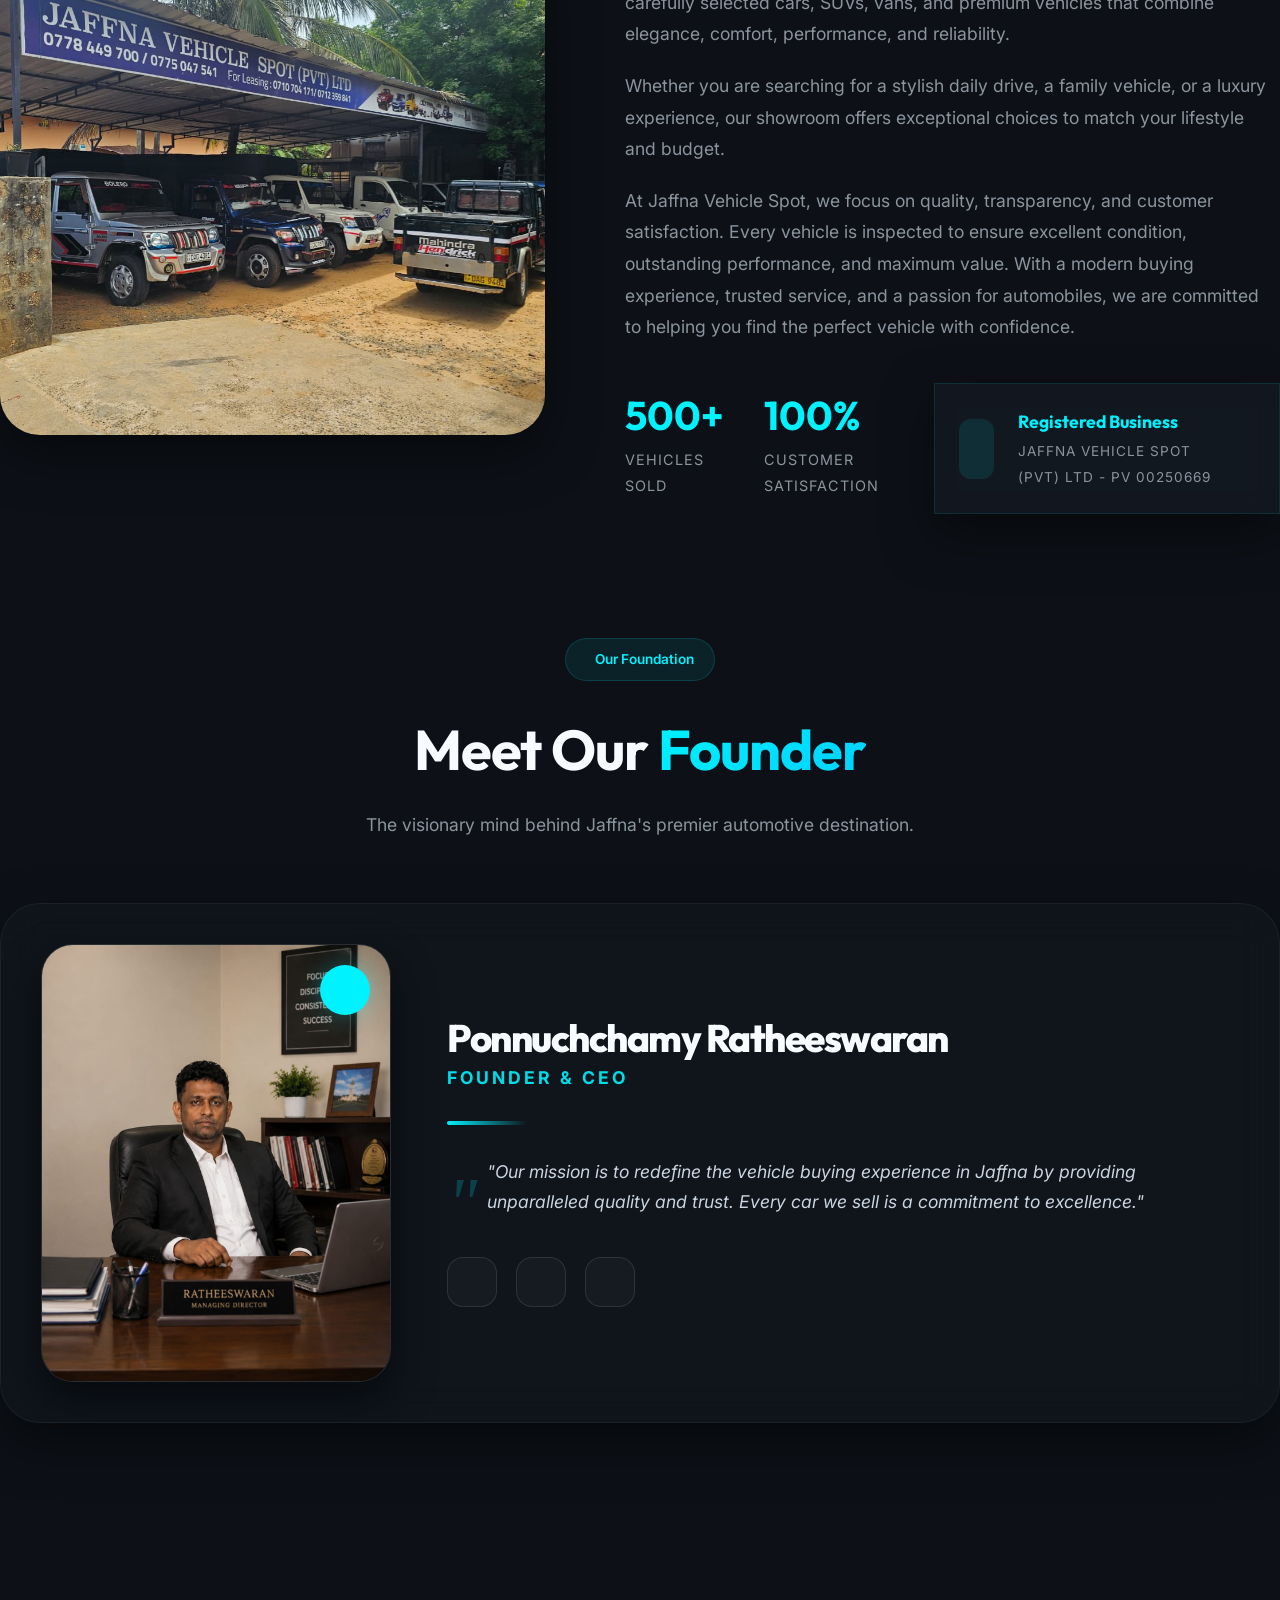
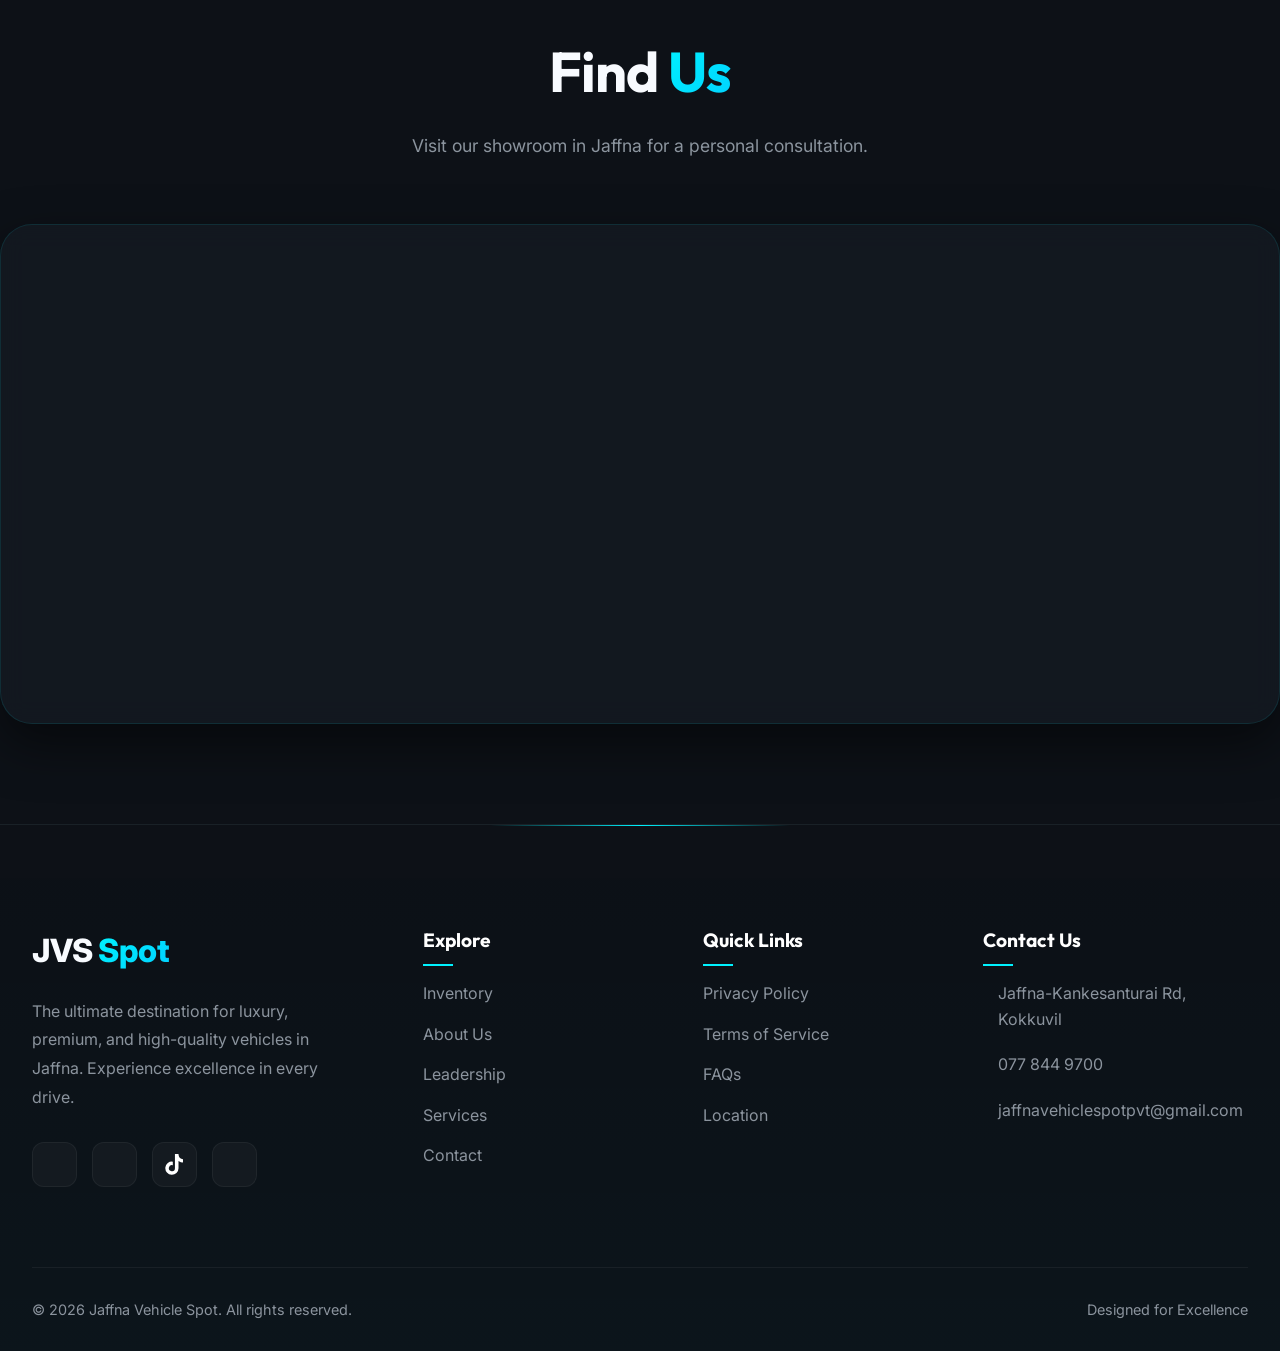
==== commit e9a95968: "Fix vehicle images not loading in inventory grid" ====
--- a/index.html
+++ b/index.html
@@ -464,13 +464,28 @@
 
             container.innerHTML = '';
             vehicles.forEach(v => {
-                const img = v.image_url ? (v.image_url.startsWith('http') ? v.image_url : (STORAGE_URL + v.image_url)) : 'https://images.unsplash.com/photo-1541899481282-d53bffe3c35d?auto=format&fit=crop&w=600&q=80';
+                // Image handling - Check multiple fields as in vehicle-details.html
+                let firstImage = 'https://images.unsplash.com/photo-1541899481282-d53bffe3c35d?auto=format&fit=crop&w=600&q=80';
+                
+                if (v.image_url) {
+                    firstImage = v.image_url.startsWith('http') ? v.image_url : (STORAGE_URL + v.image_url);
+                } else if (v.image_urls && Array.isArray(v.image_urls) && v.image_urls.length > 0) {
+                    firstImage = v.image_urls[0].startsWith('http') ? v.image_urls[0] : (STORAGE_URL + v.image_urls[0]);
+                } else if (v.images) {
+                    try {
+                        const imgs = typeof v.images === 'string' ? JSON.parse(v.images) : v.images;
+                        if (Array.isArray(imgs) && imgs.length > 0) {
+                            firstImage = imgs[0].startsWith('http') ? imgs[0] : (STORAGE_URL + imgs[0]);
+                        }
+                    } catch (e) {}
+                }
+
                 const price = v.price ? `LKR ${(v.price / 1000000).toFixed(1)}M` : 'Ask Price';
                 
                 const card = `
                     <article class="vehicle-card">
                         <div class="card-img-wrapper">
-                            <img src="${img}" alt="${v.name}" onerror="this.src='https://images.unsplash.com/photo-1541899481282-d53bffe3c35d?auto=format&fit=crop&w=600&q=80'">
+                            <img src="${firstImage}" alt="${v.name}" onerror="this.src='https://images.unsplash.com/photo-1541899481282-d53bffe3c35d?auto=format&fit=crop&w=600&q=80'">
                             <span class="status-badge status-available">${v.status || 'Available'}</span>
                         </div>
                         <div class="card-body">
--- a/style.css
+++ b/style.css
@@ -1239,11 +1239,11 @@
     .leadership-card {
         grid-template-columns: 1fr;
         text-align: center;
-        padding: 3rem 2rem;
-        gap: 2.5rem;
+        padding: 3.5rem 2.5rem;
+        gap: 3rem;
     }
     .leadership-img-container {
-        max-width: 350px;
+        max-width: 380px;
         margin: 0 auto;
     }
     .ceo-divider {
@@ -1261,3 +1261,47 @@
         justify-content: center;
     }
 }
+
+@media (max-width: 768px) {
+    .leadership-card {
+        padding: 2.5rem 1.5rem;
+        border-radius: 2rem;
+        gap: 2rem;
+        margin-top: 2rem;
+    }
+    .ceo-name {
+        font-size: 2.2rem;
+    }
+    .ceo-title {
+        font-size: 1rem;
+        letter-spacing: 2px;
+        margin-bottom: 1.5rem;
+    }
+    .ceo-divider {
+        width: 60px;
+        margin-bottom: 1.5rem;
+    }
+    .ceo-quote {
+        font-size: 1.05rem;
+    }
+    .leadership-img-container {
+        max-width: 300px;
+    }
+    .ceo-social a {
+        width: 50px;
+        height: 50px;
+        font-size: 1.4rem;
+    }
+}
+
+@media (max-width: 480px) {
+    .ceo-name {
+        font-size: 1.8rem;
+    }
+    .leadership-card {
+        padding: 2rem 1rem;
+    }
+    .leadership-img-container {
+        max-width: 250px;
+    }
+}
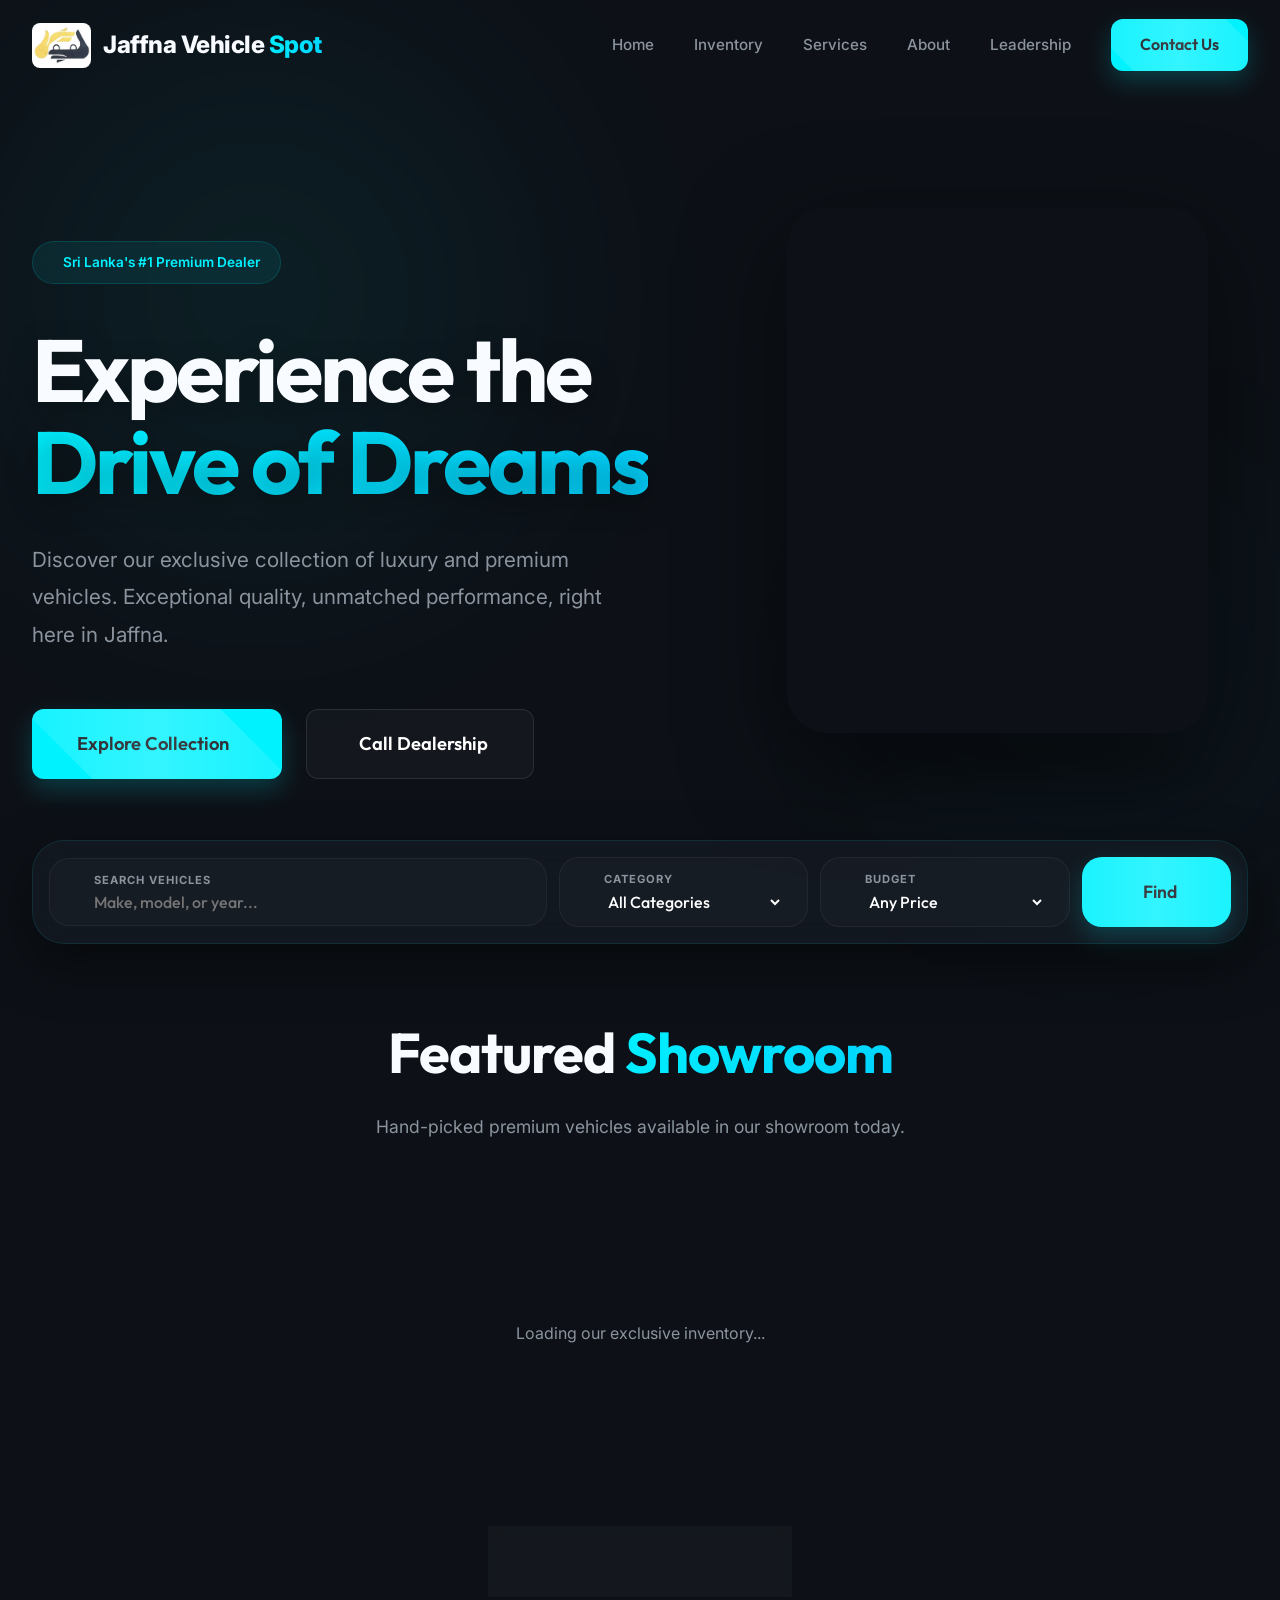
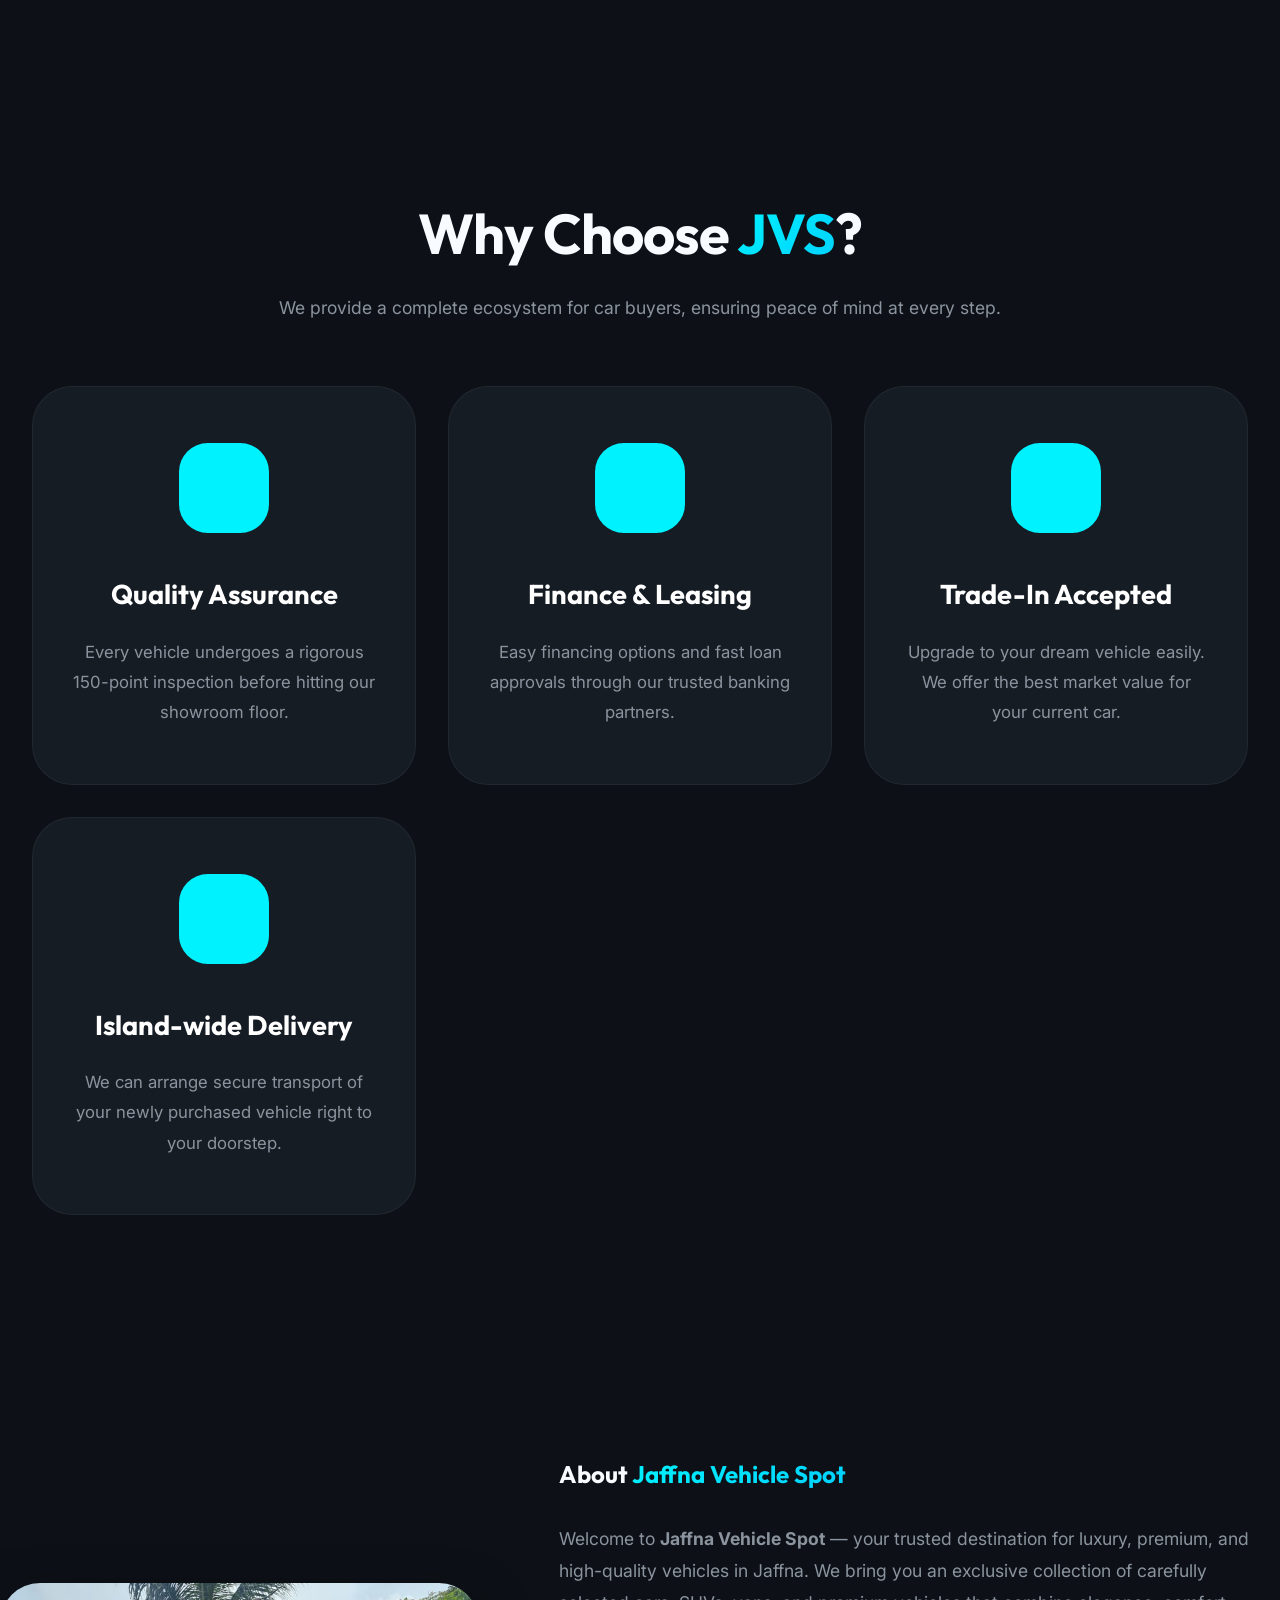
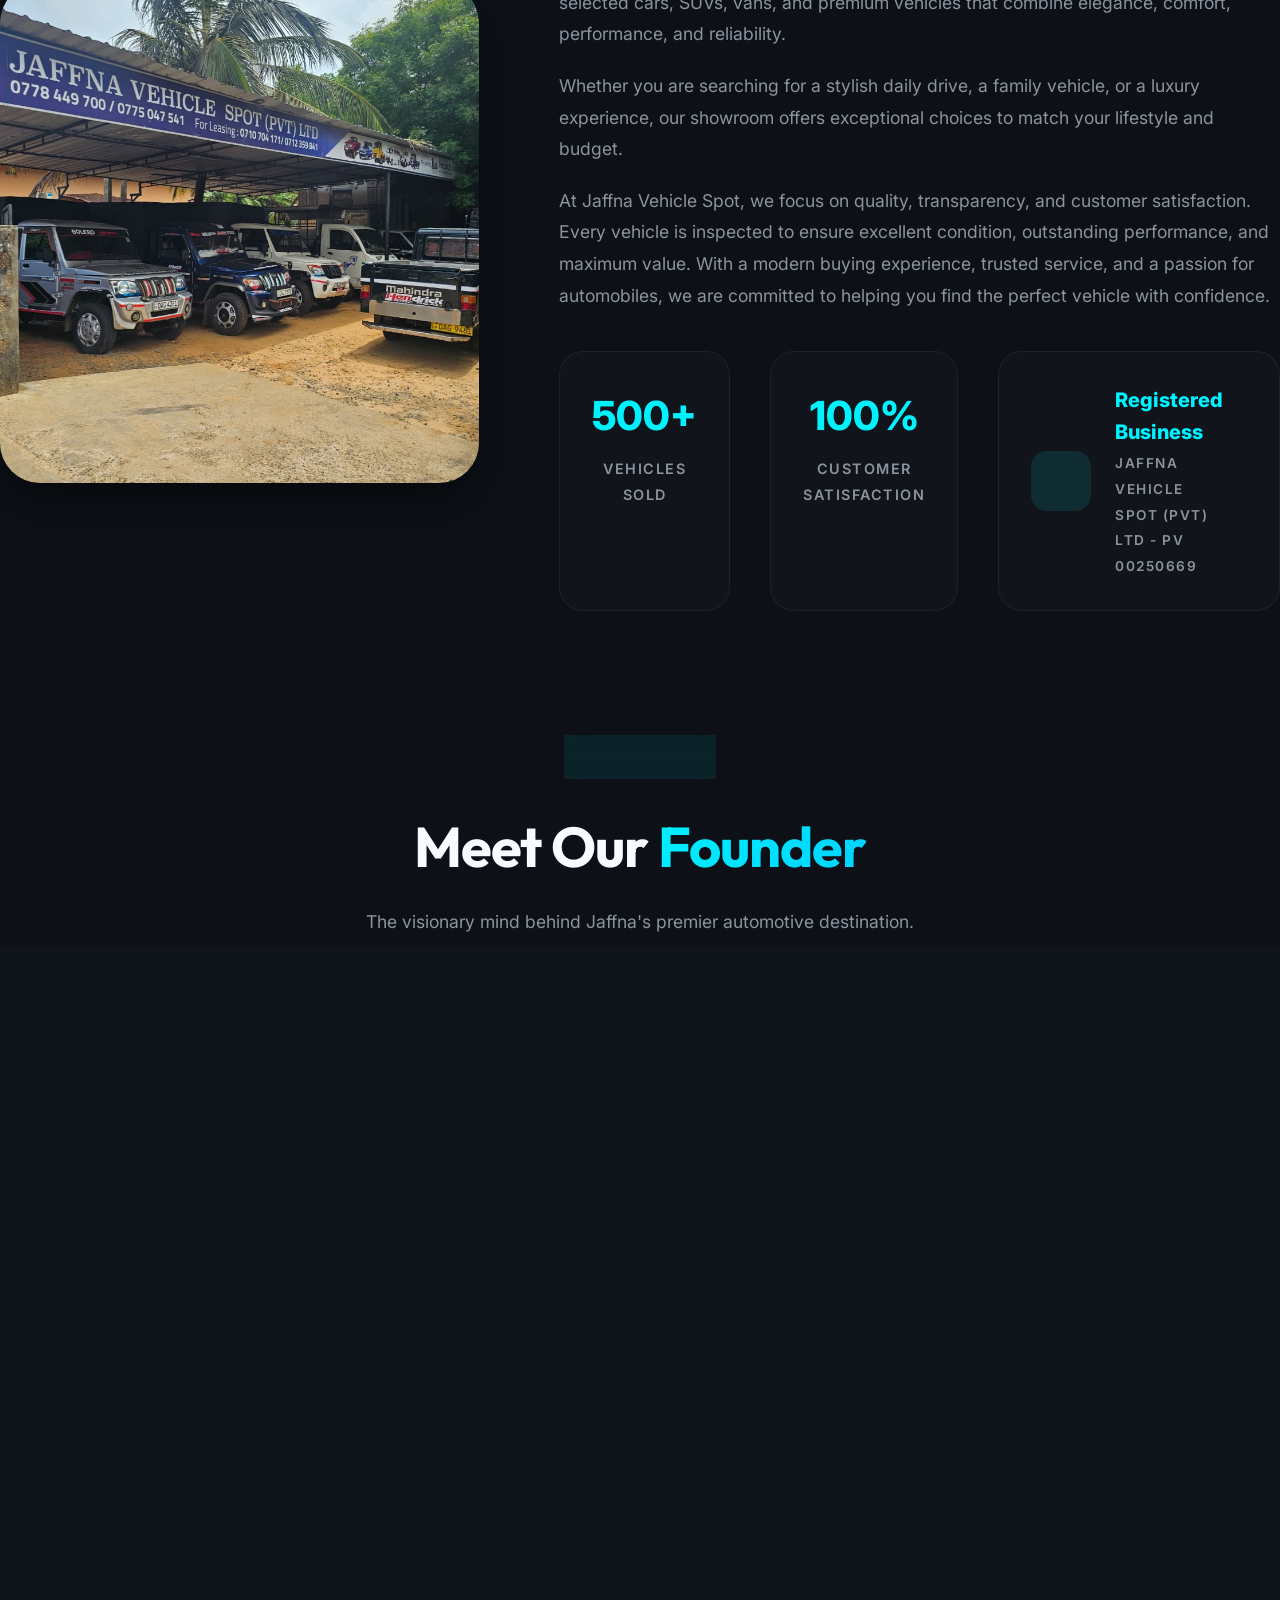
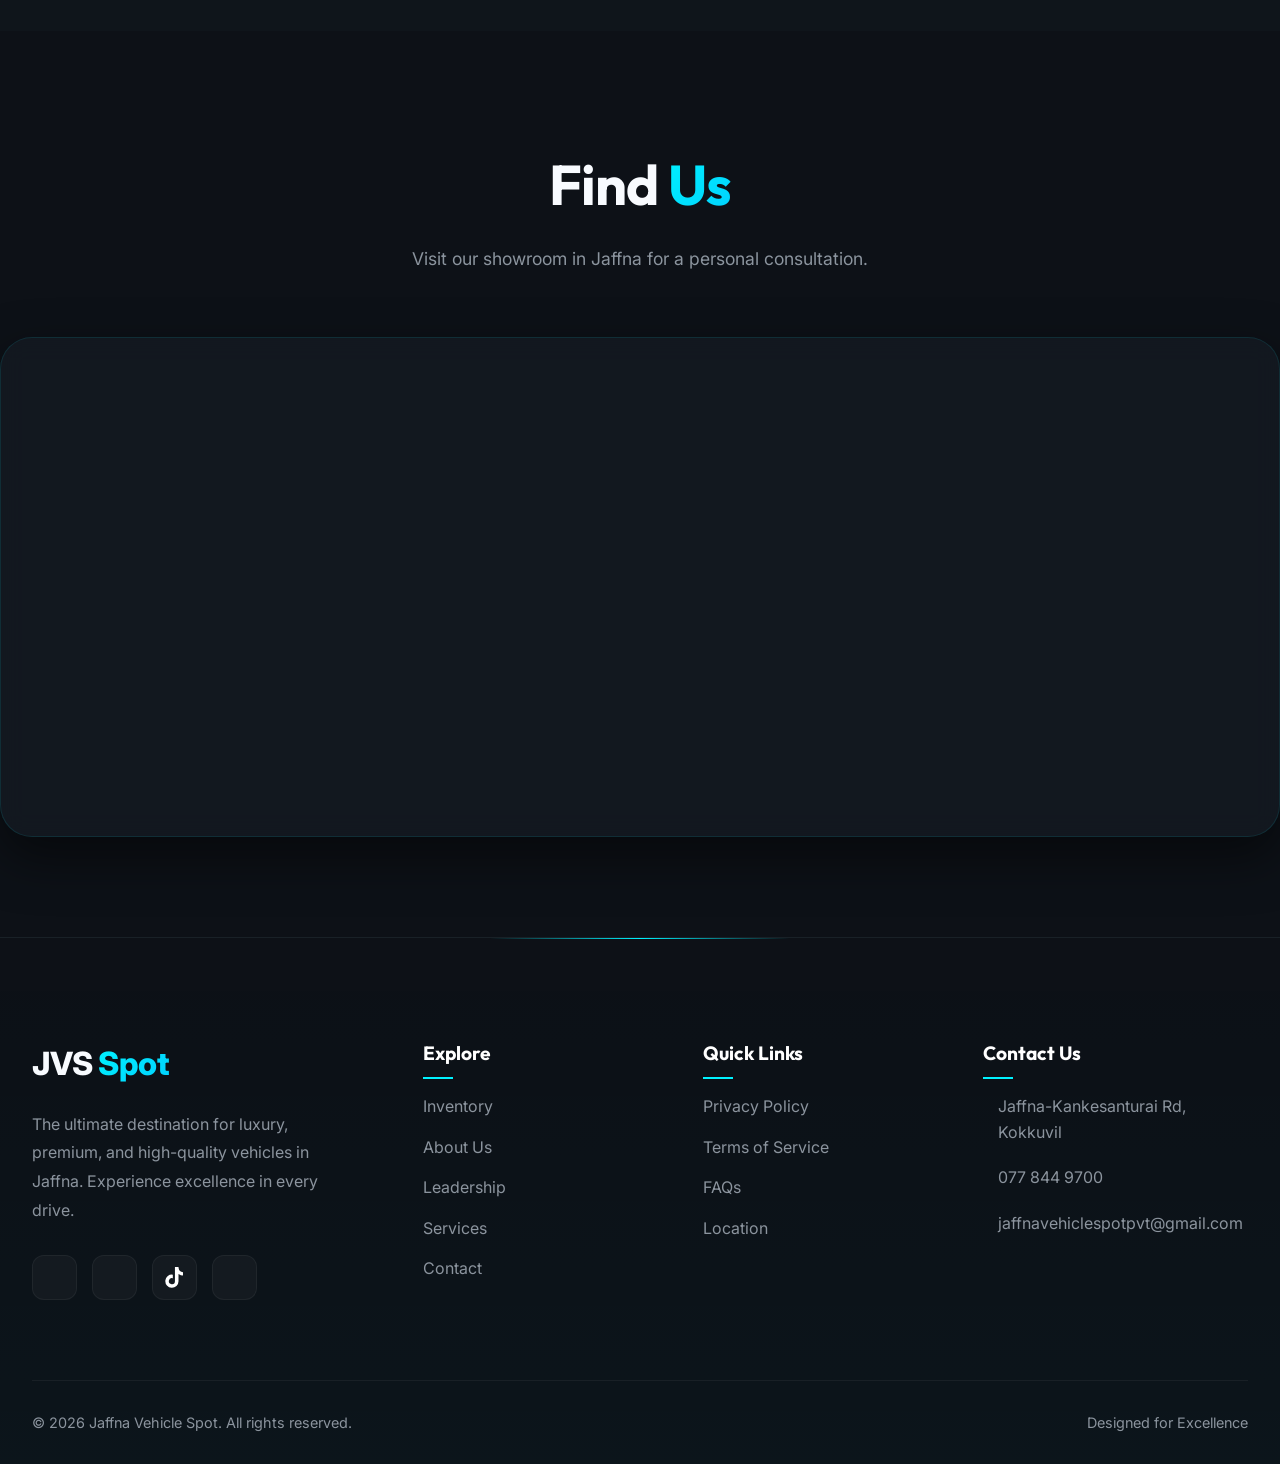
==== commit de775eb4: "Complete premium and stable UI overhaul for About and Leadership sections" ====
--- a/index.html
+++ b/index.html
@@ -286,8 +286,7 @@
                     <p>Welcome to <strong>Jaffna Vehicle Spot</strong> — your trusted destination for luxury, premium, and high-quality vehicles in Jaffna. We bring you an exclusive collection of carefully selected cars, SUVs, vans, and premium vehicles that combine elegance, comfort, performance, and reliability.</p>
                     <p>Whether you are searching for a stylish daily drive, a family vehicle, or a luxury experience, our showroom offers exceptional choices to match your lifestyle and budget.</p>
                     <p>At Jaffna Vehicle Spot, we focus on quality, transparency, and customer satisfaction. Every vehicle is inspected to ensure excellent condition, outstanding performance, and maximum value. With a modern buying experience, trusted service, and a passion for automobiles, we are committed to helping you find the perfect vehicle with confidence.</p>
-                </div>
-                <div class="about-stats">
+                </div>                <div class="about-stats">
                     <div class="stat-item">
                         <strong>500+</strong>
                         <span>Vehicles Sold</span>
@@ -296,16 +295,17 @@
                         <strong>100%</strong>
                         <span>Customer Satisfaction</span>
                     </div>
-                    <div class="stat-item br-card glass" style="grid-column: span 2; display: flex; align-items: center; gap: 1.5rem; padding: 1.5rem; cursor: pointer; transition: 0.3s;" onclick="window.open('br_certificate.png', '_blank')">
-                        <div style="width: 60px; height: 60px; background: rgba(0,242,255,0.1); border-radius: 12px; display: flex; align-items: center; justify-content: center; color: var(--primary); font-size: 1.5rem;">
+                    <div class="stat-item br-card" style="grid-column: span 2; display: flex; align-items: center; gap: 1.5rem; cursor: pointer;" onclick="window.open('br_certificate.png', '_blank')">
+                        <div class="stat-icon-box">
                             <i class="las la-certificate"></i>
                         </div>
                         <div style="text-align: left;">
-                            <strong style="display: block; font-size: 1.1rem; margin-bottom: 2px;">Registered Business</strong>
+                            <strong style="display: block; font-size: 1.25rem; margin-bottom: 2px;">Registered Business</strong>
                             <span style="font-size: 0.85rem; color: var(--text-muted);">Jaffna Vehicle Spot (Pvt) Ltd - PV 00250669</span>
                         </div>
-                        <i class="las la-external-link-alt" style="margin-left: auto; color: var(--text-muted);"></i>
+                        <i class="las la-external-link-alt" style="margin-left: auto; color: var(--text-muted); opacity: 0.5;"></i>
                     </div>
+                </div>
             </div>
         </div>
     </section>
--- a/style.css
+++ b/style.css
@@ -42,8 +42,12 @@
     box-sizing: border-box;
 }
 
-html {
-    scroll-behavior: smooth;
+html, body {
+    width: 100%;
+    max-width: 100%;
+    overflow-x: hidden;
+    position: relative;
+    -webkit-overflow-scrolling: touch;
 }
 
 body {
@@ -51,7 +55,6 @@
     background-color: var(--bg-base);
     color: var(--text-main);
     line-height: 1.6;
-    overflow-x: hidden;
 }
 
 h1, h2, h3, h4, h5, h6 {
@@ -409,23 +412,48 @@
 }
 
 .stat-item {
-    text-align: left;
+    padding: 2rem;
+    background: rgba(255, 255, 255, 0.02);
+    border: 1px solid rgba(255, 255, 255, 0.05);
+    border-radius: 1.5rem;
+    text-align: center;
+    transition: all 0.3s ease;
+}
+
+.stat-item:hover {
+    background: rgba(0, 242, 255, 0.05);
+    border-color: var(--primary);
+    transform: translateY(-5px);
 }
 
 .stat-item strong {
     display: block;
     font-size: 2.5rem;
     color: var(--primary);
-    font-family: 'Outfit', sans-serif;
+    margin-bottom: 0.5rem;
+    font-weight: 800;
 }
 
 .stat-item span {
     color: var(--text-muted);
     font-size: 0.9rem;
     text-transform: uppercase;
-    letter-spacing: 1px;
-}
-
+    letter-spacing: 1.5px;
+    font-weight: 600;
+}
+
+.stat-icon-box {
+    width: 60px;
+    height: 60px;
+    background: rgba(0, 242, 255, 0.1);
+    border-radius: 1rem;
+    display: flex;
+    align-items: center;
+    justify-content: center;
+    color: var(--primary);
+    font-size: 1.8rem;
+    flex-shrink: 0;
+}
 @media (max-width: 992px) {
     .about-grid {
         grid-template-columns: 1fr;
@@ -1084,13 +1112,13 @@
 }
 
 /* =========================================
-   LEADERSHIP SECTION
+   LEADERSHIP SECTION (Premium & Stable)
    ========================================= */
 .leadership-card {
     display: grid;
     grid-template-columns: 350px 1fr;
-    gap: 3.5rem;
-    padding: 2.5rem;
+    gap: 4rem;
+    padding: 3rem;
     border-radius: 2.5rem;
     align-items: center;
     margin-top: 3.5rem;
@@ -1103,6 +1131,17 @@
     box-shadow: var(--shadow-premium);
 }
 
+.leadership-card::before {
+    content: '';
+    position: absolute;
+    top: -50%;
+    left: -50%;
+    width: 200%;
+    height: 200%;
+    background: radial-gradient(circle, rgba(0, 242, 255, 0.05) 0%, transparent 70%);
+    pointer-events: none;
+}
+
 .leadership-img-container {
     position: relative;
     border-radius: 2rem;
@@ -1110,6 +1149,7 @@
     aspect-ratio: 4/5;
     box-shadow: 0 20px 40px rgba(0,0,0,0.5);
     border: 1px solid rgba(255, 255, 255, 0.1);
+    z-index: 2;
 }
 
 .ceo-img {
@@ -1120,38 +1160,19 @@
 }
 
 .leadership-card:hover .ceo-img {
-    transform: scale(1.08);
-}
-
-.leadership-badge {
-    position: absolute;
-    top: 20px;
-    right: 20px;
-    width: 50px;
-    height: 50px;
-    background: var(--primary);
-    border-radius: 50%;
-    display: flex;
-    align-items: center;
-    justify-content: center;
-    color: var(--secondary);
-    font-size: 1.5rem;
-    box-shadow: 0 0 25px var(--primary-glow);
-    z-index: 10;
+    transform: scale(1.05);
 }
 
 .leadership-info {
-    display: flex;
-    flex-direction: column;
-    justify-content: center;
+    position: relative;
+    z-index: 2;
 }
 
 .ceo-name {
-    font-size: 2.8rem;
-    margin-bottom: 0.4rem;
-    letter-spacing: -1.5px;
-    line-height: 1;
+    font-size: 3rem;
+    margin-bottom: 0.5rem;
     font-weight: 800;
+    letter-spacing: -1px;
 }
 
 .ceo-title {
@@ -1160,39 +1181,18 @@
     font-weight: 700;
     text-transform: uppercase;
     letter-spacing: 3px;
-    margin-bottom: 1.8rem;
+    margin-bottom: 2rem;
     display: block;
-    opacity: 0.9;
-}
-
-.ceo-divider {
-    width: 80px;
-    height: 4px;
-    background: linear-gradient(90deg, var(--primary), transparent);
-    margin-bottom: 2rem;
-    border-radius: 10px;
 }
 
 .ceo-quote {
-    font-size: 1.15rem;
+    font-size: 1.2rem;
     color: #cbd5e1;
-    line-height: 1.7;
+    line-height: 1.8;
     font-style: italic;
     margin-bottom: 2.5rem;
-    position: relative;
-    padding-left: 2.5rem;
-    font-weight: 400;
-}
-
-.ceo-quote::before {
-    content: '"';
-    position: absolute;
-    left: 0;
-    top: -15px;
-    font-size: 4.5rem;
-    color: var(--primary);
-    opacity: 0.2;
-    font-family: 'Times New Roman', serif;
+    padding-left: 2rem;
+    border-left: 3px solid var(--primary);
 }
 
 .ceo-social {
@@ -1203,59 +1203,51 @@
 .ceo-social a {
     width: 50px;
     height: 50px;
-    background: rgba(255, 255, 255, 0.03);
+    background: rgba(255, 255, 255, 0.05);
     border-radius: 1rem;
     display: flex;
     align-items: center;
     justify-content: center;
     font-size: 1.5rem;
     color: #fff;
-    transition: all 0.4s cubic-bezier(0.4, 0, 0.2, 1);
+    transition: all 0.3s ease;
     border: 1px solid rgba(255, 255, 255, 0.1);
 }
 
 .ceo-social a:hover {
     background: var(--primary);
     color: var(--secondary);
-    transform: translateY(-8px) rotate(5deg);
-    border-color: var(--primary);
-    box-shadow: 0 15px 30px var(--primary-glow);
-}
-
-@media (max-width: 1400px) {
-    .ceo-name { font-size: 2.4rem; }
-    .ceo-quote { font-size: 1.1rem; }
-}
-
+    transform: translateY(-5px);
+}
+
+/* =========================================
+   RESPONSIVE DESIGN (Precise)
+   ========================================= */
 @media (max-width: 1200px) {
     .leadership-card {
         grid-template-columns: 320px 1fr;
         gap: 3rem;
-        padding: 2rem;
-    }
+        padding: 2.5rem;
+    }
+    .ceo-name { font-size: 2.5rem; }
 }
 
 @media (max-width: 992px) {
     .leadership-card {
         grid-template-columns: 1fr;
         text-align: center;
-        padding: 3.5rem 2.5rem;
-        gap: 3rem;
+        padding: 4rem 2rem;
     }
     .leadership-img-container {
-        max-width: 380px;
+        max-width: 350px;
         margin: 0 auto;
-    }
-    .ceo-divider {
-        margin: 0 auto 2.5rem;
     }
     .ceo-quote {
         padding-left: 0;
-    }
-    .ceo-quote::before {
-        left: 50%;
-        transform: translateX(-50%);
-        top: -35px;
+        border-left: none;
+        border-top: 2px solid var(--primary);
+        padding-top: 2rem;
+        margin-top: 2rem;
     }
     .ceo-social {
         justify-content: center;
@@ -1264,44 +1256,136 @@
 
 @media (max-width: 768px) {
     .leadership-card {
-        padding: 2.5rem 1.5rem;
+        padding: 3rem 1.5rem;
         border-radius: 2rem;
-        gap: 2rem;
+    }
+    .ceo-name { font-size: 2.2rem; }
+    .ceo-quote { font-size: 1.1rem; }
+}
+
+@media (max-width: 480px) {
+    .leadership-card {
+        padding: 2.5rem 1rem;
+    }
+    .ceo-name { font-size: 1.8rem; }
+    .leadership-img-container { max-width: 280px; }
+}
+
+/* =========================================
+   MOBILE UI ENHANCEMENTS (Controlled)
+   ========================================= */
+@media (max-width: 992px) {
+    .container { padding: 0 1.5rem; }
+    
+    .about-grid {
+        grid-template-columns: 1fr;
+        gap: 40px;
+    }
+    
+    .about-slider {
+        height: 400px;
+        border-radius: 1.5rem;
+    }
+    
+    .about-stats {
+        grid-template-columns: 1fr 1fr;
+        gap: 20px;
+        margin-top: 30px;
+    }
+}
+
+@media (max-width: 768px) {
+    .hero-title {
+        font-size: 2.8rem;
+        letter-spacing: -1.5px;
+    }
+    
+    .section-header h2 {
+        font-size: 2.2rem;
+    }
+    
+    .about-stats {
+        grid-template-columns: 1fr;
+    }
+    
+    .stat-item {
+        padding: 1.5rem;
+    }
+
+    .leadership-card {
+        padding: 2.5rem 1.25rem;
+        border-radius: 1.5rem;
+        gap: 1.5rem;
         margin-top: 2rem;
     }
+    
     .ceo-name {
+        font-size: 2rem;
+    }
+    
+    .ceo-title {
+        font-size: 0.9rem;
+        letter-spacing: 2px;
+    }
+    
+    .ceo-quote {
+        font-size: 1rem;
+        line-height: 1.6;
+    }
+    
+    .leadership-img-container {
+        max-width: 280px;
+    }
+}
+
+@media (max-width: 480px) {
+    .hero-title {
         font-size: 2.2rem;
     }
-    .ceo-title {
-        font-size: 1rem;
-        letter-spacing: 2px;
-        margin-bottom: 1.5rem;
-    }
-    .ceo-divider {
-        width: 60px;
-        margin-bottom: 1.5rem;
-    }
-    .ceo-quote {
-        font-size: 1.05rem;
-    }
-    .leadership-img-container {
-        max-width: 300px;
-    }
-    .ceo-social a {
-        width: 50px;
-        height: 50px;
-        font-size: 1.4rem;
-    }
-}
-
-@media (max-width: 480px) {
+    
+    .hero-actions {
+        flex-direction: column;
+        width: 100%;
+    }
+    
+    .hero-actions .btn {
+        width: 100%;
+    }
+    
+    .leadership-card {
+        padding: 2rem 1rem;
+    }
+    
     .ceo-name {
         font-size: 1.8rem;
     }
+}
+
+/* Specific Fit Fix for About and Founder Sections */
+@media (max-width: 768px) {
+    #about.container, #leadership.container {
+        padding-left: 1rem !important;
+        padding-right: 1rem !important;
+        width: 100% !important;
+        overflow: hidden !important;
+    }
+    
+    .about-grid, .leadership-card {
+        width: 100% !important;
+        margin-left: 0 !important;
+        margin-right: 0 !important;
+    }
+    
+    .about-slider {
+        height: 300px !important; /* Smaller height for small phones */
+    }
+    
     .leadership-card {
-        padding: 2rem 1rem;
-    }
-    .leadership-img-container {
-        max-width: 250px;
-    }
-}
+        padding: 2rem 1.25rem !important;
+        border-radius: 1.5rem !important;
+    }
+    
+    .ceo-name {
+        font-size: 1.8rem !important;
+    }
+}
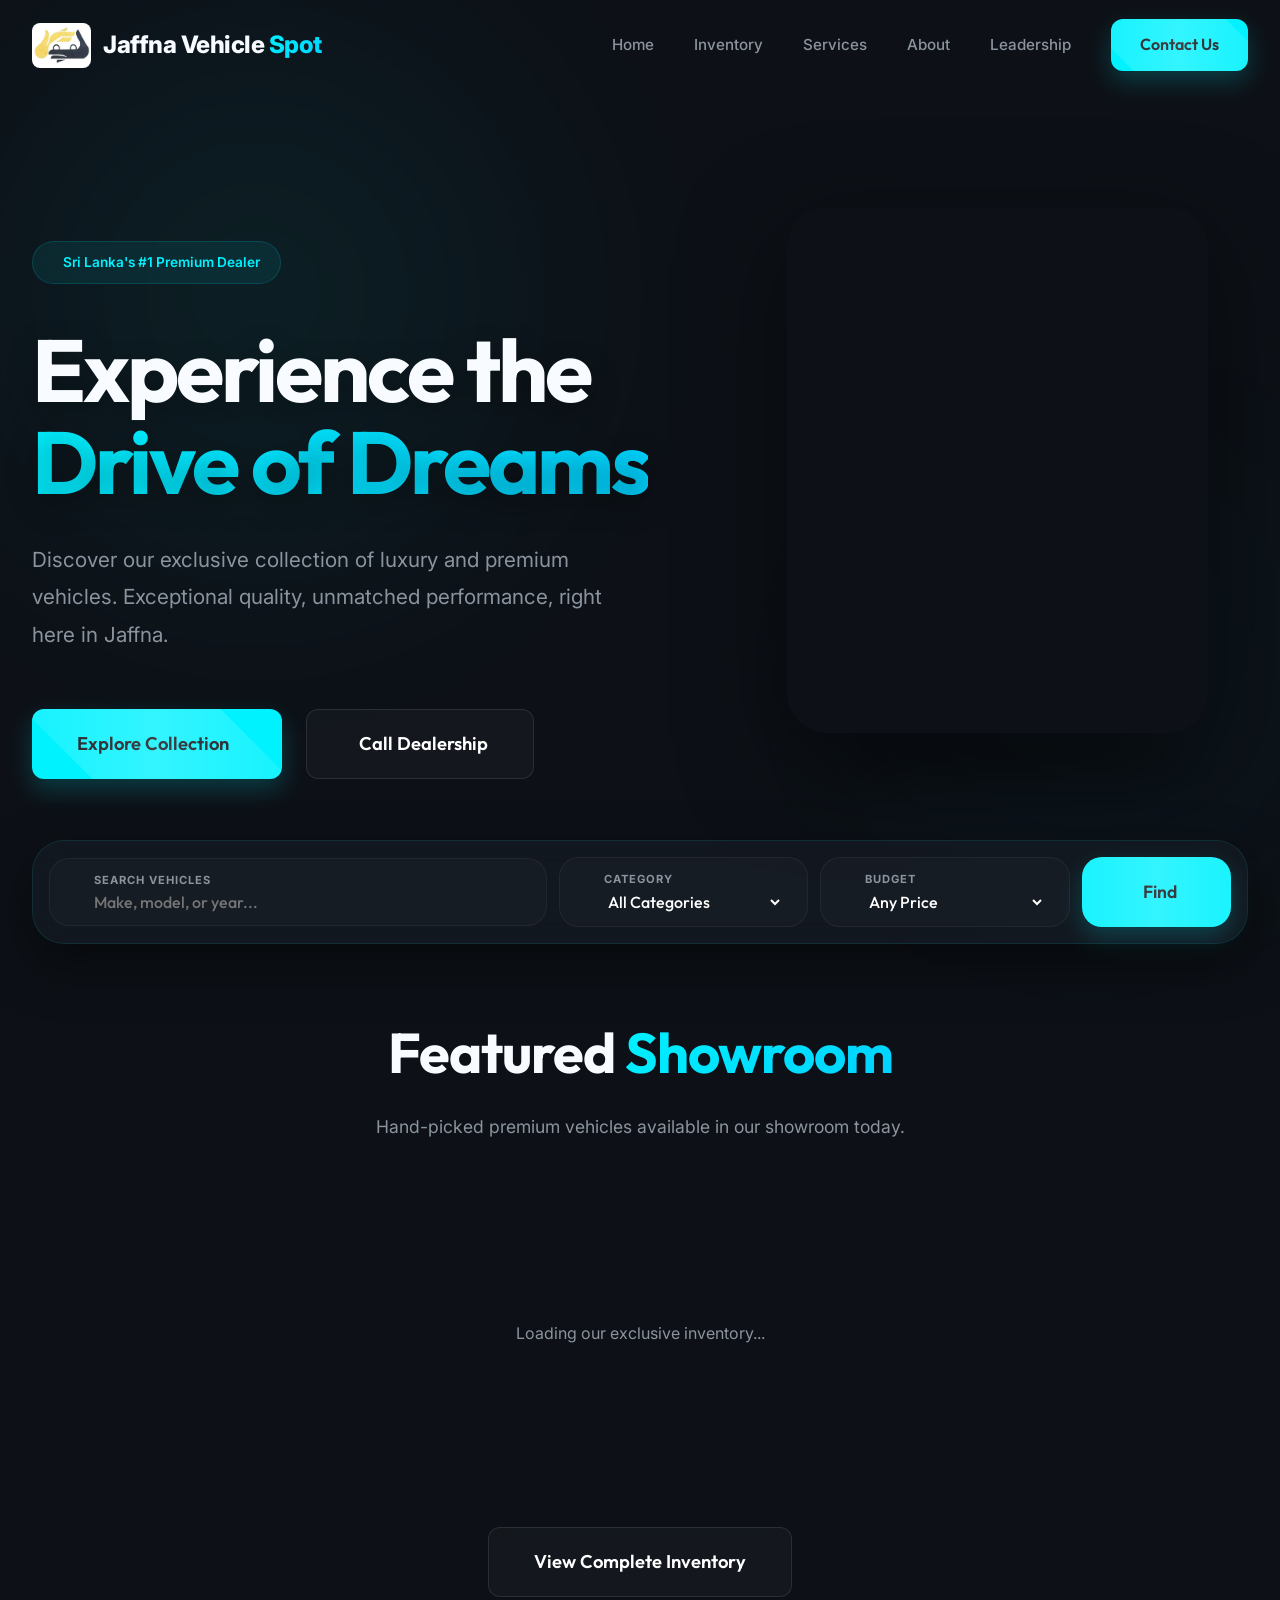
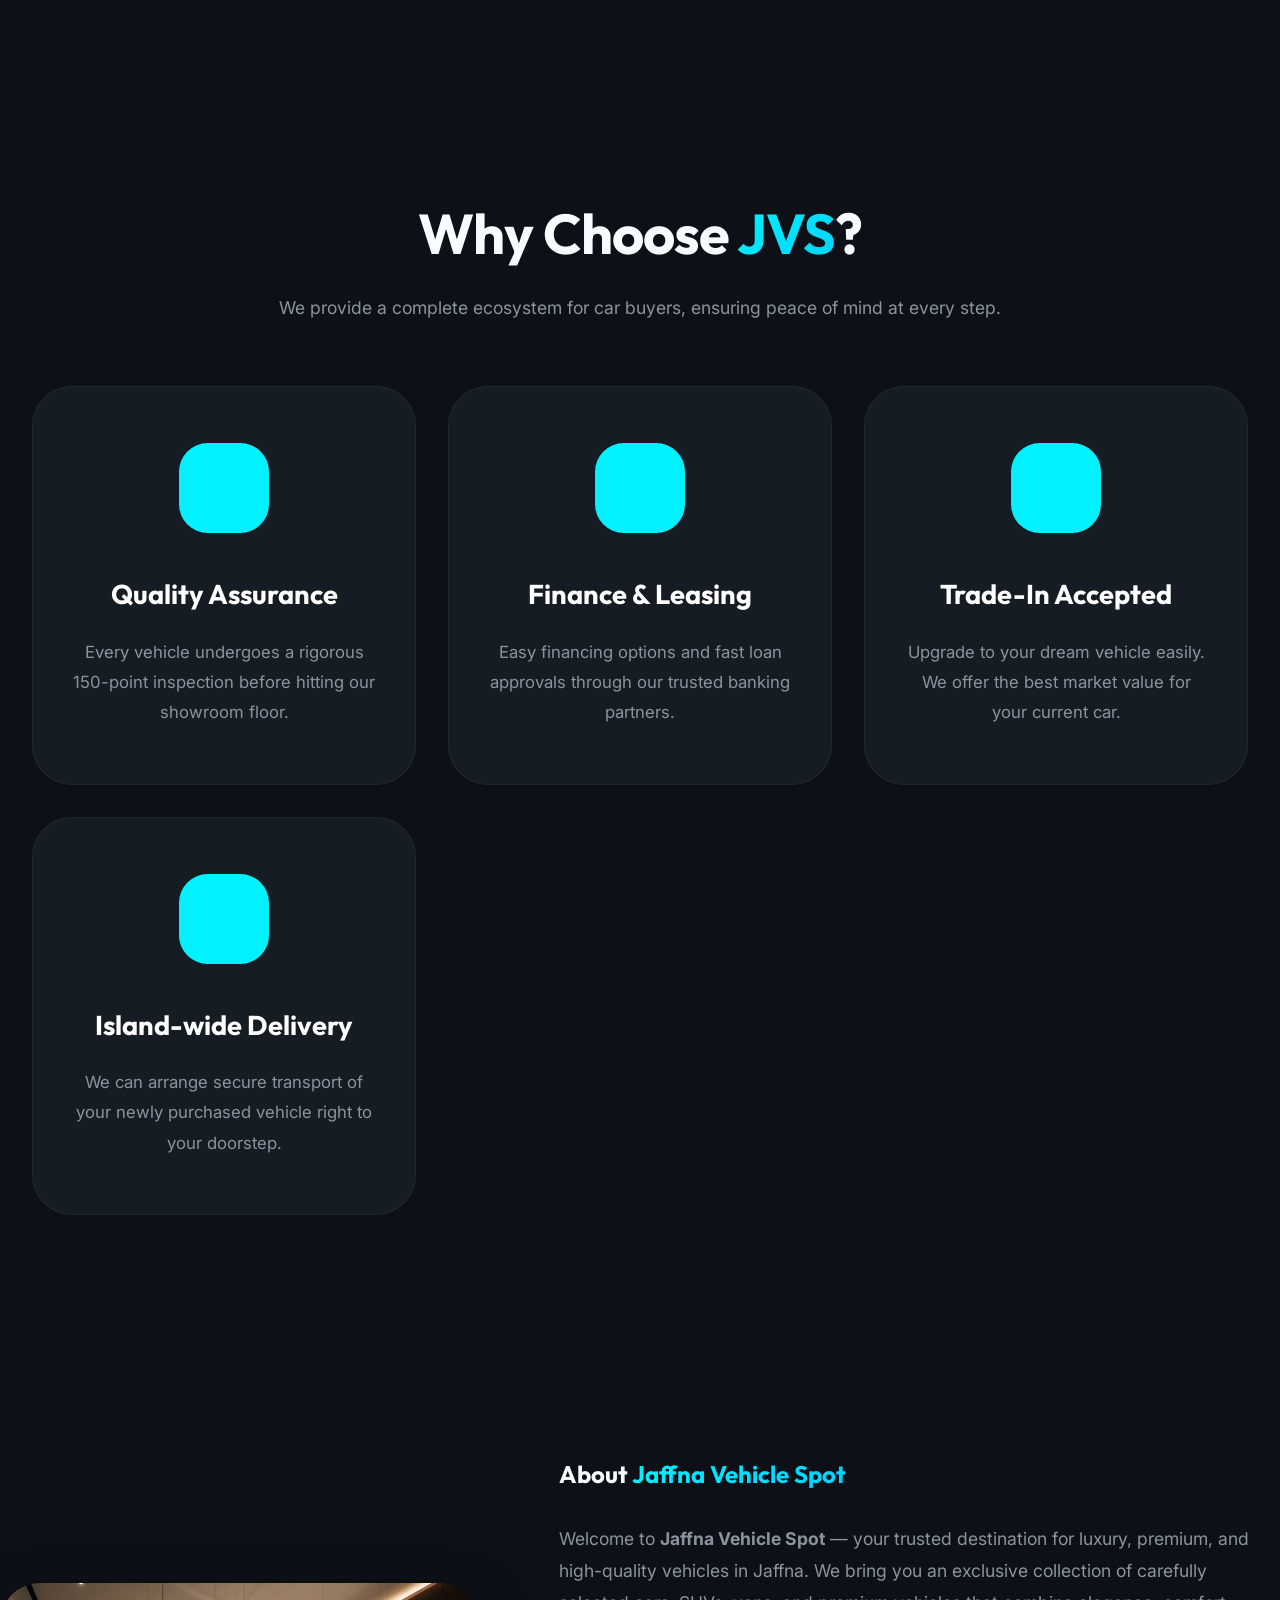
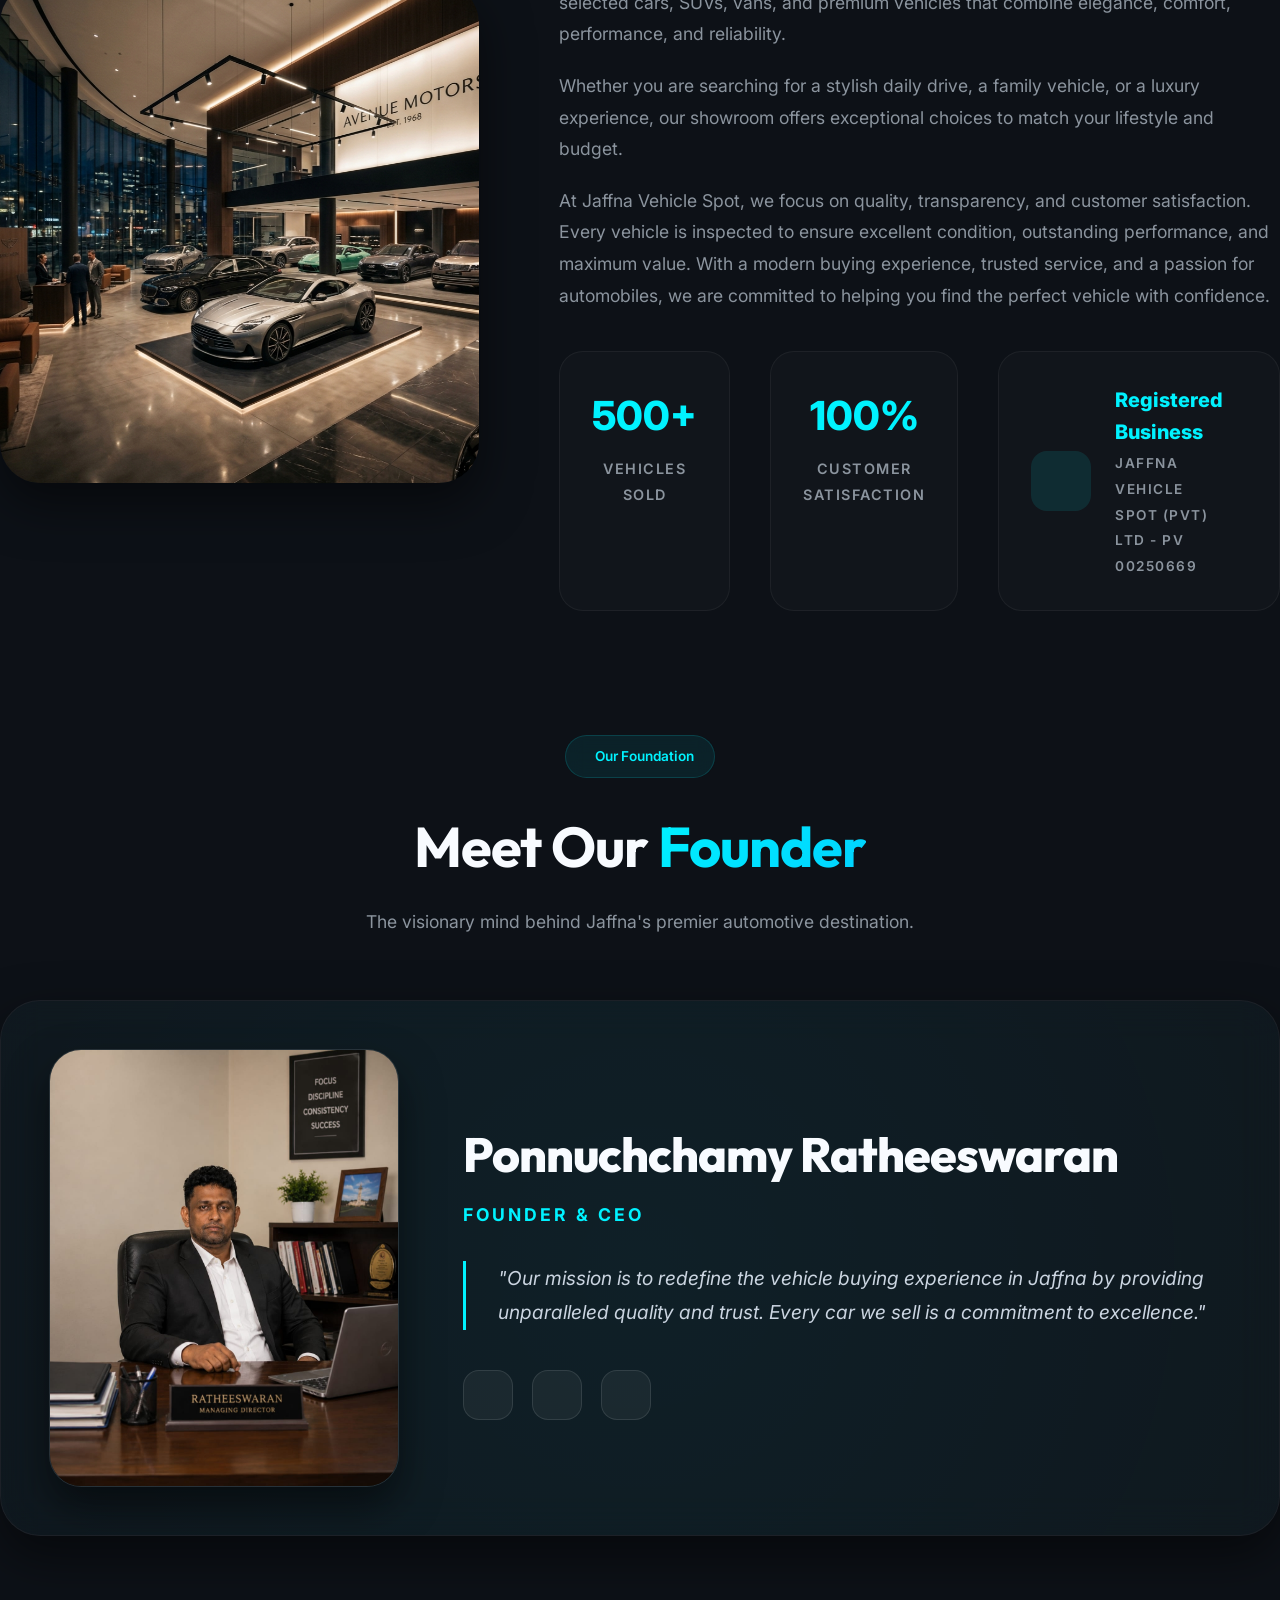
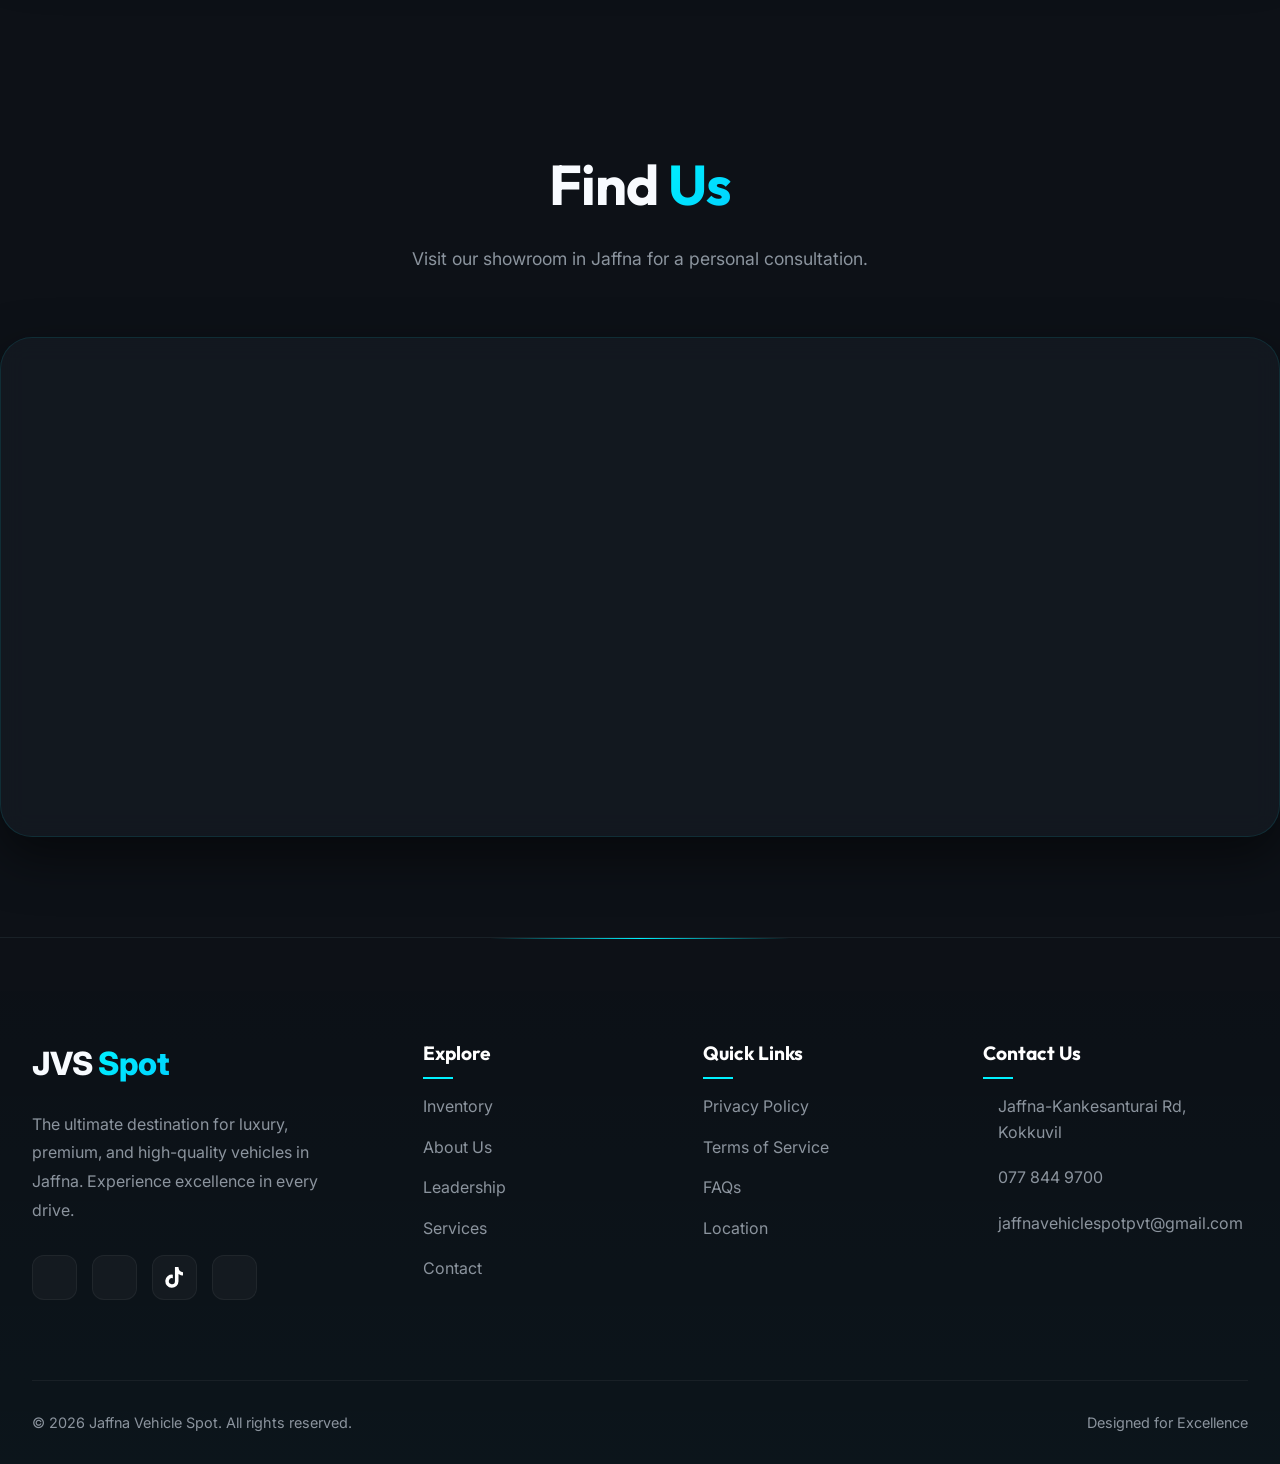
==== commit 2ae00313: "Fix and enhance About section images" ====
--- a/index.html
+++ b/index.html
@@ -265,16 +265,13 @@
         <div class="about-grid">
             <div class="about-image-wrapper">
                 <div id="about-slider" class="about-slider">
-                    <img src="about_img_1.jpeg" alt="Our Showroom" class="about-slide active">
-                    <img src="about_img_2.jpeg" alt="Our Showroom" class="about-slide">
-                    <img src="about_img_3.jpeg" alt="Our Showroom" class="about-slide">
-                    <img src="about_img_4.jpeg" alt="Our Showroom" class="about-slide">
-                    <img src="about_img_5.jpeg" alt="Our Showroom" class="about-slide">
-                    <img src="about_img_6.jpeg" alt="Our Showroom" class="about-slide">
-                    <img src="about_img_7.jpeg" alt="Our Showroom" class="about-slide">
-                    <img src="about_img_8.jpeg" alt="Our Showroom" class="about-slide">
-                    <img src="about_img_9.jpeg" alt="Our Showroom" class="about-slide">
-                    <img src="about_img_10.jpeg" alt="Our Showroom" class="about-slide">
+                    <img src="about_showroom.png" alt="Our Showroom" class="about-slide active">
+                    <img src="about_1.jpg" alt="Premium Vehicles" class="about-slide">
+                    <img src="about_2.jpg" alt="Our Facility" class="about-slide">
+                    <img src="about_3.jpg" alt="Expert Team" class="about-slide">
+                    <img src="about_img_1.jpeg" alt="Vehicle Collection" class="about-slide">
+                    <img src="about_img_3.jpeg" alt="Quality Service" class="about-slide">
+                    <img src="about_img_7.jpeg" alt="Showroom View" class="about-slide">
                 </div>
                 <div class="about-overlay glass">
                     <p>Established 2015</p>
--- a/style.css
+++ b/style.css
@@ -1272,84 +1272,113 @@
 }
 
 /* =========================================
-   MOBILE UI ENHANCEMENTS (Controlled)
+   COMPREHENSIVE MOBILE OVERHAUL (FIX)
    ========================================= */
 @media (max-width: 992px) {
-    .container { padding: 0 1.5rem; }
-    
+    .container {
+        padding: 0 1.25rem;
+    }
+
+    /* About Section Fixes */
     .about-grid {
+        display: flex;
+        flex-direction: column;
+        gap: 2rem;
+    }
+    
+    .about-slider {
+        height: 350px;
+    }
+    
+    .about-stats {
+        display: grid;
         grid-template-columns: 1fr;
-        gap: 40px;
-    }
-    
-    .about-slider {
-        height: 400px;
-        border-radius: 1.5rem;
-    }
-    
-    .about-stats {
-        grid-template-columns: 1fr 1fr;
-        gap: 20px;
-        margin-top: 30px;
+        gap: 1rem;
+    }
+    
+    .stat-item.br-card {
+        grid-column: span 1 !important;
+        flex-direction: column !important;
+        text-align: center !important;
+        padding: 2rem 1.25rem !important;
+    }
+    
+    .stat-icon-box {
+        margin: 0 auto 1rem !important;
+    }
+
+    /* Leadership Section Fixes */
+    .leadership-card {
+        grid-template-columns: 1fr;
+        padding: 2.5rem 1.25rem;
+        text-align: center;
+        gap: 2rem;
+    }
+    
+    .leadership-img-container {
+        max-width: 300px;
+        margin: 0 auto;
+    }
+    
+    .ceo-quote {
+        padding-left: 0;
+        border-left: none;
+        border-top: 1px solid var(--primary);
+        padding-top: 2rem;
+    }
+
+    /* Navbar Mobile Fix */
+    .nav-container {
+        justify-content: space-between;
+        padding: 0.75rem 1.25rem;
+    }
+    
+    .brand-text {
+        font-size: 1.1rem; /* Smaller logo text on mobile */
+    }
+    
+    .brand-icon {
+        width: 35px;
+        height: 35px;
     }
 }
 
 @media (max-width: 768px) {
-    .hero-title {
-        font-size: 2.8rem;
-        letter-spacing: -1.5px;
-    }
-    
-    .section-header h2 {
-        font-size: 2.2rem;
-    }
-    
-    .about-stats {
-        grid-template-columns: 1fr;
-    }
-    
-    .stat-item {
-        padding: 1.5rem;
-    }
-
-    .leadership-card {
-        padding: 2.5rem 1.25rem;
-        border-radius: 1.5rem;
-        gap: 1.5rem;
-        margin-top: 2rem;
-    }
-    
-    .ceo-name {
-        font-size: 2rem;
-    }
-    
-    .ceo-title {
-        font-size: 0.9rem;
-        letter-spacing: 2px;
-    }
-    
-    .ceo-quote {
-        font-size: 1rem;
-        line-height: 1.6;
-    }
-    
-    .leadership-img-container {
-        max-width: 280px;
-    }
-}
-
-@media (max-width: 480px) {
+    /* Details Page Header & Content Fixes */
+    .details-container {
+        padding-top: 100px;
+        padding-bottom: 40px;
+    }
+    
+    .info-header h1 {
+        font-size: 1.8rem !important;
+        margin-top: 10px;
+    }
+    
+    .specs-detailed {
+        grid-template-columns: 1fr !important;
+        gap: 15px !important;
+    }
+    
+    .detail-value {
+        font-size: 1rem !important;
+        word-break: break-all;
+    }
+    
+    /* Hero Title Fix */
     .hero-title {
         font-size: 2.2rem;
-    }
-    
-    .hero-actions {
-        flex-direction: column;
-        width: 100%;
-    }
-    
-    .hero-actions .btn {
-        width: 100%;
+        word-wrap: break-word;
+    }
+}
+
+@media (max-width: 480px) {
+    .brand-text {
+        display: none; /* Only show logo icon on very small screens to save space */
+    }
+    
+    .hero-title {
+        font-size: 1.8rem;
     }
     
     .leadership-card {
@@ -1357,35 +1386,17 @@
     }
     
     .ceo-name {
-        font-size: 1.8rem;
-    }
-}
-
-/* Specific Fit Fix for About and Founder Sections */
-@media (max-width: 768px) {
-    #about.container, #leadership.container {
-        padding-left: 1rem !important;
-        padding-right: 1rem !important;
-        width: 100% !important;
-        overflow: hidden !important;
-    }
-    
-    .about-grid, .leadership-card {
-        width: 100% !important;
-        margin-left: 0 !important;
-        margin-right: 0 !important;
-    }
-    
-    .about-slider {
-        height: 300px !important; /* Smaller height for small phones */
-    }
-    
-    .leadership-card {
-        padding: 2rem 1.25rem !important;
-        border-radius: 1.5rem !important;
-    }
-    
-    .ceo-name {
-        font-size: 1.8rem !important;
-    }
-}
+        font-size: 1.6rem;
+    }
+}
+
+/* Global Safety Overlap Prevention */
+* {
+    max-width: 100%;
+    box-sizing: border-box;
+}
+
+html, body {
+    overflow-x: hidden;
+    width: 100%;
+}
